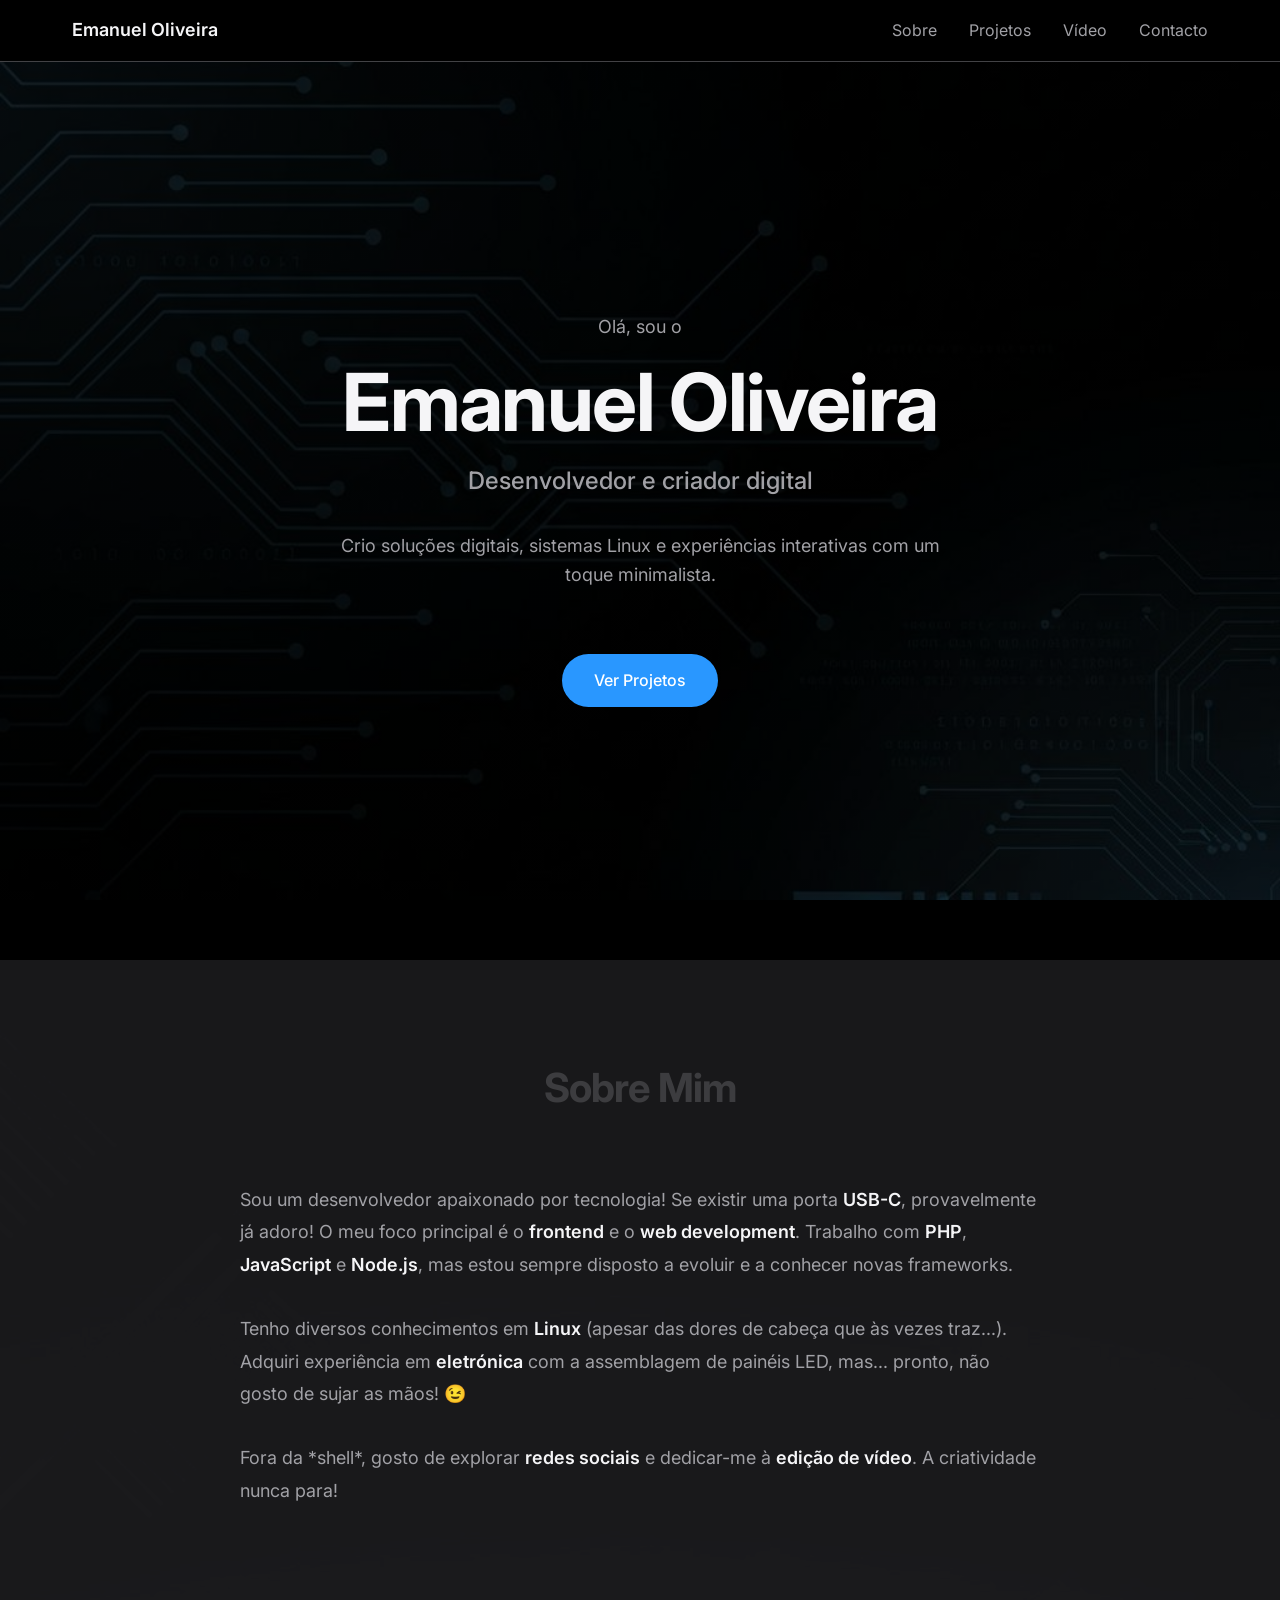
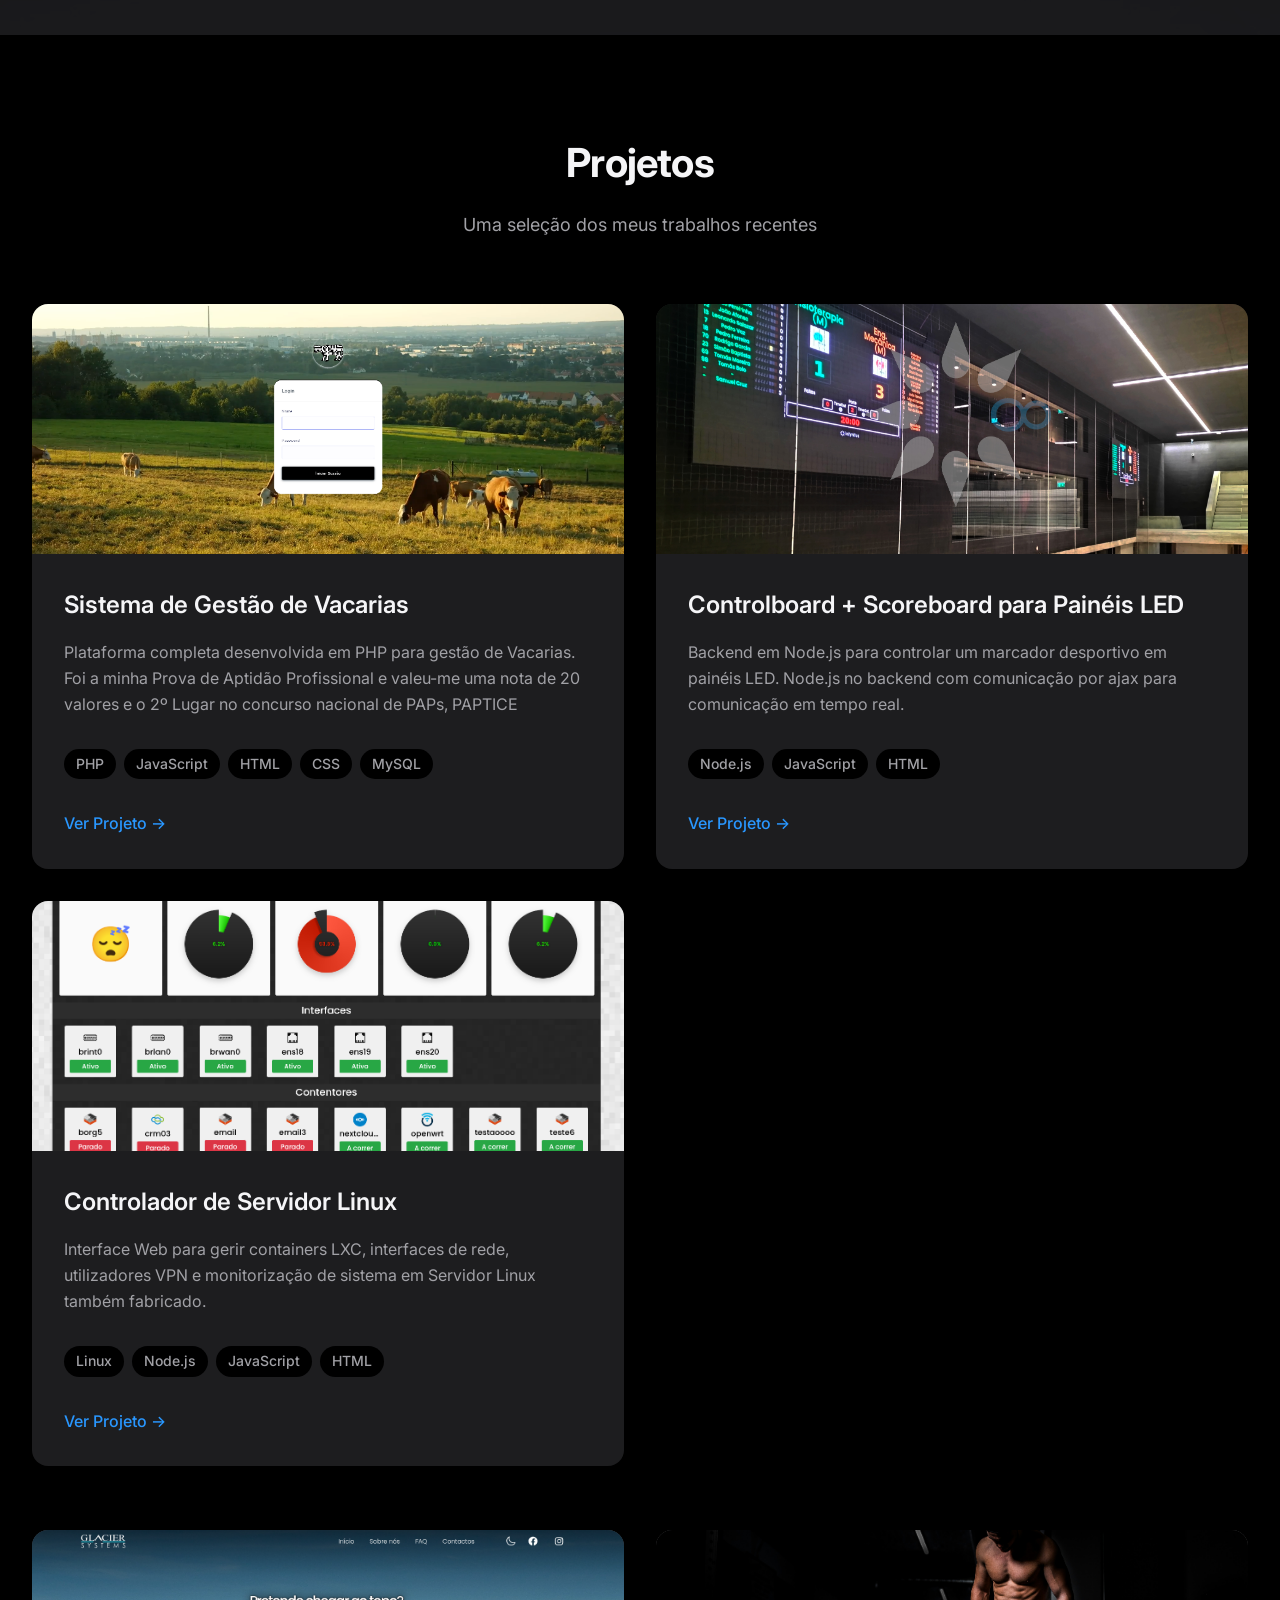
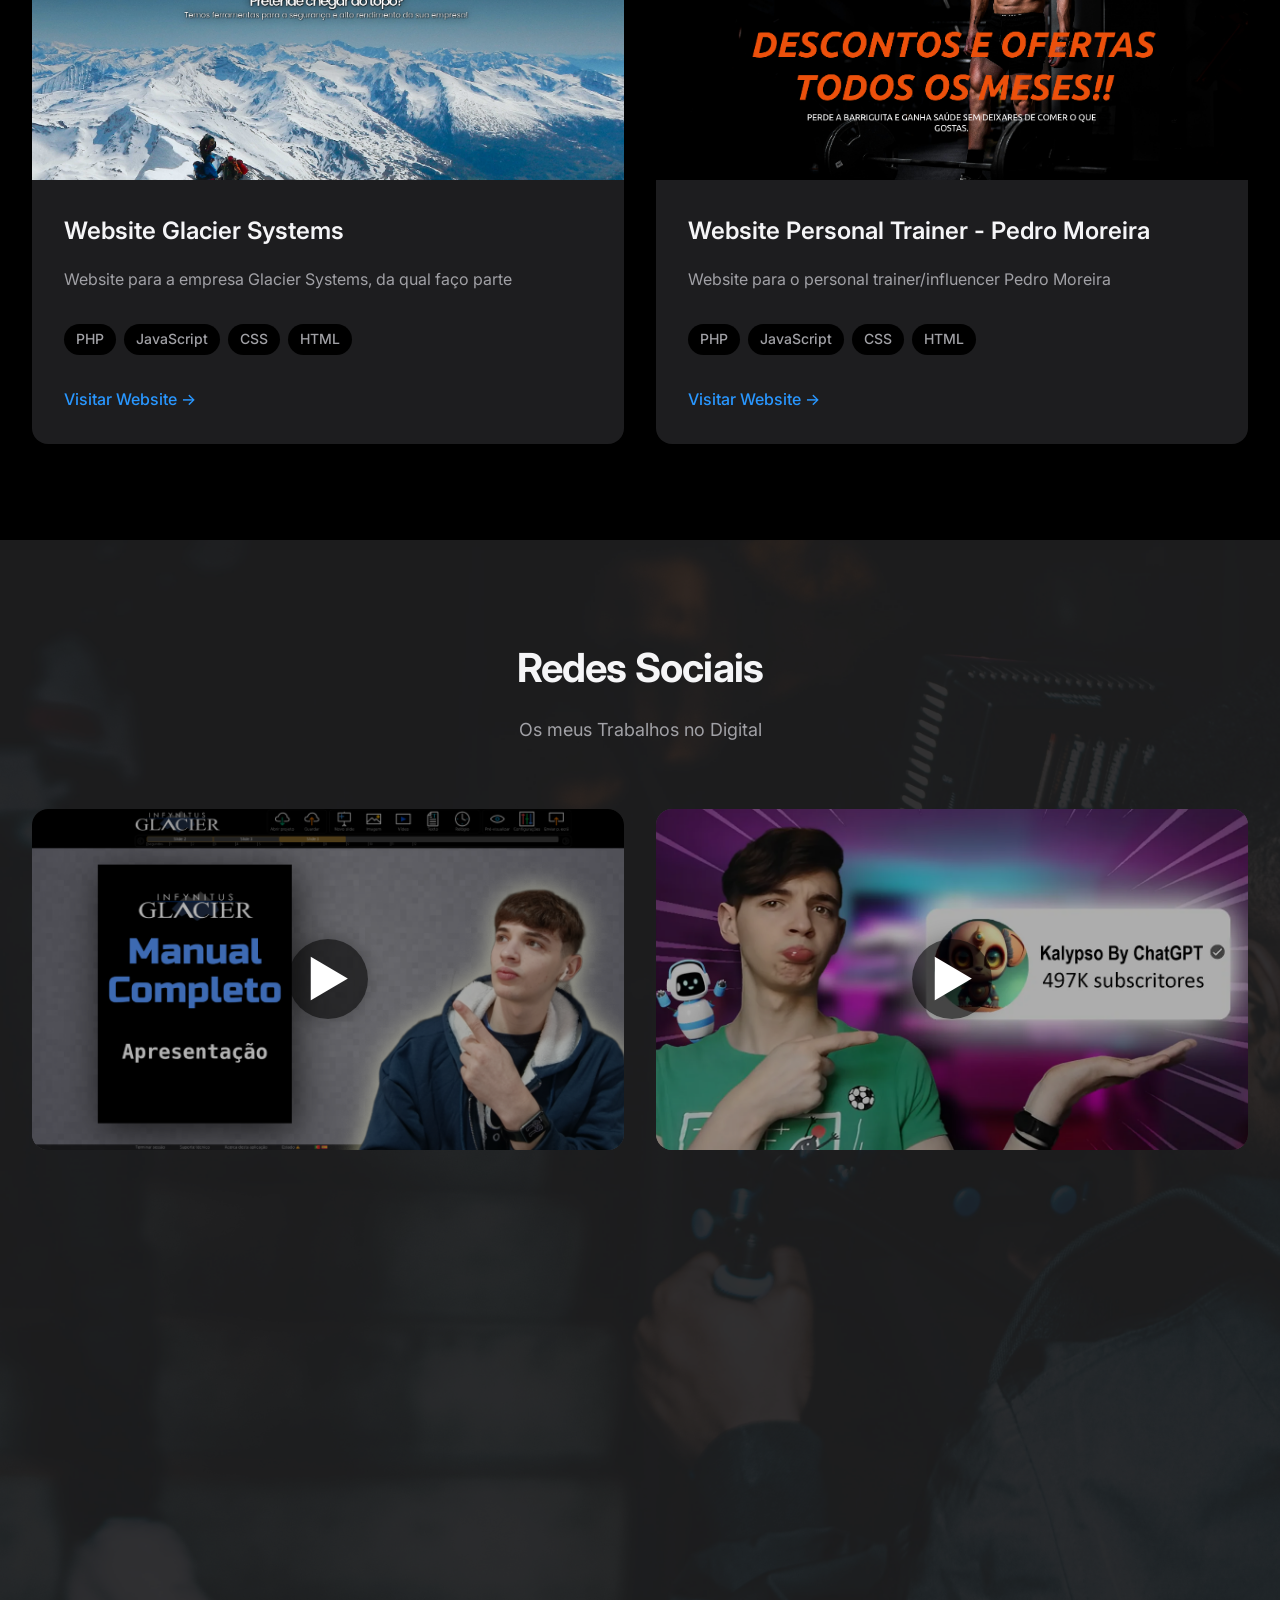
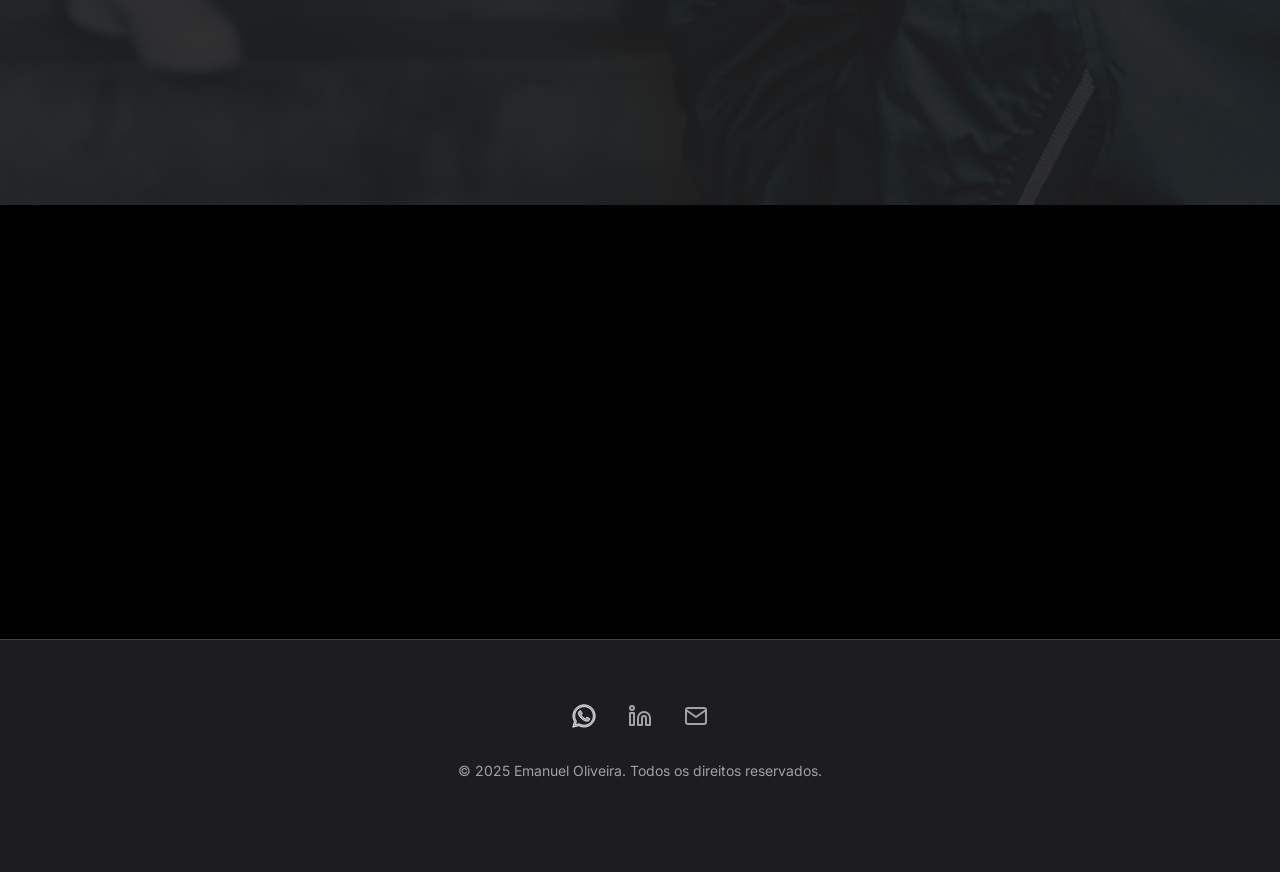
==== index.html @ e7af1098 "Add Vercel Web Analytics integration Implemented Vercel Web Analytics for Portfolio Site ===========" ====
<!DOCTYPE html>
<html lang="pt">

<head>
    <meta charset="UTF-8">
    <meta name="viewport" content="width=device-width, initial-scale=1.0">
    <title>Emanuel Oliveira - Desenvolvedor e Criador Digital</title>
    <meta name="description"
        content="Portfolio de Emanuel Oliveira - Desenvolvedor e criador digital especializado em soluções digitais, sistemas Linux e experiências interativas.">
    <link rel="stylesheet" href="css/style.css">
    <link rel="preconnect" href="https://fonts.googleapis.com">
    <link rel="preconnect" href="https://fonts.gstatic.com" crossorigin>
    <link href="https://fonts.googleapis.com/css2?family=Inter:wght@300;400;500;600;700&display=swap" rel="stylesheet">
</head>

<body>
    <!-- Navigation -->
    <nav class="nav">
        <div class="nav-container">
            <a href="#" class="nav-logo">Emanuel Oliveira</a>
            <div class="nav-links">
                <a href="#sobre">Sobre</a>
                <a href="#projetos">Projetos</a>
                <a href="#galeria">Vídeo</a>
                <a href="#contacto">Contacto</a>
                <!-- <button class="theme-toggle" id="themeToggle" aria-label="Toggle dark mode">
                    <span class="theme-icon">🌙</span>
                </button>-->
            </div>
        </div>
    </nav>

    <!-- Hero Section -->
    <section class="hero" id="hero">
        <div class="container">
            <div class="hero-content fade-in">
                <p class="hero-greeting">Olá, sou o</p>
                <h1 class="hero-title">Emanuel Oliveira</h1>
                <p class="hero-subtitle">Desenvolvedor e criador digital</p>
                <p class="hero-description">Crio soluções digitais, sistemas Linux e experiências interativas com um
                    toque minimalista.</p>
                <a href="#projetos" class="btn-primary">Ver Projetos</a>
            </div>
        </div>
    </section>

    <!-- About Section -->
    <section class="about" id="sobre">
        <div class="container">
            <div class="section-header fade-in">
                <h2 class="section-title">Sobre Mim</h2>
            </div>
            <div class="about-content fade-in">
                <p class="about-text">
                    Sou um desenvolvedor apaixonado por tecnologia! Se existir uma porta <strong>USB-C</strong>,
                    provavelmente já adoro! O meu foco principal é o <strong>frontend</strong> e o <strong>web
                        development</strong>.
                    Trabalho com <strong>PHP</strong>, <strong>JavaScript</strong> e <strong>Node.js</strong>, mas estou
                    sempre disposto a evoluir e a conhecer novas frameworks.
                </p>
                <p class="about-text">
                    Tenho diversos conhecimentos em <strong>Linux</strong> (apesar das dores de cabeça que às vezes
                    traz...). Adquiri experiência em <strong>eletrónica</strong> com a assemblagem de painéis LED,
                    mas... pronto, não gosto de sujar as mãos! 😉
                </p>
                <p class="about-text">
                    Fora da *shell*, gosto de explorar <strong>redes sociais</strong> e dedicar-me à <strong>edição de
                        vídeo</strong>. A criatividade nunca para!
                </p>
            </div>
        </div>
    </section>

    <!-- Projects Section -->
    <section class="projects" id="projetos">
        <div class="container">
            <div class="section-header fade-in">
                <h2 class="section-title">Projetos</h2>
                <p class="section-description">Uma seleção dos meus trabalhos recentes</p>
            </div>
            <div class="projects-grid">
                <div class="project-card fade-in">
                    <div class="project-image">
                        <img src="img/4cows_login.png" alt="Projeto 1">
                    </div>
                    <div class="project-content">
                        <h3 class="project-title">Sistema de Gestão de Vacarias</h3>
                        <p class="project-description">Plataforma completa desenvolvida em PHP para gestão de Vacarias.
                            Foi a minha Prova de Aptidão Profissional e valeu-me uma nota de 20 valores e o 2º Lugar no
                            concurso nacional de PAPs, PAPTICE</p>
                        <div class="project-tags">
                            <span class="tag">PHP</span>
                            <span class="tag">JavaScript</span>
                            <span class="tag">HTML</span>
                            <span class="tag">CSS</span>
                            <span class="tag">MySQL</span>
                        </div>
                        <a href="#" class="project-link" onclick="openGallery(1)">Ver Projeto →</a>
                    </div>
                </div>

                <div class="project-card fade-in">
                    <div class="project-image">
                        <img src="img/scoreboard.jpg" alt="Projeto 2">
                    </div>
                    <div class="project-content">
                        <h3 class="project-title">Controlboard + Scoreboard para Painéis LED</h3>
                        <p class="project-description"> Backend em Node.js para controlar um marcador desportivo em
                            painéis LED. Node.js no backend com comunicação por ajax para comunicação em tempo real.
                        </p>
                        <div class="project-tags">
                            <span class="tag">Node.js</span>
                            <span class="tag">JavaScript</span>
                            <span class="tag">HTML</span>
                        </div>
                        <a href="#" class="project-link" onclick="openGallery(2)">Ver Projeto →</a>
                    </div>
                </div>

                <div class="project-card fade-in">
                    <div class="project-image">
                        <img src="img/gs-server.png" alt="Projeto 3">
                    </div>
                    <div class="project-content">
                        <h3 class="project-title">Controlador de Servidor Linux</h3>
                        <p class="project-description">Interface Web para gerir containers LXC, interfaces de rede,
                            utilizadores VPN
                            e monitorização de sistema em Servidor Linux também fabricado.
                        </p>
                        <div class="project-tags">
                            <span class="tag">Linux</span>
                            <span class="tag">Node.js</span>
                            <span class="tag">JavaScript</span>
                            <span class="tag">HTML</span>
                        </div>
                        <a href="#" class="project-link" onclick="openGallery(3)">Ver Projeto →</a>
                    </div>
                </div>
            </div>

            <div class="projects-grid">
                <div class="project-card fade-in">
                    <div class=" project-image">
                        <img src="img/glacierSystems.png" alt="Projeto 4">
                    </div>
                    <div class="project-content">
                        <h3 class="project-title">Website Glacier Systems</h3>
                        <p class="project-description">Website para a empresa Glacier Systems, da qual faço parte</p>
                        <div class="project-tags">
                            <span class="tag">PHP</span>
                            <span class="tag">JavaScript</span>
                            <span class="tag">CSS</span>
                            <span class="tag">HTML</span>
                        </div>
                        <a href="https://glacier.systems" target="_blank" class="project-link">Visitar Website →</a>
                    </div>
                </div>

                <div class="project-card fade-in">
                    <div class="project-image">
                        <img src="img/pedro.png" alt="Projeto 4">
                    </div>
                    <div class="project-content">
                        <h3 class="project-title">Website Personal Trainer - Pedro Moreira</h3>
                        <p class="project-description">Website para o personal trainer/influencer Pedro Moreira</p>
                        <div class="project-tags">
                            <span class="tag">PHP</span>
                            <span class="tag">JavaScript</span>
                            <span class="tag">CSS</span>
                            <span class="tag">HTML</span>
                        </div>
                        <a href="https://www.pedro-moreira.pt/" target="_blank" class="project-link">Visitar
                            Website →</a>
                    </div>
                </div>

                <!-- <div class="project-card fade-in">
                <div class="project-image">
                    <img src="img/battista.png" alt="Projeto 4">
                </div>
                <div class="project-content">
                    <h3 class="project-title">Website Influencer Battista</h3>
                    <p class="project-description">Website para o influencer Battista (@thisisbattista)</p>
                    <div class="project-tags">
                        <span class="tag">PHP</span>
                        <span class="tag">JavaScript</span>
                        <span class="tag">CSS</span>
                        <span class="tag">HTML</span>
                    </div>
                    <a href="https://www.pedro-moreira.pt/" target="_blank" class="project-link">Visitar
                        Website →</a>
                </div>-->
            </div>
        </div>
    </section>

    <!-- Gallery Section -->
    <section class="gallery" id="galeria">
        <div class="container">
            <div class="section-header fade-in">
                <h2 class="section-title">Redes Sociais</h2>
                <p class="section-description">Os meus Trabalhos no Digital</p>
            </div>

            <div class="gallery-grid">
                <div class="gallery-item fade-in video-item"
                    onclick="openMedia('youtube', 'https://www.youtube.com/embed/Yfk-Su9zAHQ')">
                    <img src="img/video_thumb1.png" alt="Vídeo YouTube">
                    <div class="play-overlay">
                        <div class="play-icon">▶</div>
                    </div>
                </div>

                <!-- Vídeo do YouTube -->
                <div class="gallery-item fade-in video-item"
                    onclick="openMedia('youtube', 'https://www.youtube.com/embed/SsZJa0thusw')">
                    <img src="img/video_thumb2.png" alt="Vídeo YouTube">
                    <div class="play-overlay">
                        <div class="play-icon">▶</div>
                    </div>
                </div>
            </div>

            <div class="gallery-grid" style=" grid-template-columns: repeat(3, 1fr);">
                <!-- Reel do Instagram -->
                <div class="gallery-item fade-in video-item"
                    onclick="openMedia('reel', 'https://www.youtube.com/embed/FwhxxgQqddA')">
                    <img src="img/reel_thumb2.png" alt="Reel Instagram">
                    <div class="play-overlay">
                        <div class="play-icon">▶</div>
                    </div>
                </div>
                <div class="gallery-item fade-in video-item"
                    onclick="openMedia('reel', 'https://www.youtube.com/embed/TRubPTnK9m4')">
                    <img src="img/reel_thumb1.png" alt="Reel Instagram">
                    <div class="play-overlay">
                        <div class="play-icon">▶</div>
                    </div>
                </div>
                <div class="gallery-item fade-in video-item"
                    onclick="window.open('https://www.instagram.com/reel/DPWqhvBjFsx/', '_blank')">
                    <img src="img/reel_thumb3.png" alt="Reel Instagram">
                    <div class="play-overlay">
                        <div class="play-icon">▶</div>
                    </div>
                </div>
            </div>
        </div>
    </section>

    <!-- Modal (usa o mesmo que já tinhas, mas com suporte multimédia) -->
    <div class="modal" id="mediaModal">
        <div class="modal-content">
            <button class="close-btn" onclick="closeModal()"></button>
            <div id="mediaContainer"></div>
        </div>
    </div>

    <!-- Contact Section -->
    <section class="contact" id="contacto">
        <div class="container">
            <div class="contact-content fade-in">
                <h2 class="contact-title">Vamos trabalhar juntos?</h2>
                <p class="contact-description">Estou sempre disponível para novos projetos e colaborações.</p>
                <a href="mailto:emanueloliveira2205@hotmail.com" class="btn-primary">Enviar Email</a>
            </div>
        </div>
    </section>


    <!-- Modal -->
    <div id="projectModal" class="modal">
        <div class="modal-content">
            <span class="close-btn" onclick="closeGallery()"></span>
            <div class="modal-gallery">
                <button class="prev-btn" onclick="prevImage()"></button>
                <img id="modalImage" src="" alt="Imagem do Projeto">
                <button class="next-btn" onclick="nextImage()"></button>
            </div>
        </div>
    </div>


    <!-- Footer -->
    <footer class="footer">
        <div class="container">
            <div class="footer-content">
                <div class="footer-links">
                    <a href="https://wa.me/916931794" target="_blank" rel="noopener noreferrer" aria-label="Whatsapp">
                        <svg width="24" height="24" fill="currentColor" viewBox="0 0 32 32" version="1.1"
                            xmlns="http://www.w3.org/2000/svg" stroke="#ffffff">
                            <g id="SVGRepo_bgCarrier" stroke-width="0"></g>
                            <g id="SVGRepo_tracerCarrier" stroke-linecap="round" stroke-linejoin="round"></g>
                            <g id="SVGRepo_iconCarrier">
                                <title>whatsapp</title>
                                <path
                                    d="M26.576 5.363c-2.69-2.69-6.406-4.354-10.511-4.354-8.209 0-14.865 6.655-14.865 14.865 0 2.732 0.737 5.291 2.022 7.491l-0.038-0.070-2.109 7.702 7.879-2.067c2.051 1.139 4.498 1.809 7.102 1.809h0.006c8.209-0.003 14.862-6.659 14.862-14.868 0-4.103-1.662-7.817-4.349-10.507l0 0zM16.062 28.228h-0.005c-0 0-0.001 0-0.001 0-2.319 0-4.489-0.64-6.342-1.753l0.056 0.031-0.451-0.267-4.675 1.227 1.247-4.559-0.294-0.467c-1.185-1.862-1.889-4.131-1.889-6.565 0-6.822 5.531-12.353 12.353-12.353s12.353 5.531 12.353 12.353c0 6.822-5.53 12.353-12.353 12.353h-0zM22.838 18.977c-0.371-0.186-2.197-1.083-2.537-1.208-0.341-0.124-0.589-0.185-0.837 0.187-0.246 0.371-0.958 1.207-1.175 1.455-0.216 0.249-0.434 0.279-0.805 0.094-1.15-0.466-2.138-1.087-2.997-1.852l0.010 0.009c-0.799-0.74-1.484-1.587-2.037-2.521l-0.028-0.052c-0.216-0.371-0.023-0.572 0.162-0.757 0.167-0.166 0.372-0.434 0.557-0.65 0.146-0.179 0.271-0.384 0.366-0.604l0.006-0.017c0.043-0.087 0.068-0.188 0.068-0.296 0-0.131-0.037-0.253-0.101-0.357l0.002 0.003c-0.094-0.186-0.836-2.014-1.145-2.758-0.302-0.724-0.609-0.625-0.836-0.637-0.216-0.010-0.464-0.012-0.712-0.012-0.395 0.010-0.746 0.188-0.988 0.463l-0.001 0.002c-0.802 0.761-1.3 1.834-1.3 3.023 0 0.026 0 0.053 0.001 0.079l-0-0.004c0.131 1.467 0.681 2.784 1.527 3.857l-0.012-0.015c1.604 2.379 3.742 4.282 6.251 5.564l0.094 0.043c0.548 0.248 1.25 0.513 1.968 0.74l0.149 0.041c0.442 0.14 0.951 0.221 1.479 0.221 0.303 0 0.601-0.027 0.889-0.078l-0.031 0.004c1.069-0.223 1.956-0.868 2.497-1.749l0.009-0.017c0.165-0.366 0.261-0.793 0.261-1.242 0-0.185-0.016-0.366-0.047-0.542l0.003 0.019c-0.092-0.155-0.34-0.247-0.712-0.434z">
                                </path>
                            </g>
                        </svg>
                    </a>
                    <a href="https://www.linkedin.com/in/emanuel-oliveira-4a909a282" target="_blank"
                        rel="noopener noreferrer" aria-label="LinkedIn">
                        <svg width="24" height="24" viewBox="0 0 24 24" fill="none" stroke="currentColor"
                            stroke-width="2" stroke-linecap="round" stroke-linejoin="round">
                            <path d="M16 8a6 6 0 0 1 6 6v7h-4v-7a2 2 0 0 0-2-2 2 2 0 0 0-2 2v7h-4v-7a6 6 0 0 1 6-6z">
                            </path>
                            <rect x="2" y="9" width="4" height="12"></rect>
                            <circle cx="4" cy="4" r="2"></circle>
                        </svg>
                    </a>
                    <a href="mailto:emanuel@example.com" aria-label="Email">
                        <svg width="24" height="24" viewBox="0 0 24 24" fill="none" stroke="currentColor"
                            stroke-width="2" stroke-linecap="round" stroke-linejoin="round">
                            <path d="M4 4h16c1.1 0 2 .9 2 2v12c0 1.1-.9 2-2 2H4c-1.1 0-2-.9-2-2V6c0-1.1.9-2 2-2z">
                            </path>
                            <polyline points="22,6 12,13 2,6"></polyline>
                        </svg>
                    </a>
                </div>
                <p class="footer-text">© 2025 Emanuel Oliveira. Todos os direitos reservados.</p>
                <a target="_blank" href="https://www.zaask.pt/user/emanueloliveira2205"><img
                        src="https://www.zaask.pt/widget?user=1005739&widget=pro-findme" alt="" /></a>
            </div>
        </div>
    </footer>

    <script src="js/main.js"></script>
    <script defer src="/_vercel/insights/script.js"></script>
</body>

</html>
---- css/style.css ----
/* Reset and Base Styles */
* {
  margin: 0;
  padding: 0;
  box-sizing: border-box;
}

:root {
  /* Light Mode Colors */
  --color-background: #ffffff;
  --color-surface: #f5f5f7;
  --color-text-primary: #1d1d1f;
  --color-text-secondary: #6e6e73;
  --color-accent: #0071e3;
  --color-accent-hover: #0077ed;
  --color-border: #d2d2d7;

  /* Spacing */
  --spacing-xs: 0.5rem;
  --spacing-sm: 1rem;
  --spacing-md: 2rem;
  --spacing-lg: 4rem;
  --spacing-xl: 6rem;

  /* Typography */
  --font-family: "Inter", -apple-system, BlinkMacSystemFont, "Segoe UI", Roboto,
    sans-serif;
  --font-size-xs: 0.875rem;
  --font-size-sm: 1rem;
  --font-size-md: 1.125rem;
  --font-size-lg: 1.5rem;
  --font-size-xl: 2.5rem;
  --font-size-2xl: 3.5rem;

  /* Transitions */
  --transition-fast: 0.2s ease;
  --transition-normal: 0.3s ease;
  --transition-slow: 0.5s ease;

  /* Shadows */
  --shadow-sm: 0 1px 3px rgba(0, 0, 0, 0.05);
  --shadow-md: 0 4px 6px rgba(0, 0, 0, 0.07);
  --shadow-lg: 0 10px 25px rgba(0, 0, 0, 0.1);
}

[data-theme="dark"] {
  --color-background: #000000;
  --color-surface: #1d1d1f;
  --color-text-primary: #f5f5f7;
  --color-text-secondary: #a1a1a6;
  --color-accent: #2997ff;
  --color-accent-hover: #409cff;
  --color-border: #424245;
  --shadow-sm: 0 1px 3px rgba(0, 0, 0, 0.3);
  --shadow-md: 0 4px 6px rgba(0, 0, 0, 0.4);
  --shadow-lg: 0 10px 25px rgba(0, 0, 0, 0.5);
}

html {
  scroll-behavior: smooth;
}

body {
  font-family: var(--font-family);
  background-color: var(--color-background);
  color: var(--color-text-primary);
  line-height: 1.6;
  transition: background-color var(--transition-normal),
    color var(--transition-normal);
  overflow-x: hidden;
}

/* Container */
.container {
  max-width: 1400px;
  margin: 0 auto;
  padding: 0 var(--spacing-md);
}

/* Navigation */
.nav {
  position: fixed;
  top: 0;
  left: 0;
  right: 0;
  background-color: rgba(255, 255, 255, 0.8);
  backdrop-filter: blur(20px);
  -webkit-backdrop-filter: blur(20px);
  border-bottom: 1px solid var(--color-border);
  z-index: 1000;
  transition: background-color var(--transition-normal);
}

[data-theme="dark"] .nav {
  background-color: rgba(0, 0, 0, 0.8);
}

.nav-container {
  max-width: 1200px;
  margin: 0 auto;
  padding: var(--spacing-sm) var(--spacing-md);
  display: flex;
  justify-content: space-between;
  align-items: center;
}

.nav-logo {
  font-size: var(--font-size-md);
  font-weight: 600;
  color: var(--color-text-primary);
  text-decoration: none;
  transition: opacity var(--transition-fast);
}

.nav-logo:hover {
  opacity: 0.7;
}

.nav-links {
  display: flex;
  align-items: center;
  gap: var(--spacing-md);
}

.nav-links a {
  color: var(--color-text-secondary);
  text-decoration: none;
  font-size: var(--font-size-sm);
  font-weight: 400;
  transition: color var(--transition-fast);
}

.nav-links a:hover {
  color: var(--color-text-primary);
}

.theme-toggle {
  background: none;
  border: none;
  cursor: pointer;
  font-size: 1.25rem;
  padding: var(--spacing-xs);
  display: flex;
  align-items: center;
  justify-content: center;
  transition: transform var(--transition-fast);
}

.theme-toggle:hover {
  transform: scale(1.1);
}

/* Hero Section */
.hero {
  min-height: 100vh;
  display: flex;
  align-items: center;
  justify-content: center;
  padding: var(--spacing-xl) 0;
  margin-top: 60px;
  background-image: url("../img/hero-bg-light.jpg");
  background-size: cover;
  background-position: center;
  background-attachment: fixed;
  position: relative;
}

[data-theme="dark"] .hero {
  background-image: url("../img/hero-bg.jpg");
}

.hero::before {
  content: "";
  position: absolute;
  top: 0;
  left: 0;
  right: 0;
  bottom: 0;
  background: linear-gradient(
    135deg,
    rgba(255, 255, 255, 0.7) 0%,
    rgba(255, 255, 255, 0.5) 100%
  );
  z-index: 1;
}

[data-theme="dark"] .hero::before {
  background: linear-gradient(
    135deg,
    rgba(0, 0, 0, 0.7) 0%,
    rgba(0, 0, 0, 0.5) 100%
  );
}

.hero-content {
  text-align: center;
  max-width: 800px;
  margin: 0 auto;
  /* Ensure content appears above overlay */
  position: relative;
  z-index: 2;
}

.hero-greeting {
  font-size: var(--font-size-md);
  color: var(--color-text-secondary);
  margin-bottom: var(--spacing-sm);
  font-weight: 400;
}

.hero-title {
  font-size: clamp(2.5rem, 8vw, 5rem);
  font-weight: 700;
  margin-bottom: var(--spacing-sm);
  letter-spacing: -0.02em;
  line-height: 1.1;
}

.hero-subtitle {
  font-size: var(--font-size-lg);
  color: var(--color-text-secondary);
  margin-bottom: var(--spacing-md);
  font-weight: 500;
}

.hero-description {
  font-size: var(--font-size-md);
  color: var(--color-text-secondary);
  margin-bottom: var(--spacing-lg);
  max-width: 600px;
  margin-left: auto;
  margin-right: auto;
  line-height: 1.6;
}

/* Buttons */
.btn-primary {
  display: inline-block;
  padding: 0.875rem 2rem;
  background-color: var(--color-accent);
  color: white;
  text-decoration: none;
  border-radius: 980px;
  font-size: var(--font-size-sm);
  font-weight: 500;
  transition: all var(--transition-fast);
  border: none;
  cursor: pointer;
}

.btn-primary:hover {
  background-color: var(--color-accent-hover);
  transform: translateY(-2px);
  box-shadow: var(--shadow-md);
}

/* Section Styles */
section {
  padding: var(--spacing-xl) 0;
}

.section-header {
  text-align: center;
  margin-bottom: var(--spacing-lg);
}

.section-title {
  font-size: var(--font-size-xl);
  font-weight: 700;
  margin-bottom: var(--spacing-sm);
  letter-spacing: -0.02em;
}

.section-description {
  font-size: var(--font-size-md);
  color: var(--color-text-secondary);
}

/* About Section */
.about {
  background-color: var(--color-surface);
  background-image: url("../img/about-bg-light.jpg");
  background-size: cover;
  background-position: center;
  background-blend-mode: overlay;
  position: relative;
}

[data-theme="dark"] .about {
  background-image: url("../img/about-bg.jpg");
}

.about::before {
  content: "";
  position: absolute;
  top: 0;
  left: 0;
  right: 0;
  bottom: 0;
  background-color: var(--color-surface);
  opacity: 0.85;
  z-index: 1;
}

.about-content {
  max-width: 800px;
  margin: 0 auto;
  /* Ensure content appears above overlay */
  position: relative;
  z-index: 2;
}

.about-text {
  font-size: var(--font-size-md);
  color: var(--color-text-secondary);
  margin-bottom: var(--spacing-md);
  line-height: 1.8;
}

.about-text strong {
  color: var(--color-text-primary);
  font-weight: 600;
}

/* Projects Section */
.projects {
  background-image: url("../img/projects-bg-light.jpg");
  background-size: cover;
  background-position: center;
  background-attachment: fixed;
  position: relative;
}

[data-theme="dark"] .projects {
  background-image: url("../img/projects-bg.jpg");
}

.projects::before {
  content: "";
  position: absolute;
  top: 0;
  left: 0;
  right: 0;
  bottom: 0;
  background: linear-gradient(
    180deg,
    rgba(255, 255, 255, 0.6) 0%,
    rgba(255, 255, 255, 0.8) 100%
  );
  z-index: 1;
}

[data-theme="dark"] .projects::before {
  background: linear-gradient(
    180deg,
    rgba(0, 0, 0, 0.6) 0%,
    rgba(0, 0, 0, 0.8) 100%
  );
}

.projects .container {
  position: relative;
  z-index: 2;
}

.projects-grid {
  display: grid;
  grid-template-columns: repeat(auto-fit, minmax(400px, 1fr));
  gap: var(--spacing-md);
  margin-top: var(--spacing-lg);
}

.project-card {
  background-color: var(--color-surface);
  border-radius: 16px;
  overflow: hidden;
  transition: transform var(--transition-normal),
    box-shadow var(--transition-normal);
}

.project-card:hover {
  transform: translateY(-8px);
  box-shadow: var(--shadow-lg);
}

.project-image {
  width: 100%;
  height: 250px;
  overflow: hidden;
  background-color: var(--color-border);
}

.project-image img {
  width: 100%;
  height: 100%;
  object-fit: cover;
  transition: transform var(--transition-slow);
}

.project-card:hover .project-image img {
  transform: scale(1.05);
}

.project-content {
  padding: var(--spacing-md);
}

.project-title {
  font-size: var(--font-size-lg);
  font-weight: 600;
  margin-bottom: var(--spacing-sm);
}

.project-description {
  font-size: var(--font-size-sm);
  color: var(--color-text-secondary);
  margin-bottom: var(--spacing-md);
  line-height: 1.6;
}

.project-tags {
  display: flex;
  flex-wrap: wrap;
  gap: var(--spacing-xs);
  margin-bottom: var(--spacing-md);
}

.tag {
  display: inline-block;
  padding: 0.25rem 0.75rem;
  background-color: var(--color-background);
  color: var(--color-text-secondary);
  border-radius: 20px;
  font-size: var(--font-size-xs);
  font-weight: 500;
}

.project-link {
  color: var(--color-accent);
  text-decoration: none;
  font-size: var(--font-size-sm);
  font-weight: 500;
  transition: color var(--transition-fast);
}

.project-link:hover {
  color: var(--color-accent-hover);
}

/* Gallery Section */
.gallery {
  background-color: var(--color-surface);
  background-image: url("../img/gallery-bg-light.jpg");
  background-size: cover;
  background-position: center;
  position: relative;
}

[data-theme="dark"] .gallery {
  background-image: url("../img/video_background.jpg");
}

.gallery::before {
  content: "";
  position: absolute;
  top: 0;
  left: 0;
  right: 0;
  bottom: 0;
  background-color: var(--color-surface);
  opacity: 0.9;
  z-index: 1;
}

.gallery .container {
  position: relative;
  z-index: 2;
}

.gallery-grid {
  display: grid;
  grid-template-columns: repeat(2, 1fr);
  gap: var(--spacing-md);
  margin-top: var(--spacing-lg);
}

.gallery-item {
  aspect-ratio: auto;
  border-radius: 16px;
  overflow: hidden;
  background-color: var(--color-border);
  transition: transform var(--transition-normal),
    box-shadow var(--transition-normal);
  max-height: 55vh;
}

.gallery-item:hover {
  transform: scale(1.1);
  box-shadow: var(--shadow-lg);
}

.gallery-item img {
  width: 100%;
  height: 100%;
  object-fit: cover;
}

.gallery-item img:hover {
  transform: scale(1.05);
}
/* Contact Section */
.contact {
  text-align: center;
  padding: var(--spacing-xl) 0;
}

.contact-content {
  max-width: 600px;
  margin: 0 auto;
}

.contact-title {
  font-size: var(--font-size-xl);
  font-weight: 700;
  margin-bottom: var(--spacing-md);
  letter-spacing: -0.02em;
}

.contact-description {
  font-size: var(--font-size-md);
  color: var(--color-text-secondary);
  margin-bottom: var(--spacing-lg);
  line-height: 1.6;
}

/* Footer */
.footer {
  background-color: var(--color-surface);
  padding: var(--spacing-lg) 0;
  border-top: 1px solid var(--color-border);
}

.footer-content {
  text-align: center;
}

.footer-links {
  display: flex;
  justify-content: center;
  gap: var(--spacing-md);
  margin-bottom: var(--spacing-md);
}

.footer-links a {
  color: var(--color-text-secondary);
  transition: color var(--transition-fast), transform var(--transition-fast);
  display: flex;
  align-items: center;
  justify-content: center;
}

.footer-links a img {
  width: 24px;
  height: 24px;
  fill: var(--color-text-secondary);
  transition: fill var(--transition-fast);
}

.footer-links a:hover {
  color: var(--color-text-primary);
  transform: translateY(-2px);
}

.footer-text {
  font-size: var(--font-size-xs);
  color: var(--color-text-secondary);
}

/* Animations */
.fade-in {
  opacity: 0;
  transform: translateY(30px);
  transition: opacity var(--transition-slow), transform var(--transition-slow);
}

.fade-in.visible {
  opacity: 1;
  transform: translateY(0);
}

/* ===== Modal ===== */
.modal {
  display: none;
  position: fixed;
  z-index: 1000;
  inset: 0;
  background: rgba(0, 0, 0, 0.85);
  justify-content: center;
  align-items: center;
  animation: fadeIn 0.3s ease;
  backdrop-filter: blur(6px);
}

.modal-content {
  position: relative;
  max-width: 80%;
  max-height: 80%;
}

.modal-gallery {
  display: flex;
  align-items: center;
  justify-content: center;
}

.modal-gallery img {
  max-width: 100%;
  max-height: 80vh;
  border-radius: 16px;
  box-shadow: 0 0 40px rgba(255, 255, 255, 0.15);
  transition: transform 0.3s ease;
}

.close-btn,
.prev-btn,
.next-btn {
  position: fixed; /* ← muda isto! */
  display: flex;
  align-items: center;
  justify-content: center;
  width: 48px;
  height: 48px;
  border-radius: 50%;
  backdrop-filter: blur(10px);
  background: rgba(255, 255, 255, 0.12);
  border: 1px solid rgba(255, 255, 255, 0.25);
  color: #fff;
  font-size: 1.5rem;
  cursor: pointer;
  transition: all 0.3s ease;
  user-select: none;
  box-shadow: 0 4px 12px rgba(0, 0, 0, 0.3);
  z-index: 1100; /* garantir que fica acima */
}

.close-btn:hover,
.prev-btn:hover,
.next-btn:hover {
  background: rgba(255, 255, 255, 0.25);
  transform: scale(1.1);
  box-shadow: 0 6px 16px rgba(0, 0, 0, 0.4);
}

/* Posições fixas */
.close-btn {
  top: 30px;
  right: 40px;
  font-size: 1.8rem;
}

.prev-btn {
  left: 40px;
  top: 50%;
  transform: translateY(-50%);
}

.next-btn {
  right: 40px;
  top: 50%;
  transform: translateY(-50%);
}

/* Ícones mais subtis */
.prev-btn::before {
  content: "‹";
}

.next-btn::before {
  content: "›";
}

/* Fechar com estilo */
.close-btn::before {
  content: "×";
}

/* Ícone de play sobre vídeos */
.video-item {
  position: relative;
  cursor: pointer;
}

.play-overlay {
  position: absolute;
  top: 0;
  left: 0;
  right: 0;
  bottom: 0;
  background: rgba(0, 0, 0, 0.3);
  display: flex;
  justify-content: center;
  align-items: center;
  transition: background 0.3s ease;
}

.play-icon {
  font-size: 3rem;
  color: white;
  background: rgba(0, 0, 0, 0.6);
  border-radius: 50%;
  width: 80px;
  height: 80px;
  display: flex;
  justify-content: center;
  align-items: center;
  box-shadow: 0 0 20px rgba(0, 0, 0, 0.3);
  transition: transform 0.3s ease, background 0.3s ease;
}

.video-item:hover .play-overlay {
  transform: scale(1.1);
  background: rgba(0, 0, 0, 0.5);
}

.video-item:hover .play-icon {
  transform: scale(1.1);
  background: rgba(255, 255, 255, 0.2);
}

/* Modal media ajustado */
.modal iframe,
.modal img {
  display: block;
  max-width: 90vw;
  max-height: 85vh;
  border-radius: 16px;
  object-fit: contain;
}

/* Controlo extra para iframes de vídeo */
#mediaContainer {
  position: relative;
  width: 90vw;
  max-width: 1200px;
  aspect-ratio: 16 / 9; /* Mantém o vídeo widescreen */
  display: flex;
  justify-content: center;
  align-items: center;
}

#mediaContainer iframe {
  position: absolute;
  width: 100%;
  height: 100%;
  border: none;
  border-radius: 16px;
}

/* Responsive Design */
@media (max-width: 768px) {
  .nav-links {
    gap: var(--spacing-sm);
  }

  .nav-links a {
    font-size: var(--font-size-xs);
  }

  .hero {
    min-height: 80vh;
    padding: var(--spacing-lg) 0;
  }

  .hero-title {
    font-size: 2.5rem;
  }

  .section-title {
    font-size: var(--font-size-lg);
  }

  .projects-grid {
    grid-template-columns: 1fr;
  }

  .gallery-grid {
    grid-template-columns: 1fr;
    gap: var(--spacing-sm);
  }
}

@media (max-width: 480px) {
  .nav-links a:not(:last-child) {
    display: none;
  }

  .container {
    padding: 0 var(--spacing-sm);
  }

  section {
    padding: var(--spacing-lg) 0;
  }
}
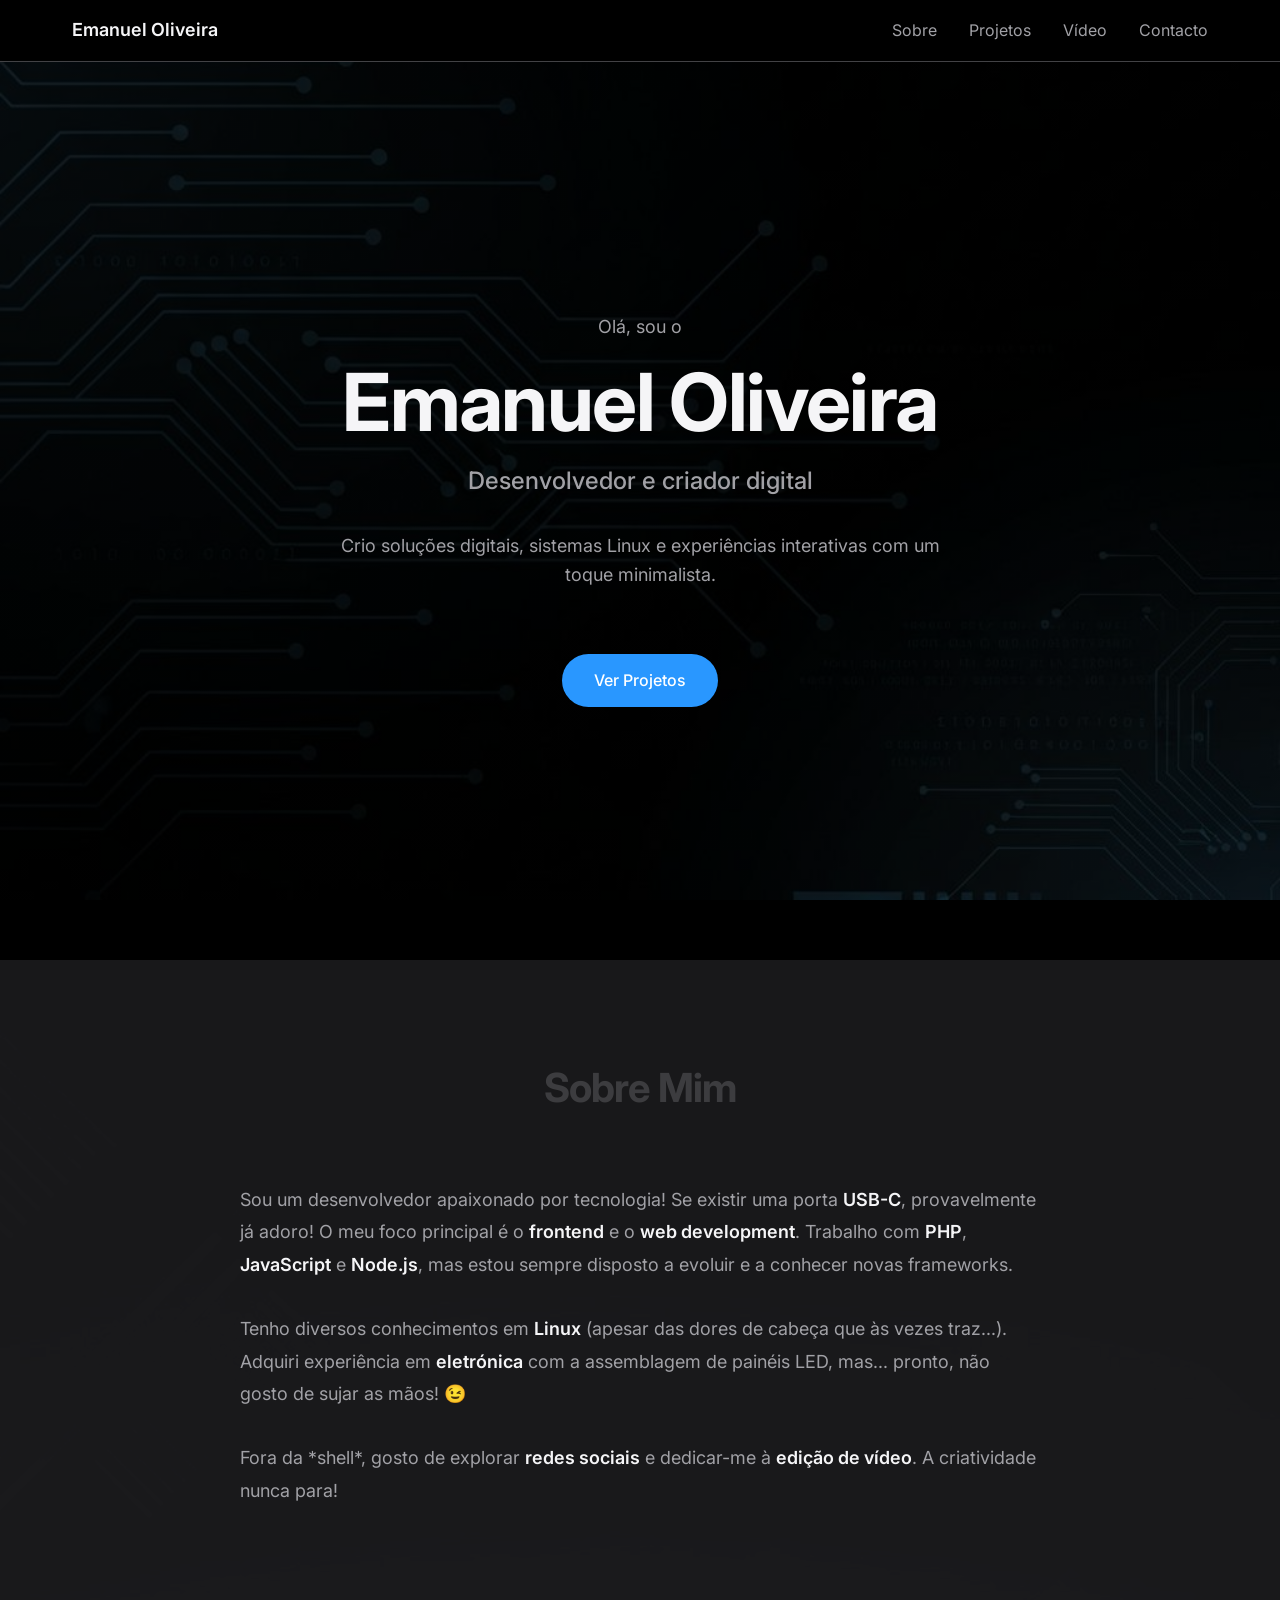
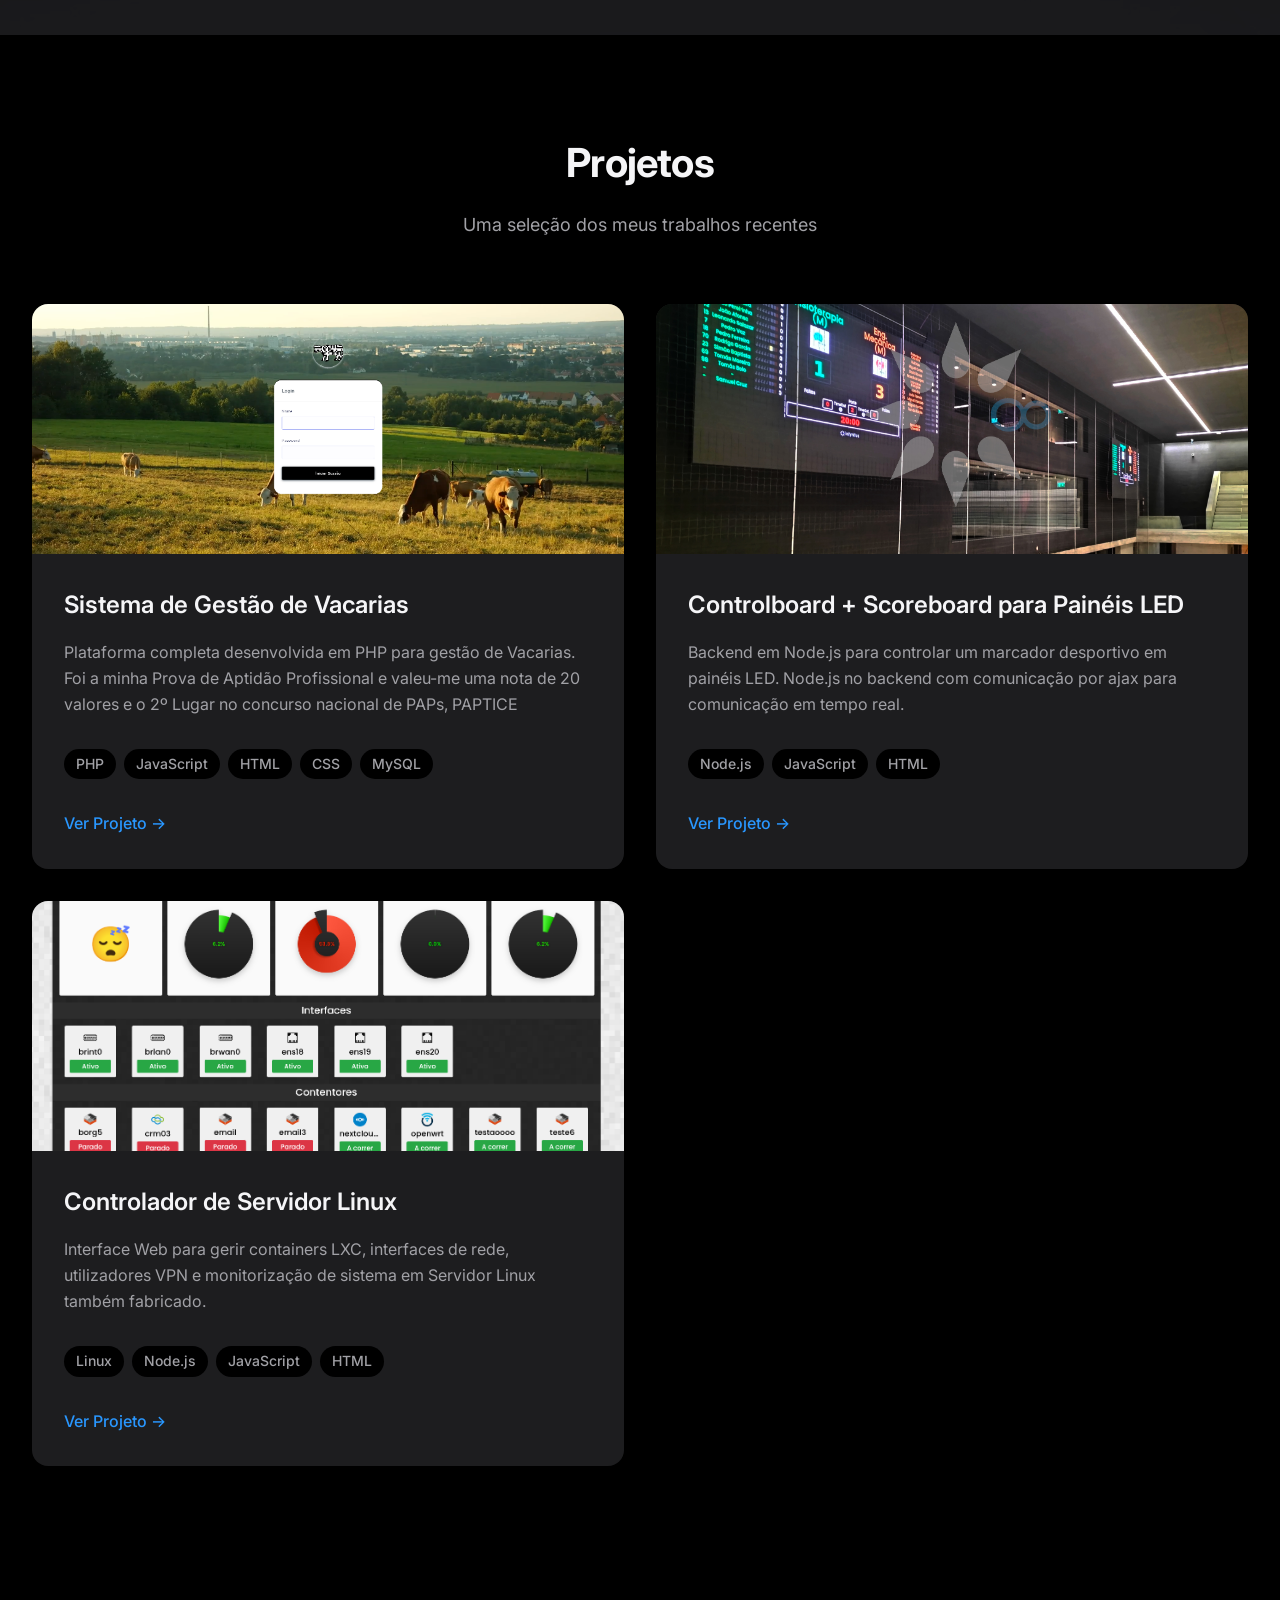
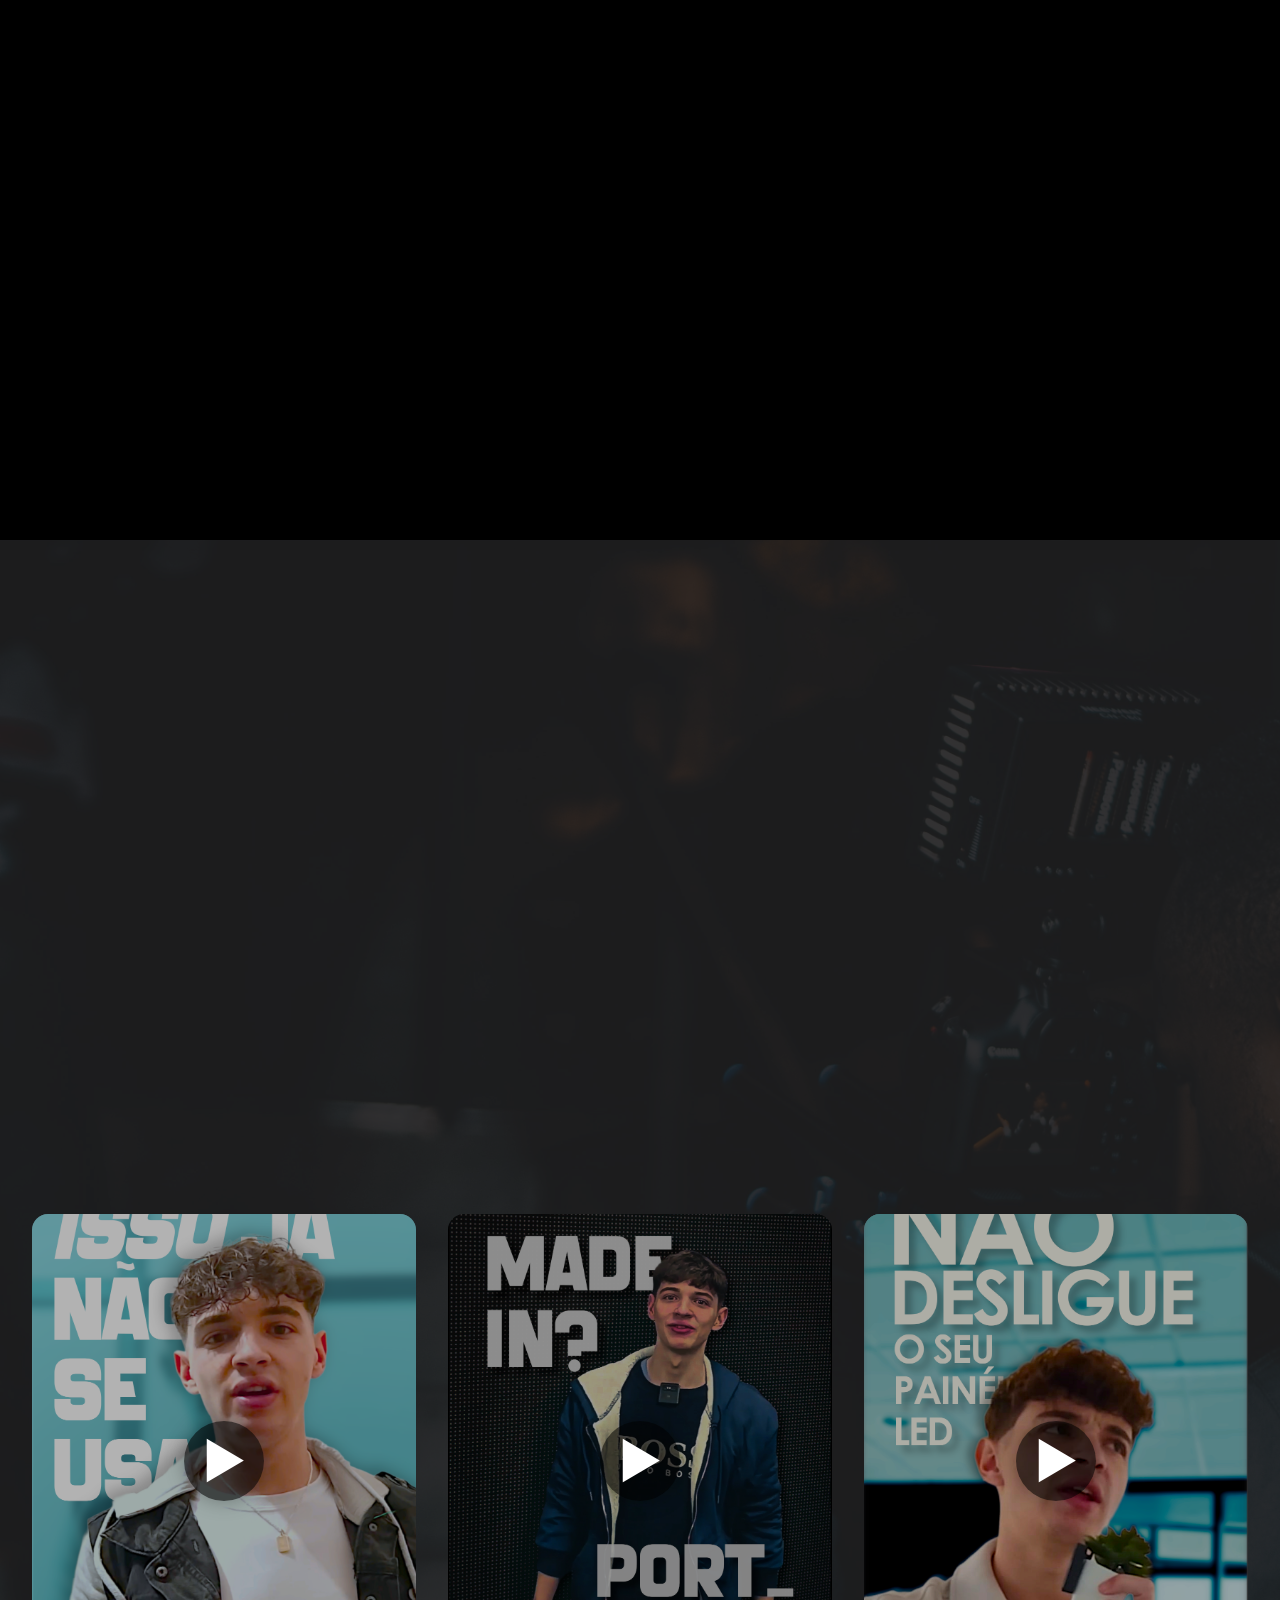
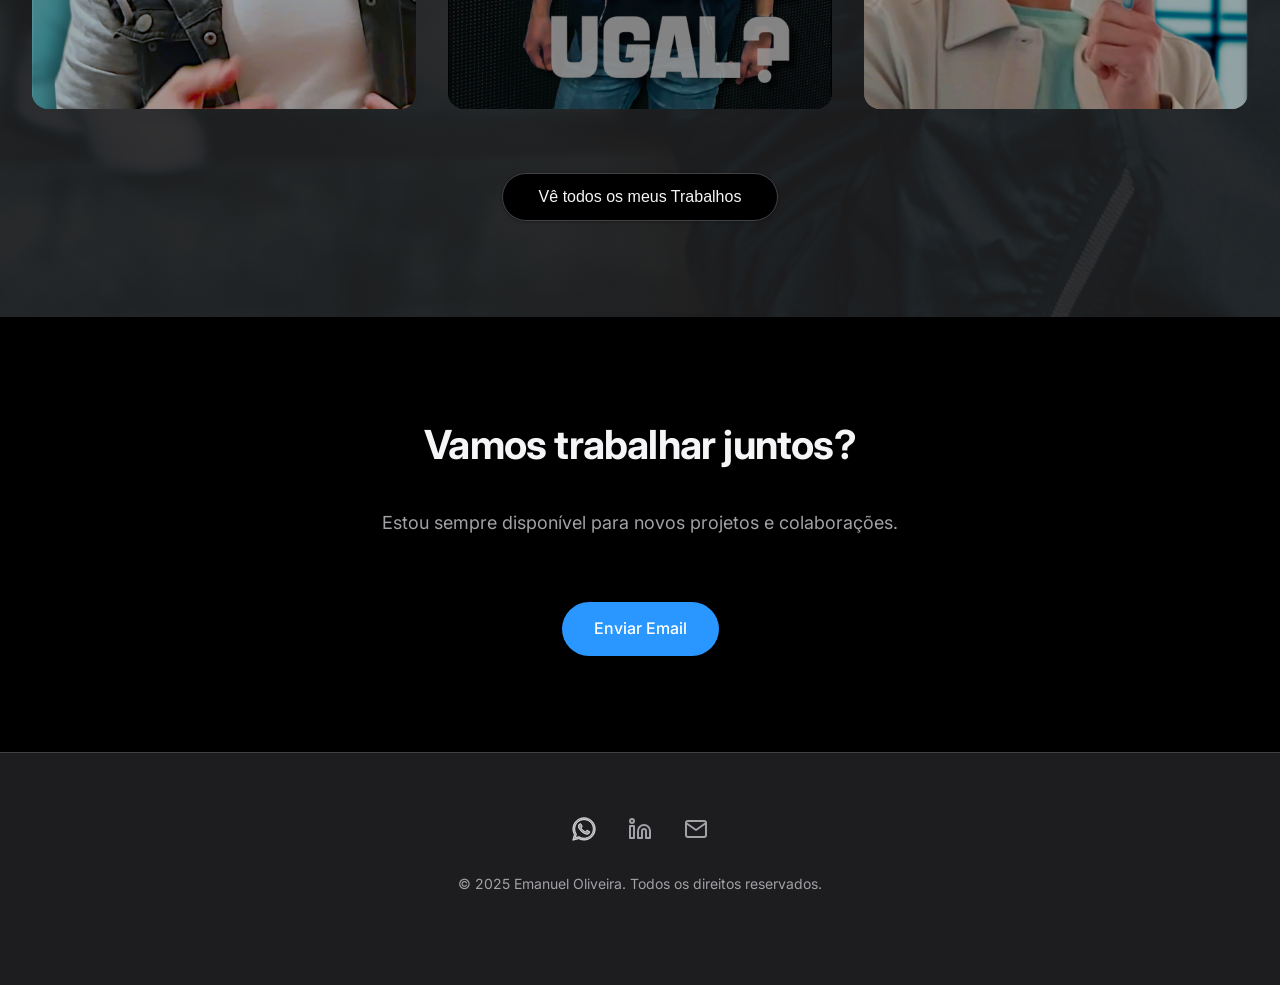
==== commit b50da50a: "mais reels" ====
--- a/index.html
+++ b/index.html
@@ -245,7 +245,13 @@
                     </div>
                 </div>
             </div>
-        </div>
+            <div class="gallery-actions fade-in">
+                <button class="btn-social" onclick="openLinksModal()">
+                    Vê todos os meus Trabalhos
+                </button>
+            </div>
+        </div>
+
     </section>
 
     <!-- Modal (usa o mesmo que já tinhas, mas com suporte multimédia) -->
@@ -326,7 +332,6 @@
     </footer>
 
     <script src="js/main.js"></script>
-    <script defer src="/_vercel/insights/script.js"></script>
 </body>
 
 </html>
--- a/css/style.css
+++ b/css/style.css
@@ -756,6 +756,112 @@
   border-radius: 16px;
 }
 
+/* ===== Botão redes ===== */
+.gallery-actions {
+  text-align: center;
+  margin-top: var(--spacing-lg);
+}
+
+.btn-social {
+  padding: 0.9rem 2.2rem;
+  border-radius: 980px;
+  border: 1px solid var(--color-border);
+  background: var(--color-background);
+  color: var(--color-text-primary);
+  font-size: var(--font-size-sm);
+  font-weight: 500;
+  cursor: pointer;
+  transition: all var(--transition-fast);
+  box-shadow: var(--shadow-sm);
+}
+
+.btn-social:hover {
+  background: var(--color-accent);
+  color: #fff;
+  transform: translateY(-2px);
+  box-shadow: var(--shadow-md);
+}
+
+/* ===== Modal Links ===== */
+.modal-links {
+  background: var(--color-surface);
+  padding: var(--spacing-lg);
+  border-radius: 24px;
+  width: 90%;
+  max-width: 520px;
+  box-shadow: var(--shadow-lg);
+  position: relative;
+  animation: scaleIn 0.3s ease;
+}
+
+.modal-title {
+  font-size: var(--font-size-lg);
+  font-weight: 700;
+  margin-bottom: var(--spacing-xs);
+  text-align: center;
+}
+
+.modal-subtitle {
+  font-size: var(--font-size-sm);
+  color: var(--color-text-secondary);
+  text-align: center;
+  margin-bottom: var(--spacing-md);
+}
+
+.links-grid {
+  display: grid;
+  grid-template-columns: 1fr;
+  gap: var(--spacing-sm);
+}
+
+.link-card {
+  display: flex;
+  align-items: center;
+  gap: var(--spacing-sm);
+  padding: 1rem 1.2rem;
+  border-radius: 16px;
+  background: var(--color-background);
+  text-decoration: none;
+  color: var(--color-text-primary);
+  border: 1px solid var(--color-border);
+  transition: all var(--transition-fast);
+}
+
+.link-card span {
+  font-size: 1.6rem;
+}
+
+.link-card strong {
+  font-size: var(--font-size-sm);
+}
+
+.link-card small {
+  font-size: var(--font-size-xs);
+  color: var(--color-text-secondary);
+}
+
+.link-card:hover {
+  transform: translateY(-2px);
+  background: var(--color-accent);
+  color: #fff;
+  box-shadow: var(--shadow-md);
+}
+
+.link-card:hover small {
+  color: rgba(255, 255, 255, 0.8);
+}
+
+@keyframes scaleIn {
+  from {
+    transform: scale(0.95);
+    opacity: 0;
+  }
+  to {
+    transform: scale(1);
+    opacity: 1;
+  }
+}
+
 /* Responsive Design */
 @media (max-width: 768px) {
   .nav-links {
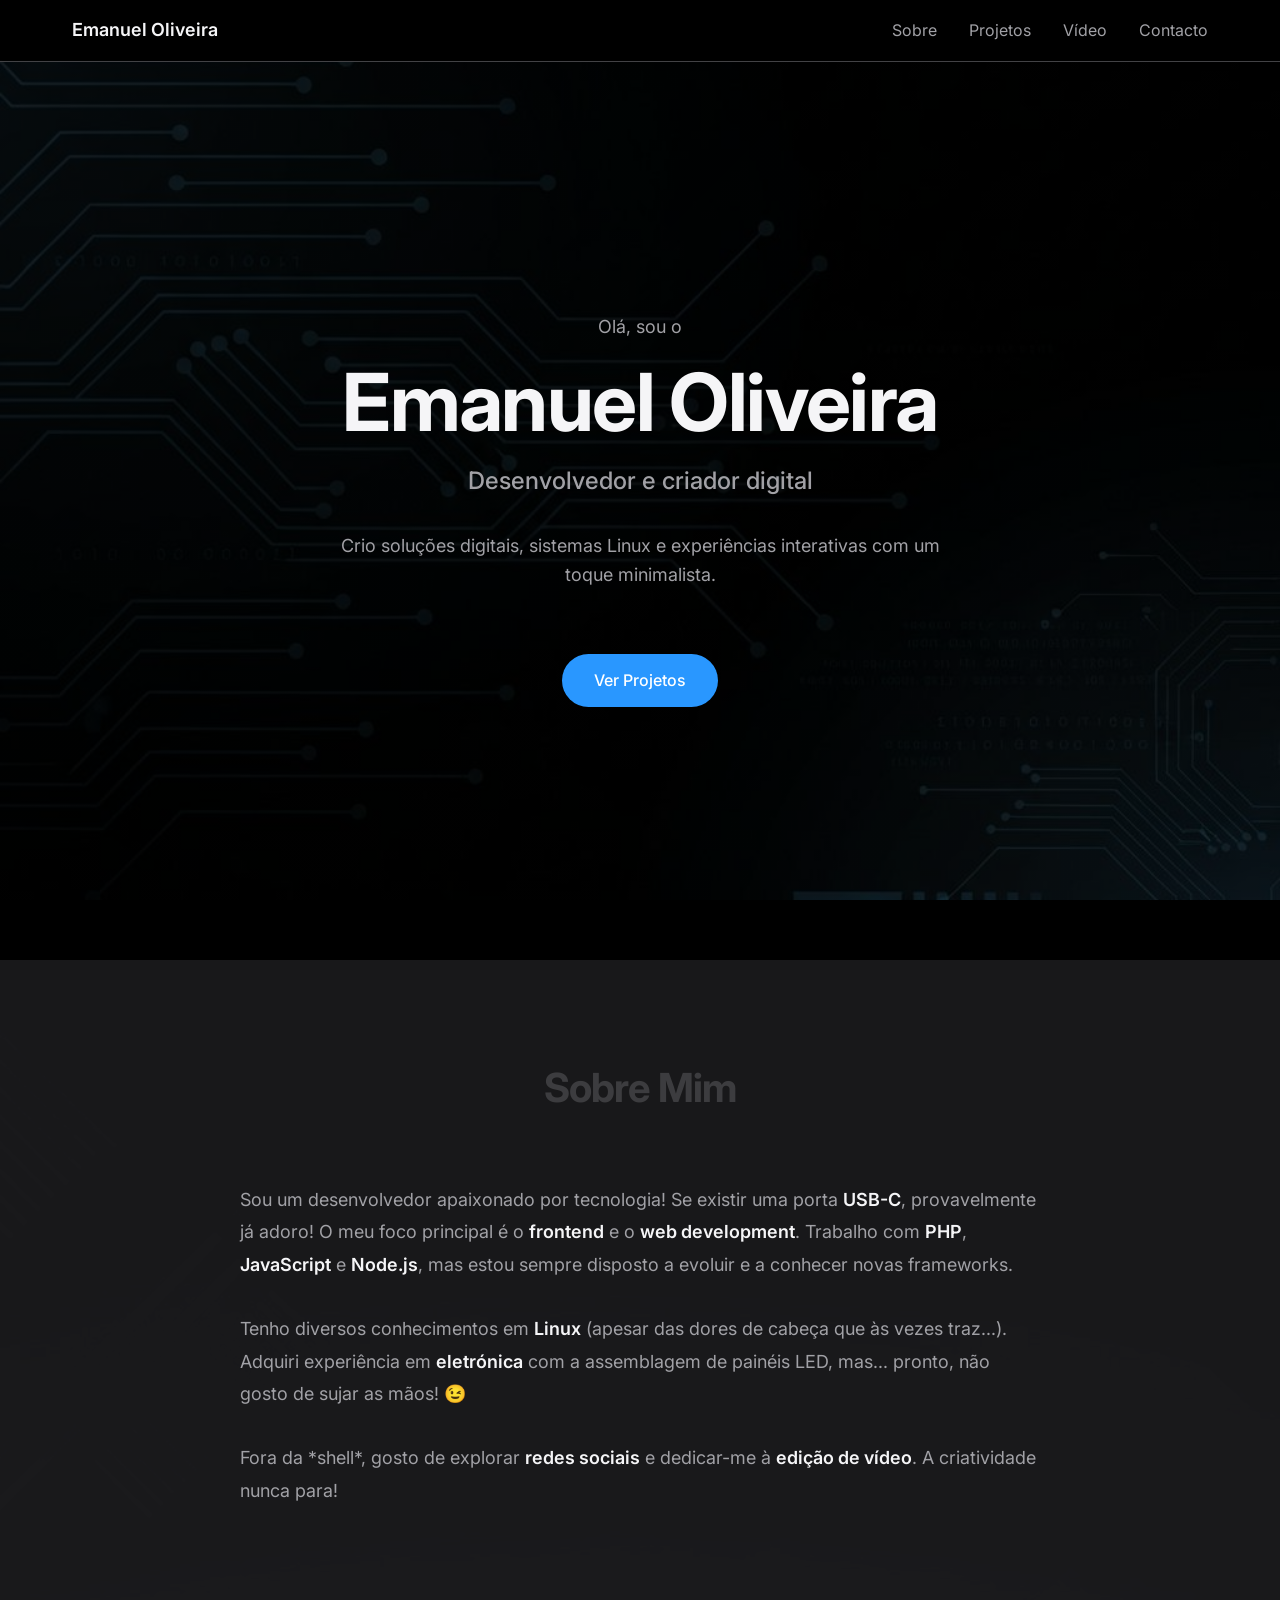
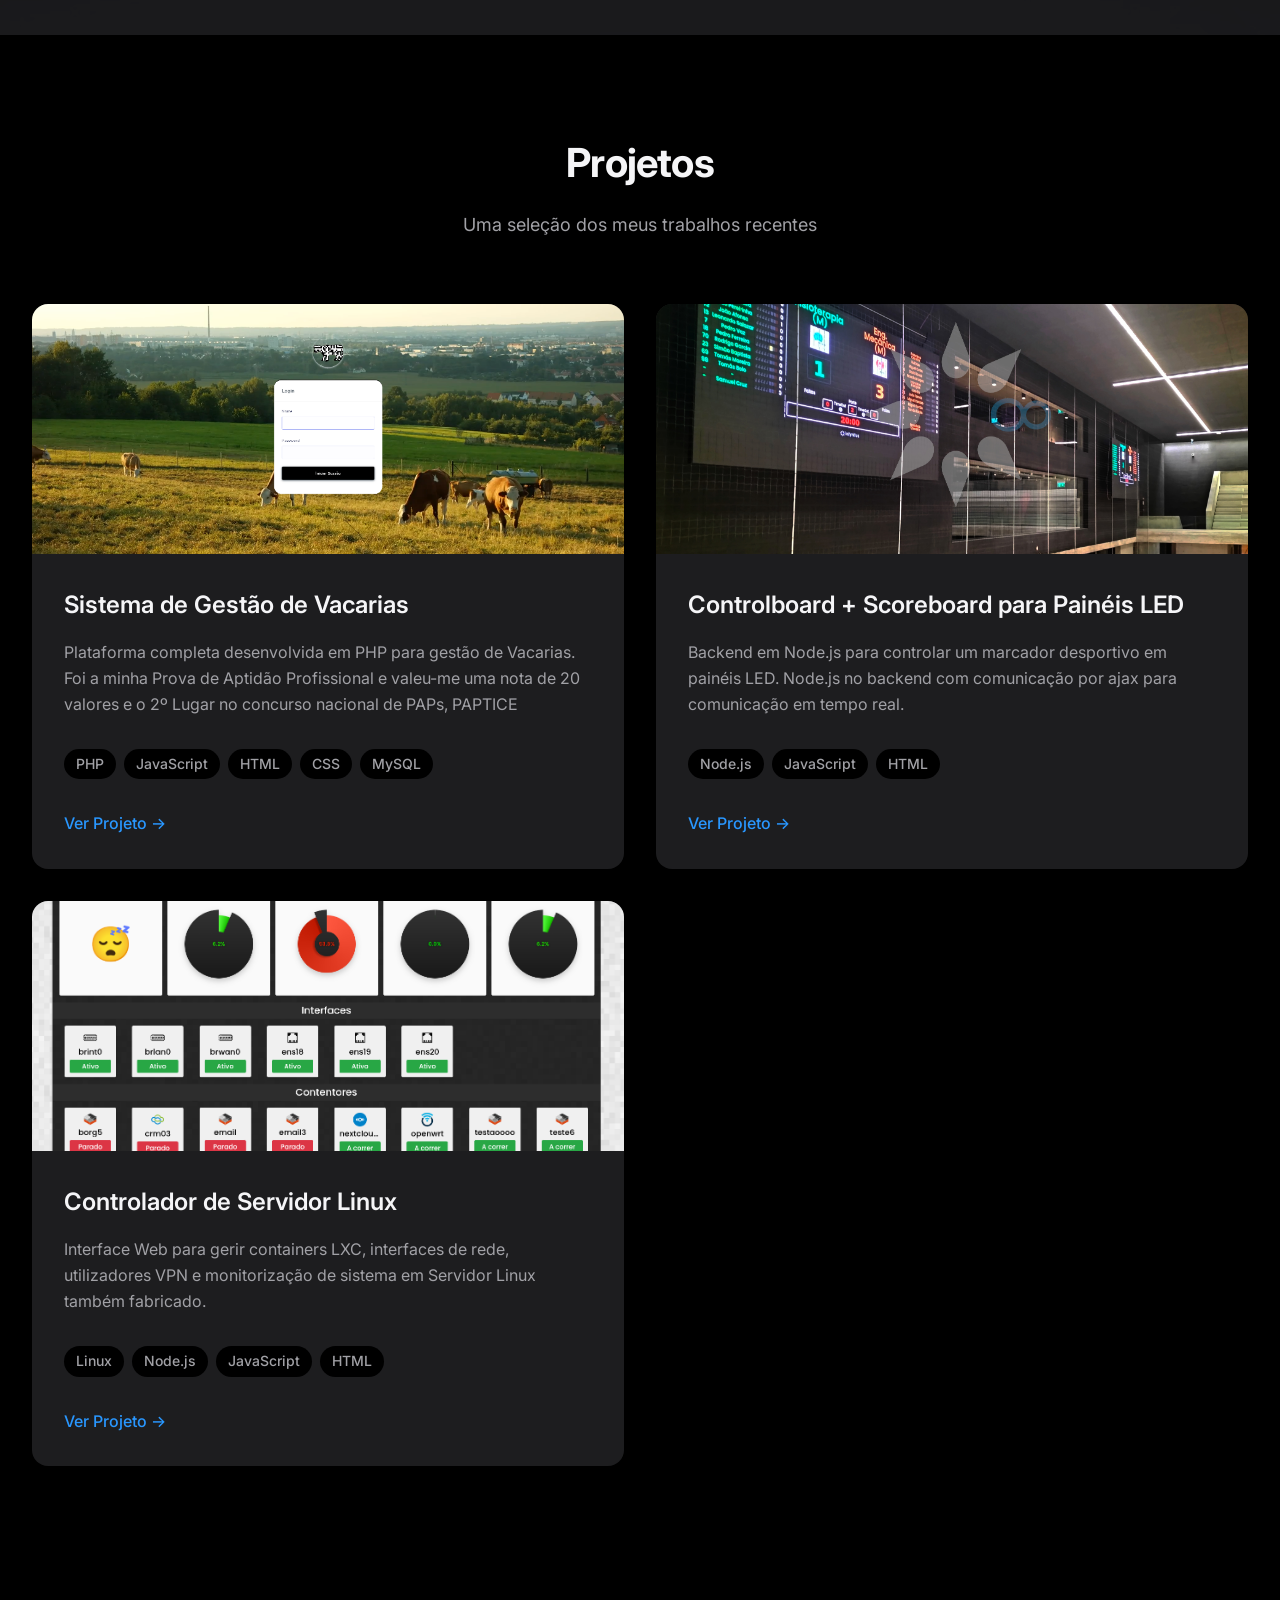
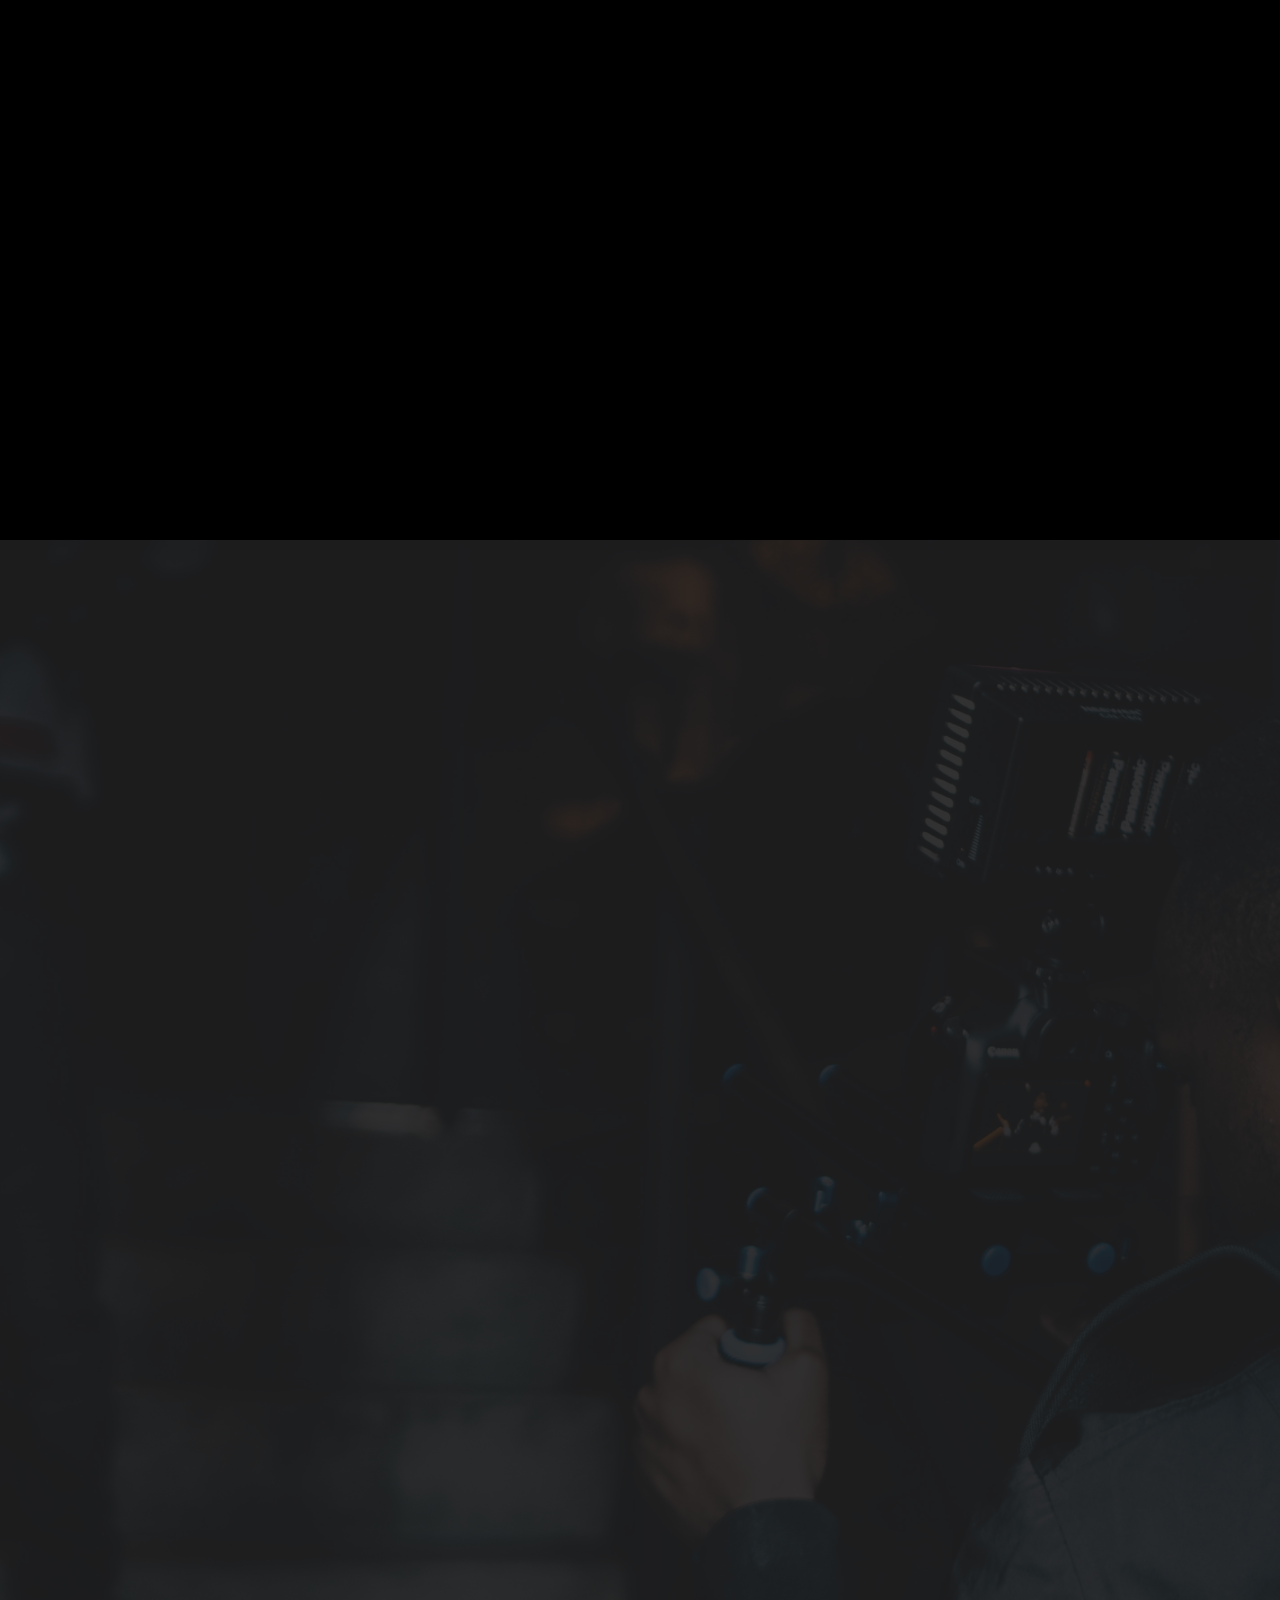
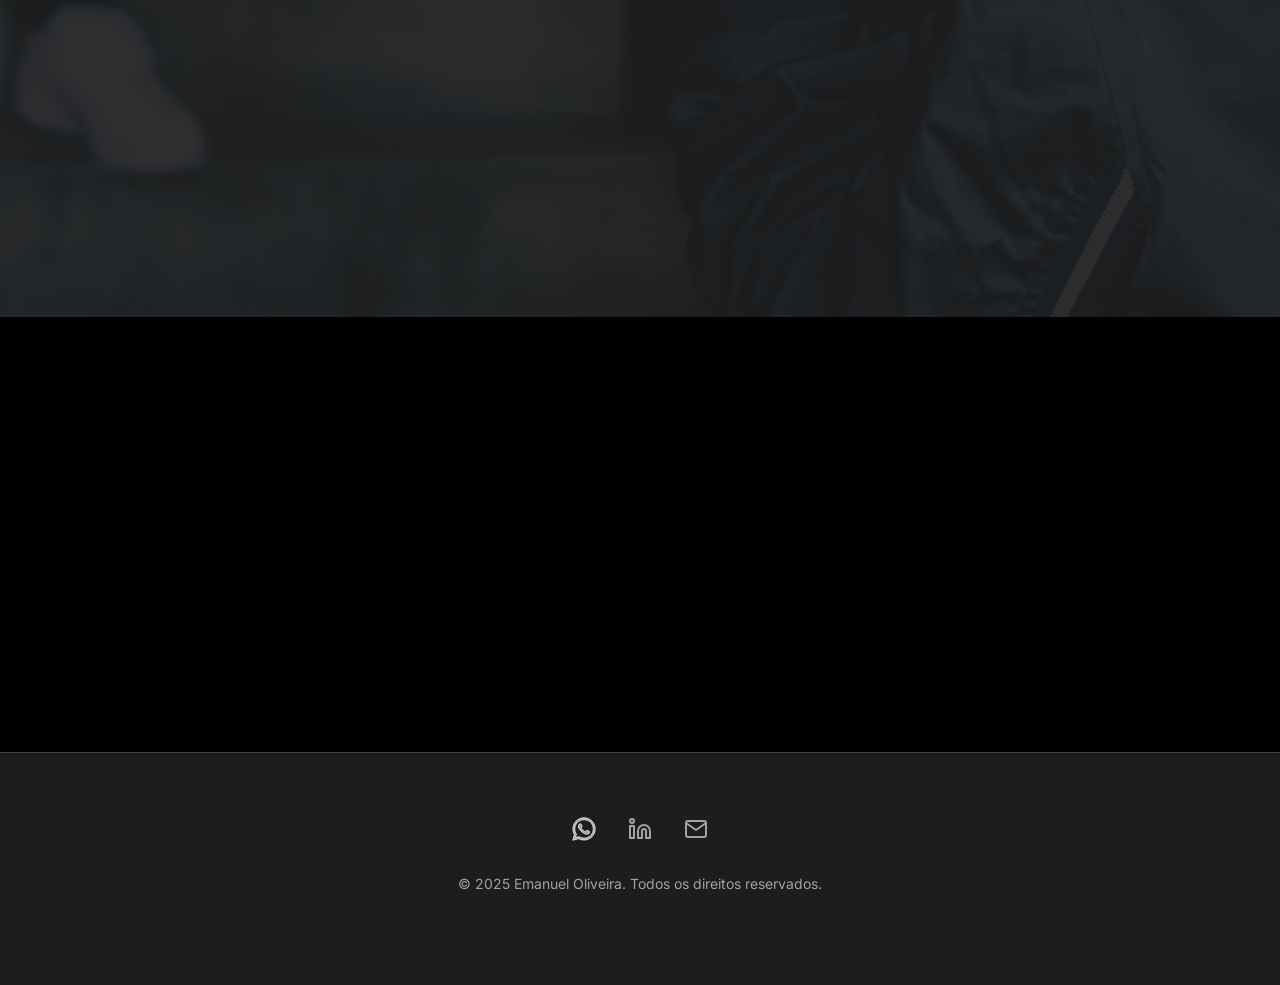
==== commit bc5ca3ff: "Set up Vercel Web Analytics tracking ## Vercel Web Analytics Integration  Successfully implemented V" ====
--- a/index.html
+++ b/index.html
@@ -11,6 +11,11 @@
     <link rel="preconnect" href="https://fonts.googleapis.com">
     <link rel="preconnect" href="https://fonts.gstatic.com" crossorigin>
     <link href="https://fonts.googleapis.com/css2?family=Inter:wght@300;400;500;600;700&display=swap" rel="stylesheet">
+    <!-- Vercel Web Analytics -->
+    <script>
+        window.va = window.va || function () { (window.vaq = window.vaq || []).push(arguments); };
+    </script>
+    <script defer src="/_vercel/insights/script.js"></script>
 </head>
 
 <body>
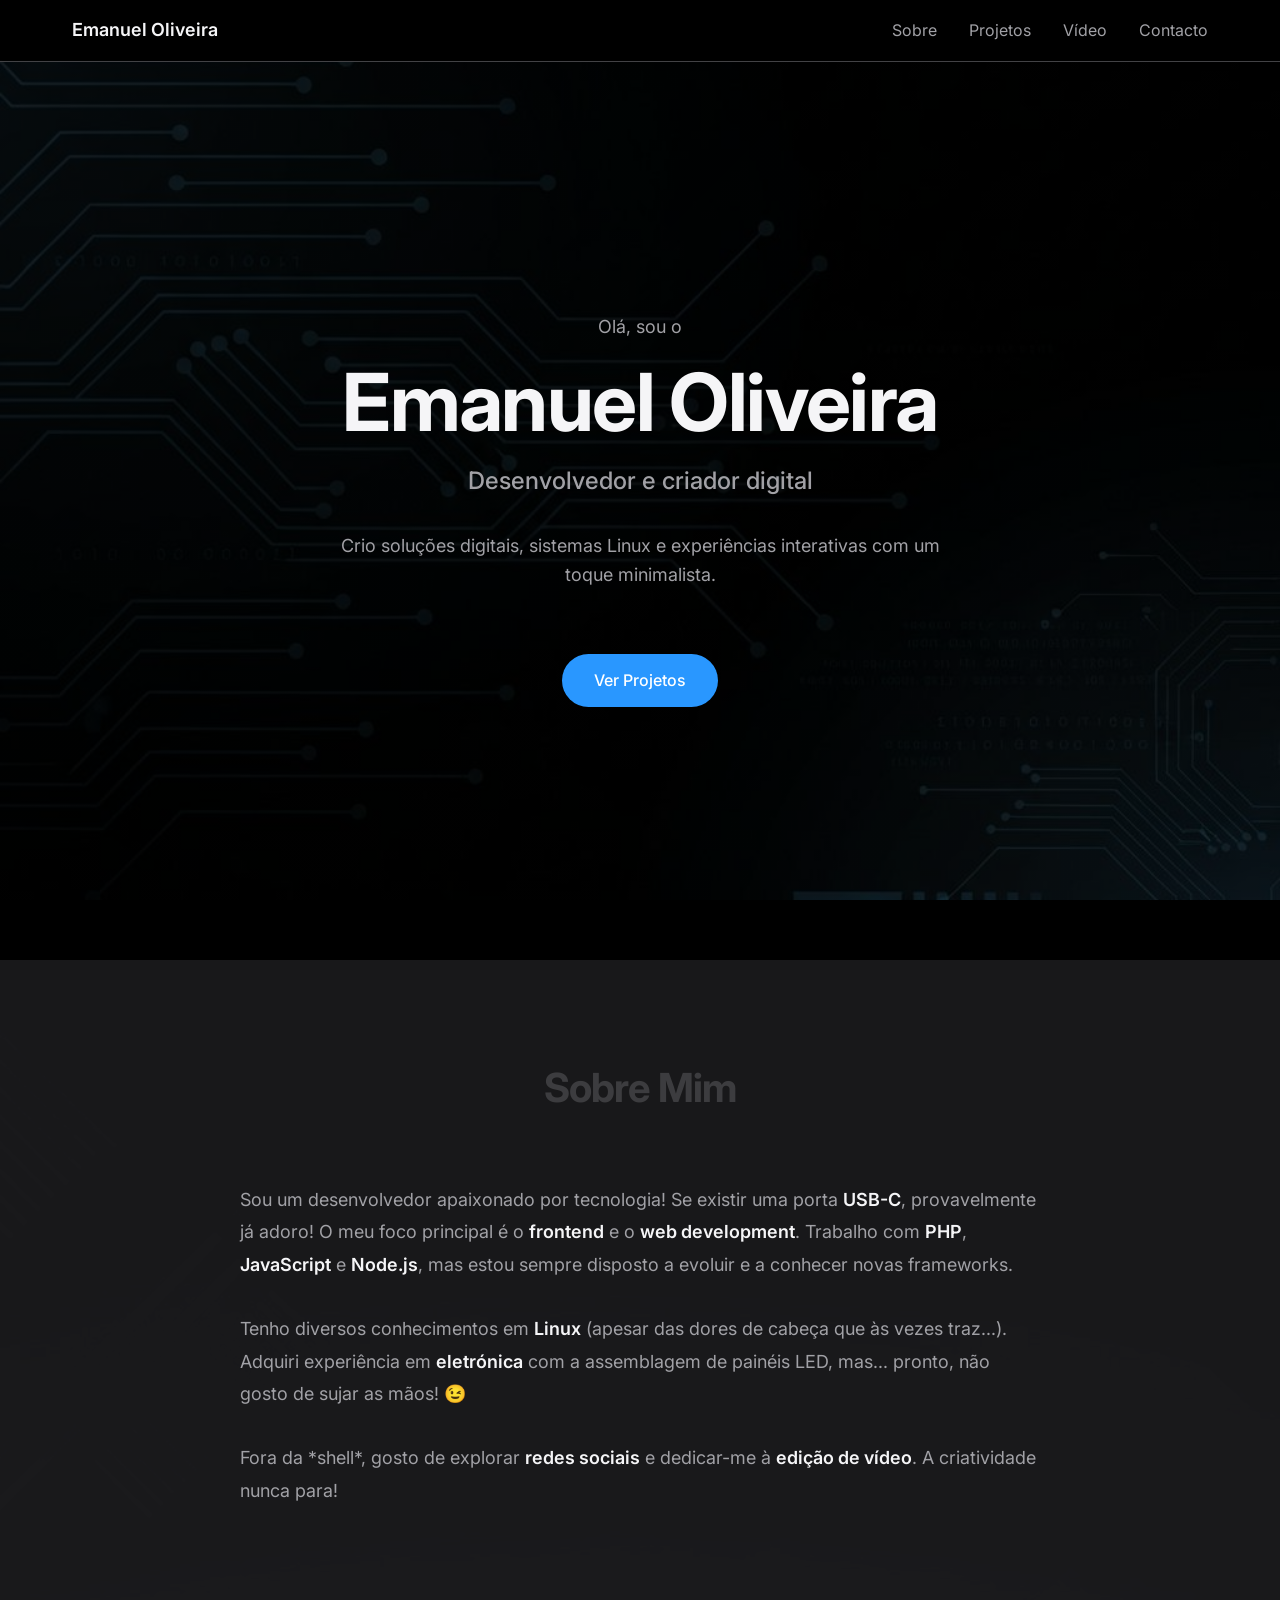
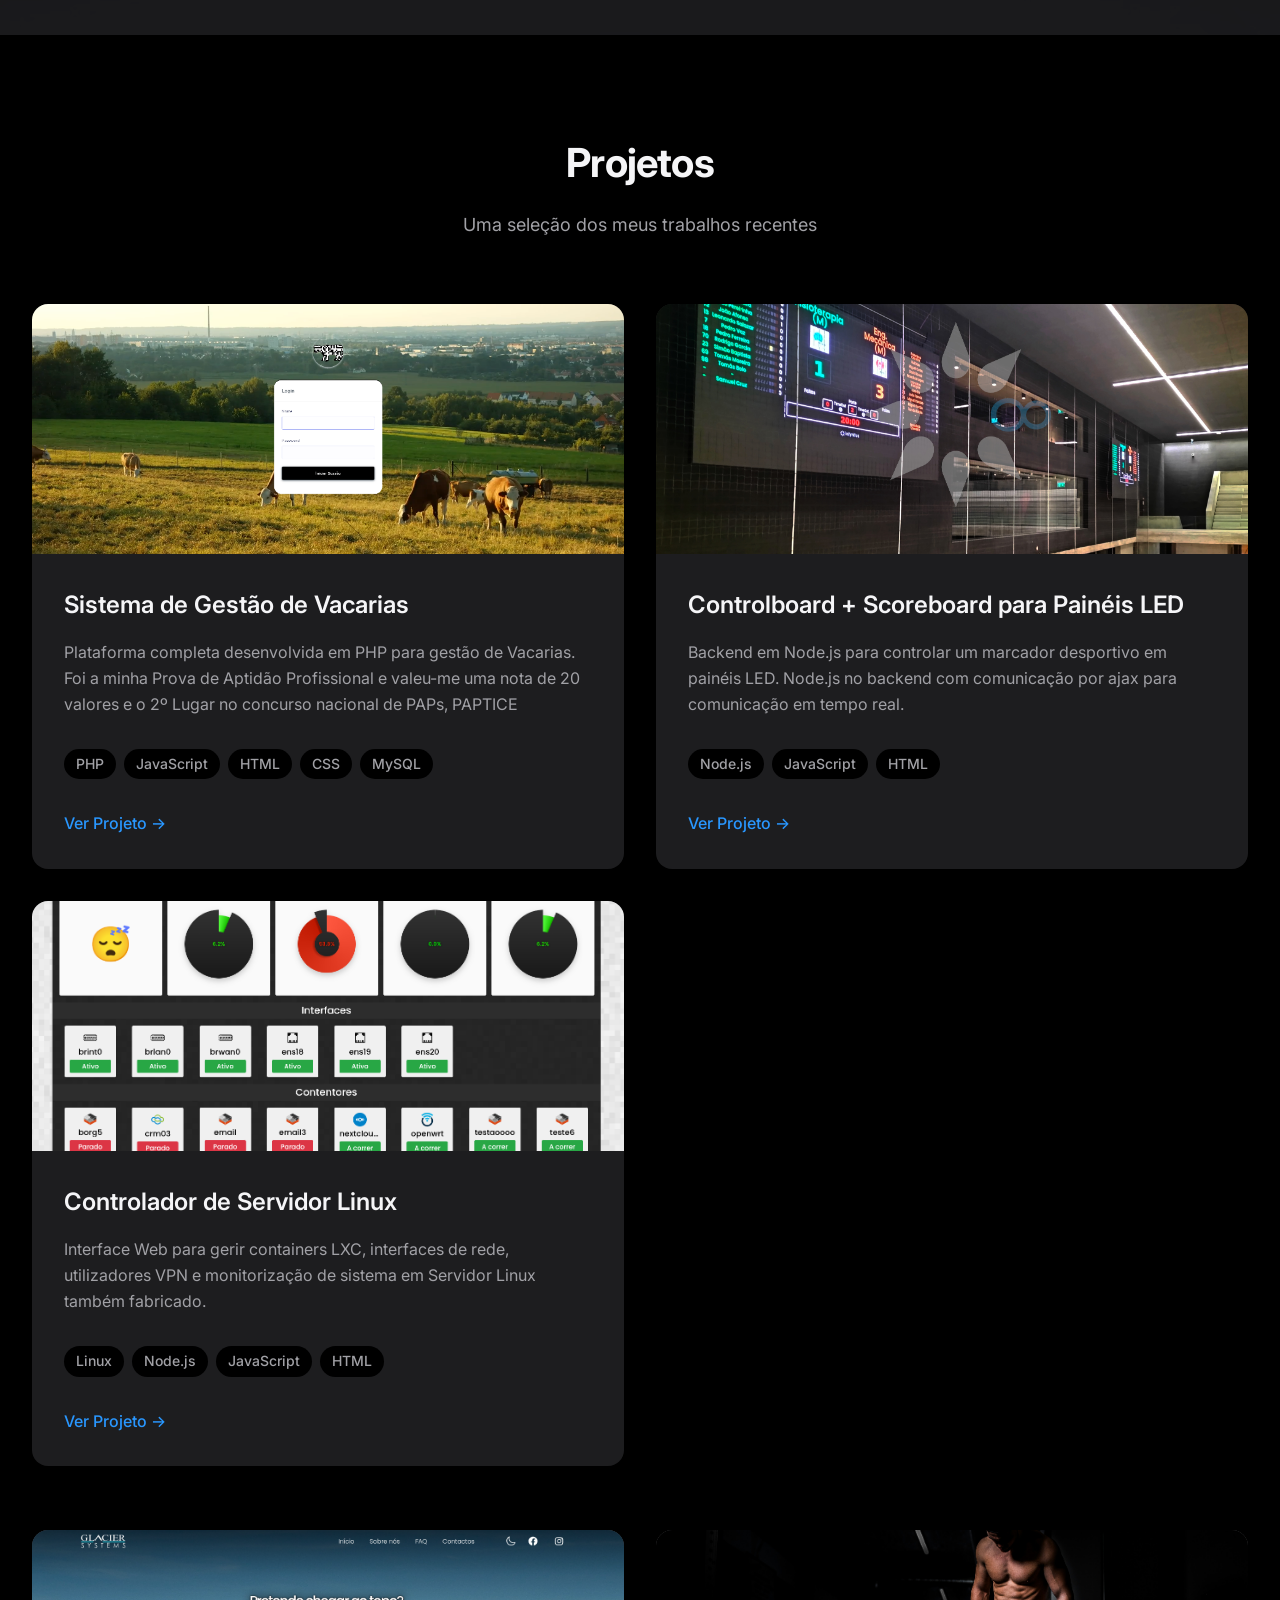
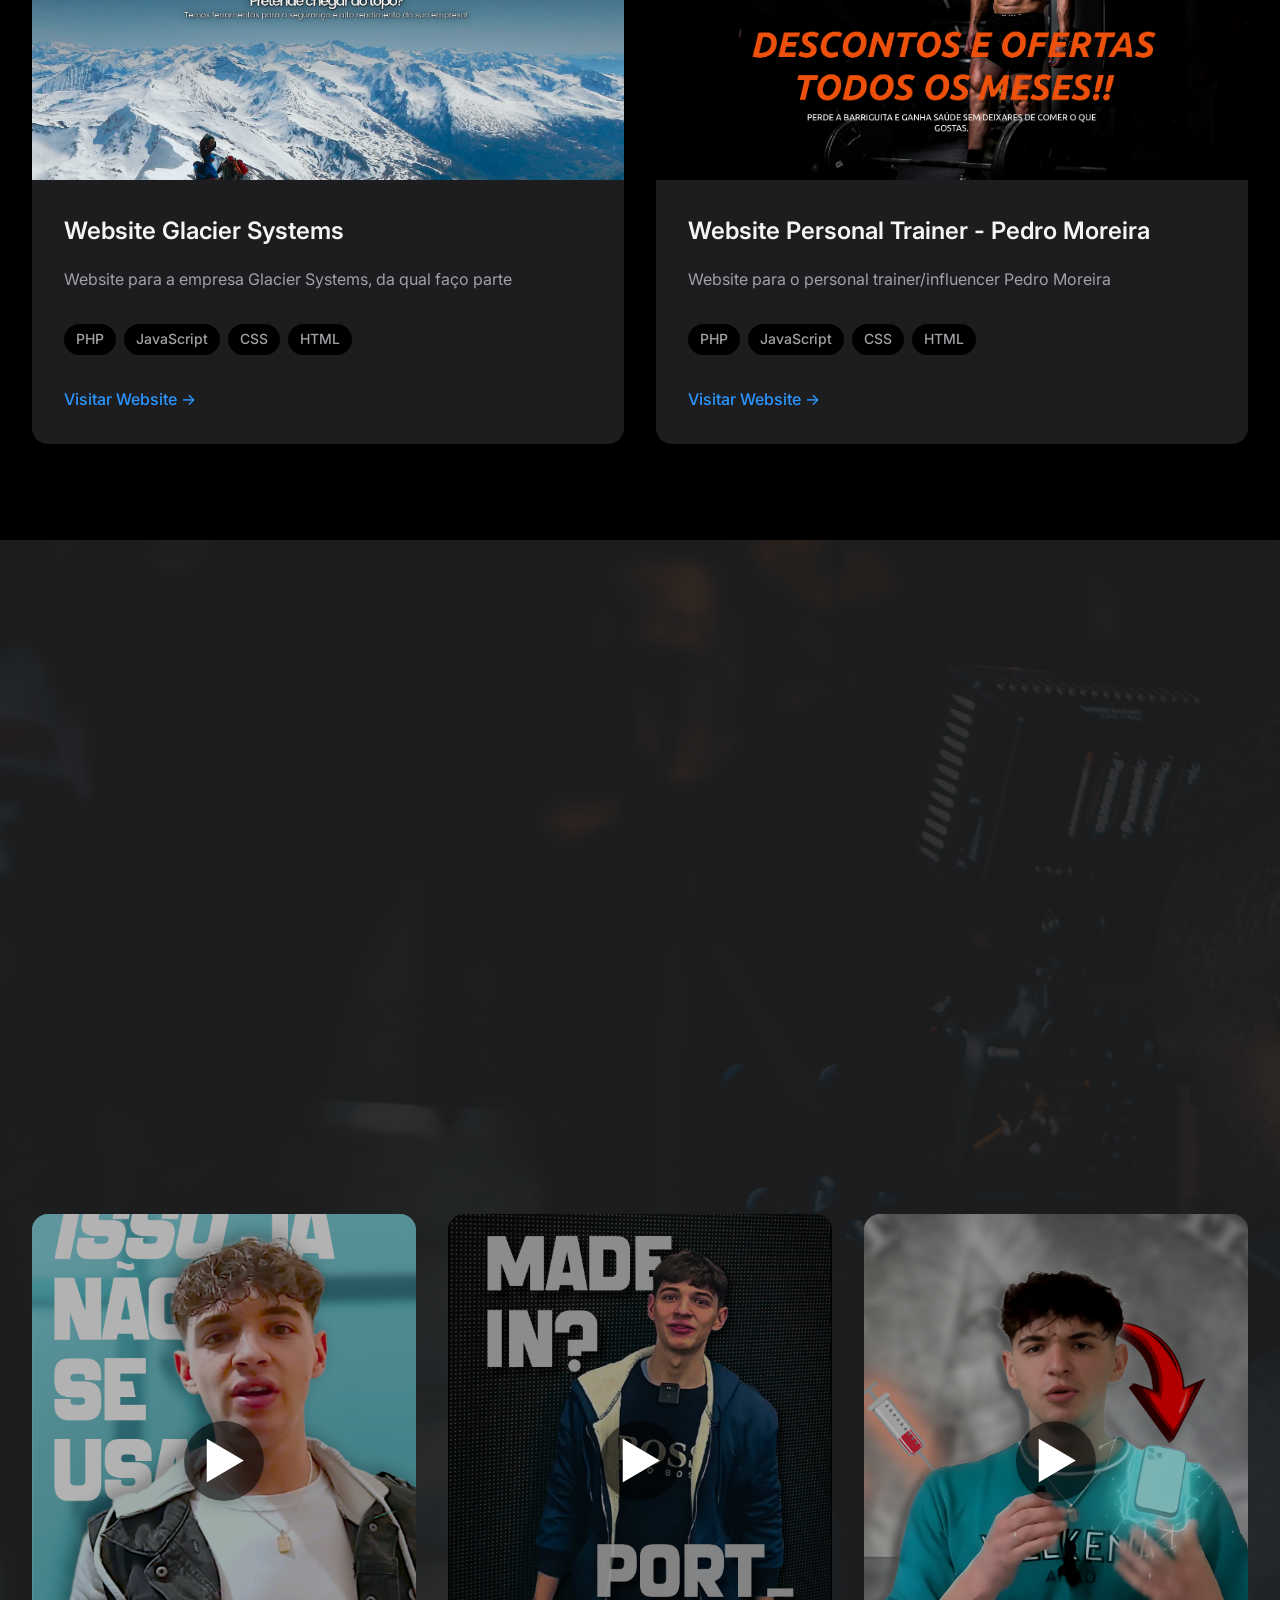
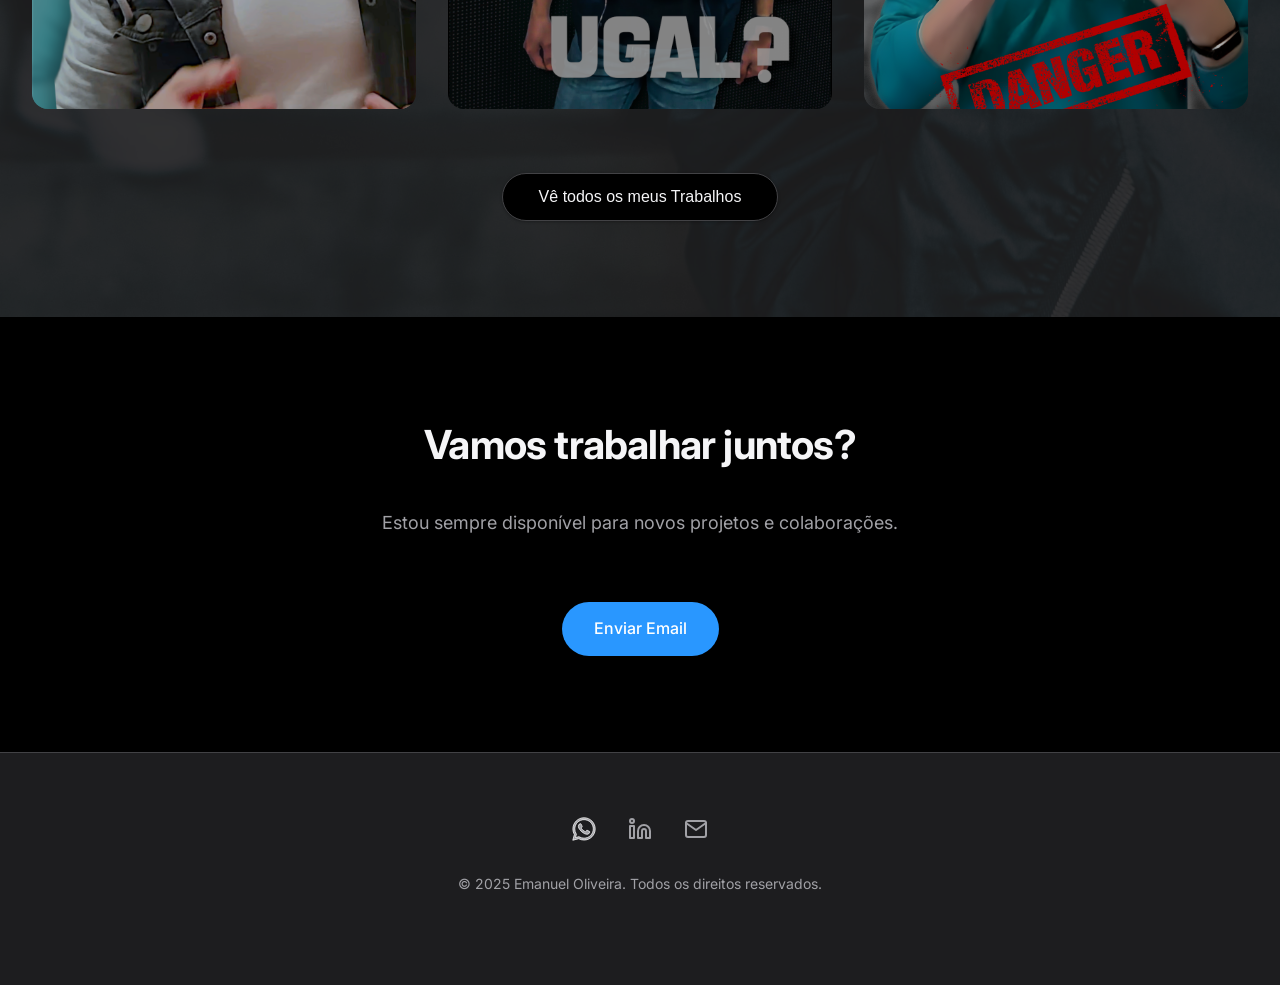
==== commit 2418baf6: "mais videos" ====
--- a/index.html
+++ b/index.html
@@ -11,11 +11,6 @@
     <link rel="preconnect" href="https://fonts.googleapis.com">
     <link rel="preconnect" href="https://fonts.gstatic.com" crossorigin>
     <link href="https://fonts.googleapis.com/css2?family=Inter:wght@300;400;500;600;700&display=swap" rel="stylesheet">
-    <!-- Vercel Web Analytics -->
-    <script>
-        window.va = window.va || function () { (window.vaq = window.vaq || []).push(arguments); };
-    </script>
-    <script defer src="/_vercel/insights/script.js"></script>
 </head>
 
 <body>
@@ -243,8 +238,8 @@
                     </div>
                 </div>
                 <div class="gallery-item fade-in video-item"
-                    onclick="window.open('https://www.instagram.com/reel/DPWqhvBjFsx/', '_blank')">
-                    <img src="img/reel_thumb3.png" alt="Reel Instagram">
+                    onclick="window.open('https://www.instagram.com/p/DVJmd-2EoZZ/', '_blank')">
+                    <img src="img/video_thumbIman.png" alt="Reel Instagram">
                     <div class="play-overlay">
                         <div class="play-icon">▶</div>
                     </div>
--- a/css/style.css
+++ b/css/style.css
@@ -23,8 +23,8 @@
   --spacing-xl: 6rem;
 
   /* Typography */
-  --font-family: "Inter", -apple-system, BlinkMacSystemFont, "Segoe UI", Roboto,
-    sans-serif;
+  --font-family:
+    "Inter", -apple-system, BlinkMacSystemFont, "Segoe UI", Roboto, sans-serif;
   --font-size-xs: 0.875rem;
   --font-size-sm: 1rem;
   --font-size-md: 1.125rem;
@@ -65,7 +65,8 @@
   background-color: var(--color-background);
   color: var(--color-text-primary);
   line-height: 1.6;
-  transition: background-color var(--transition-normal),
+  transition:
+    background-color var(--transition-normal),
     color var(--transition-normal);
   overflow-x: hidden;
 }
@@ -374,7 +375,8 @@
   background-color: var(--color-surface);
   border-radius: 16px;
   overflow: hidden;
-  transition: transform var(--transition-normal),
+  transition:
+    transform var(--transition-normal),
     box-shadow var(--transition-normal);
 }
 
@@ -489,7 +491,8 @@
   border-radius: 16px;
   overflow: hidden;
   background-color: var(--color-border);
-  transition: transform var(--transition-normal),
+  transition:
+    transform var(--transition-normal),
     box-shadow var(--transition-normal);
   max-height: 55vh;
 }
@@ -553,7 +556,9 @@
 
 .footer-links a {
   color: var(--color-text-secondary);
-  transition: color var(--transition-fast), transform var(--transition-fast);
+  transition:
+    color var(--transition-fast),
+    transform var(--transition-fast);
   display: flex;
   align-items: center;
   justify-content: center;
@@ -580,7 +585,9 @@
 .fade-in {
   opacity: 0;
   transform: translateY(30px);
-  transition: opacity var(--transition-slow), transform var(--transition-slow);
+  transition:
+    opacity var(--transition-slow),
+    transform var(--transition-slow);
 }
 
 .fade-in.visible {
@@ -714,7 +721,9 @@
   justify-content: center;
   align-items: center;
   box-shadow: 0 0 20px rgba(0, 0, 0, 0.3);
-  transition: transform 0.3s ease, background 0.3s ease;
+  transition:
+    transform 0.3s ease,
+    background 0.3s ease;
 }
 
 .video-item:hover .play-overlay {
@@ -792,6 +801,11 @@
   box-shadow: var(--shadow-lg);
   position: relative;
   animation: scaleIn 0.3s ease;
+
+  /* permite scroll interno quando o conteúdo for maior */
+  max-height: 80vh;
+  overflow-y: auto;
+  -webkit-overflow-scrolling: touch;
 }
 
 .modal-title {
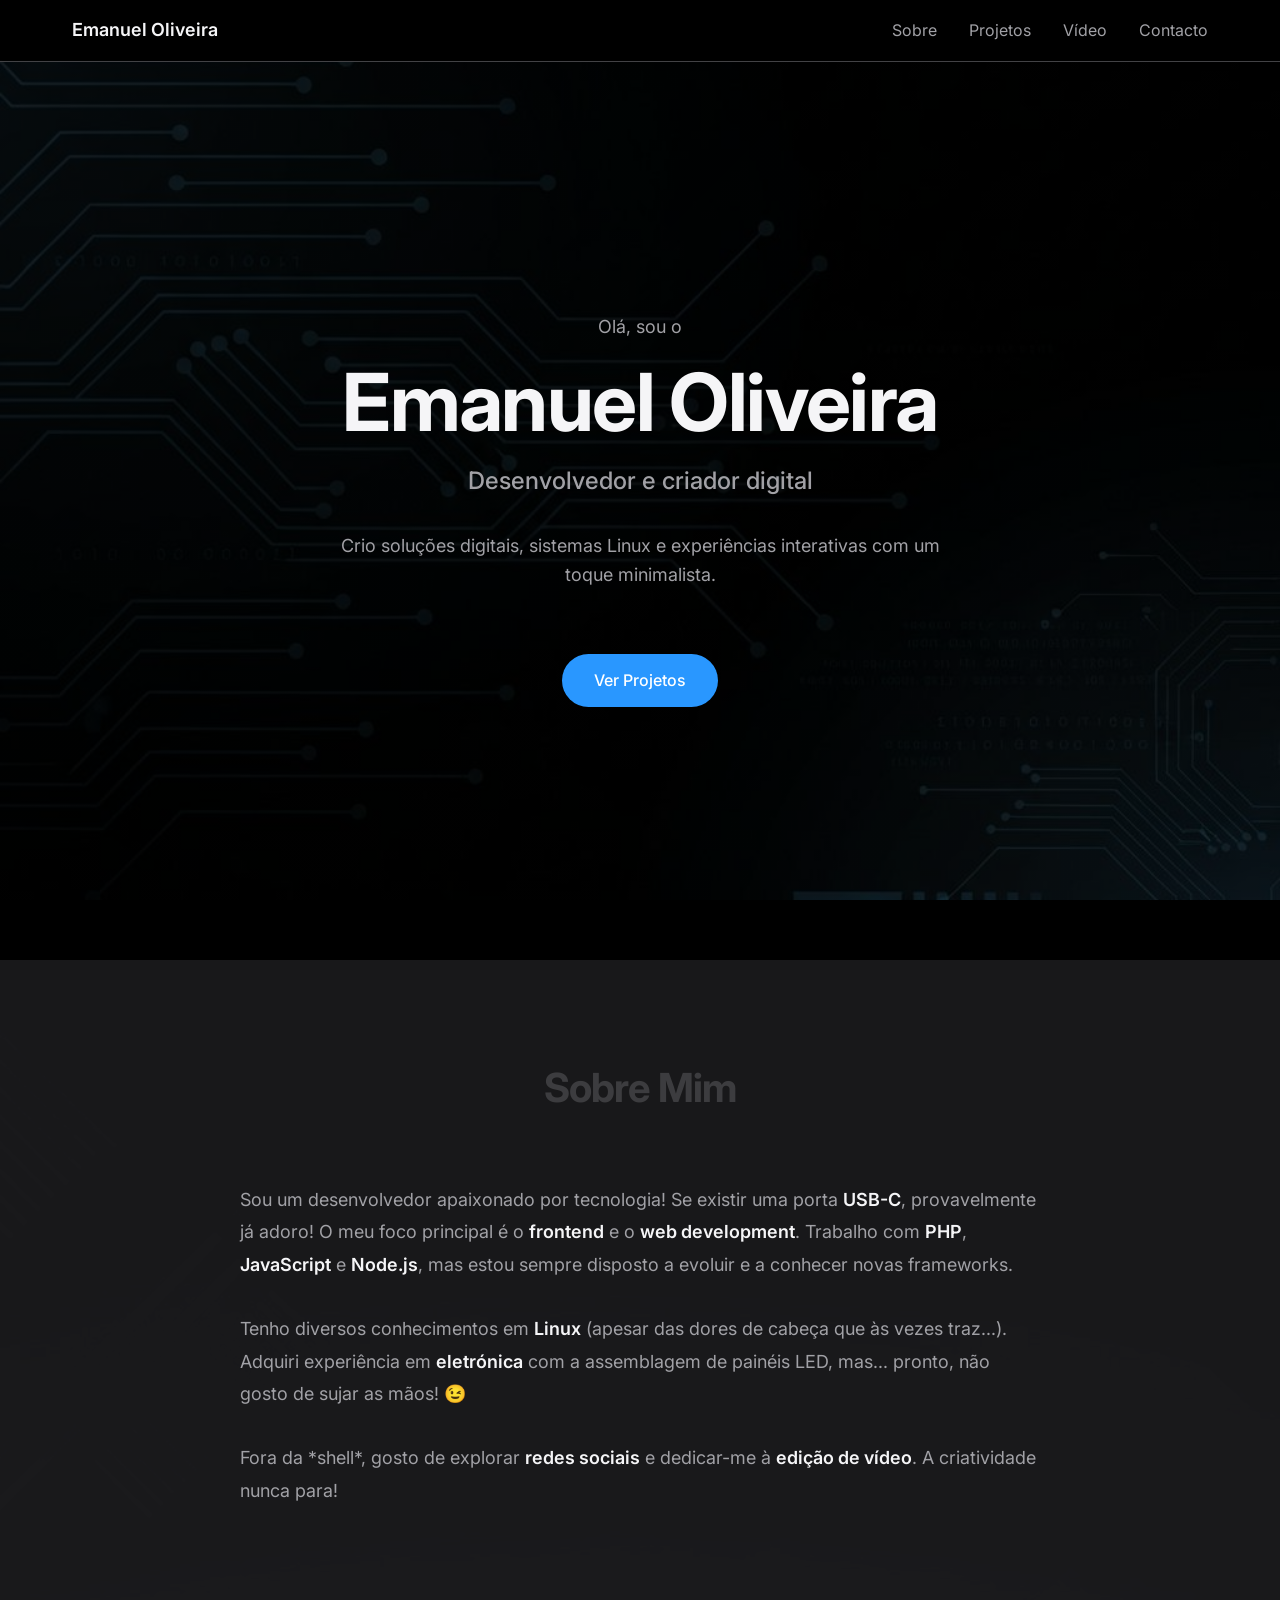
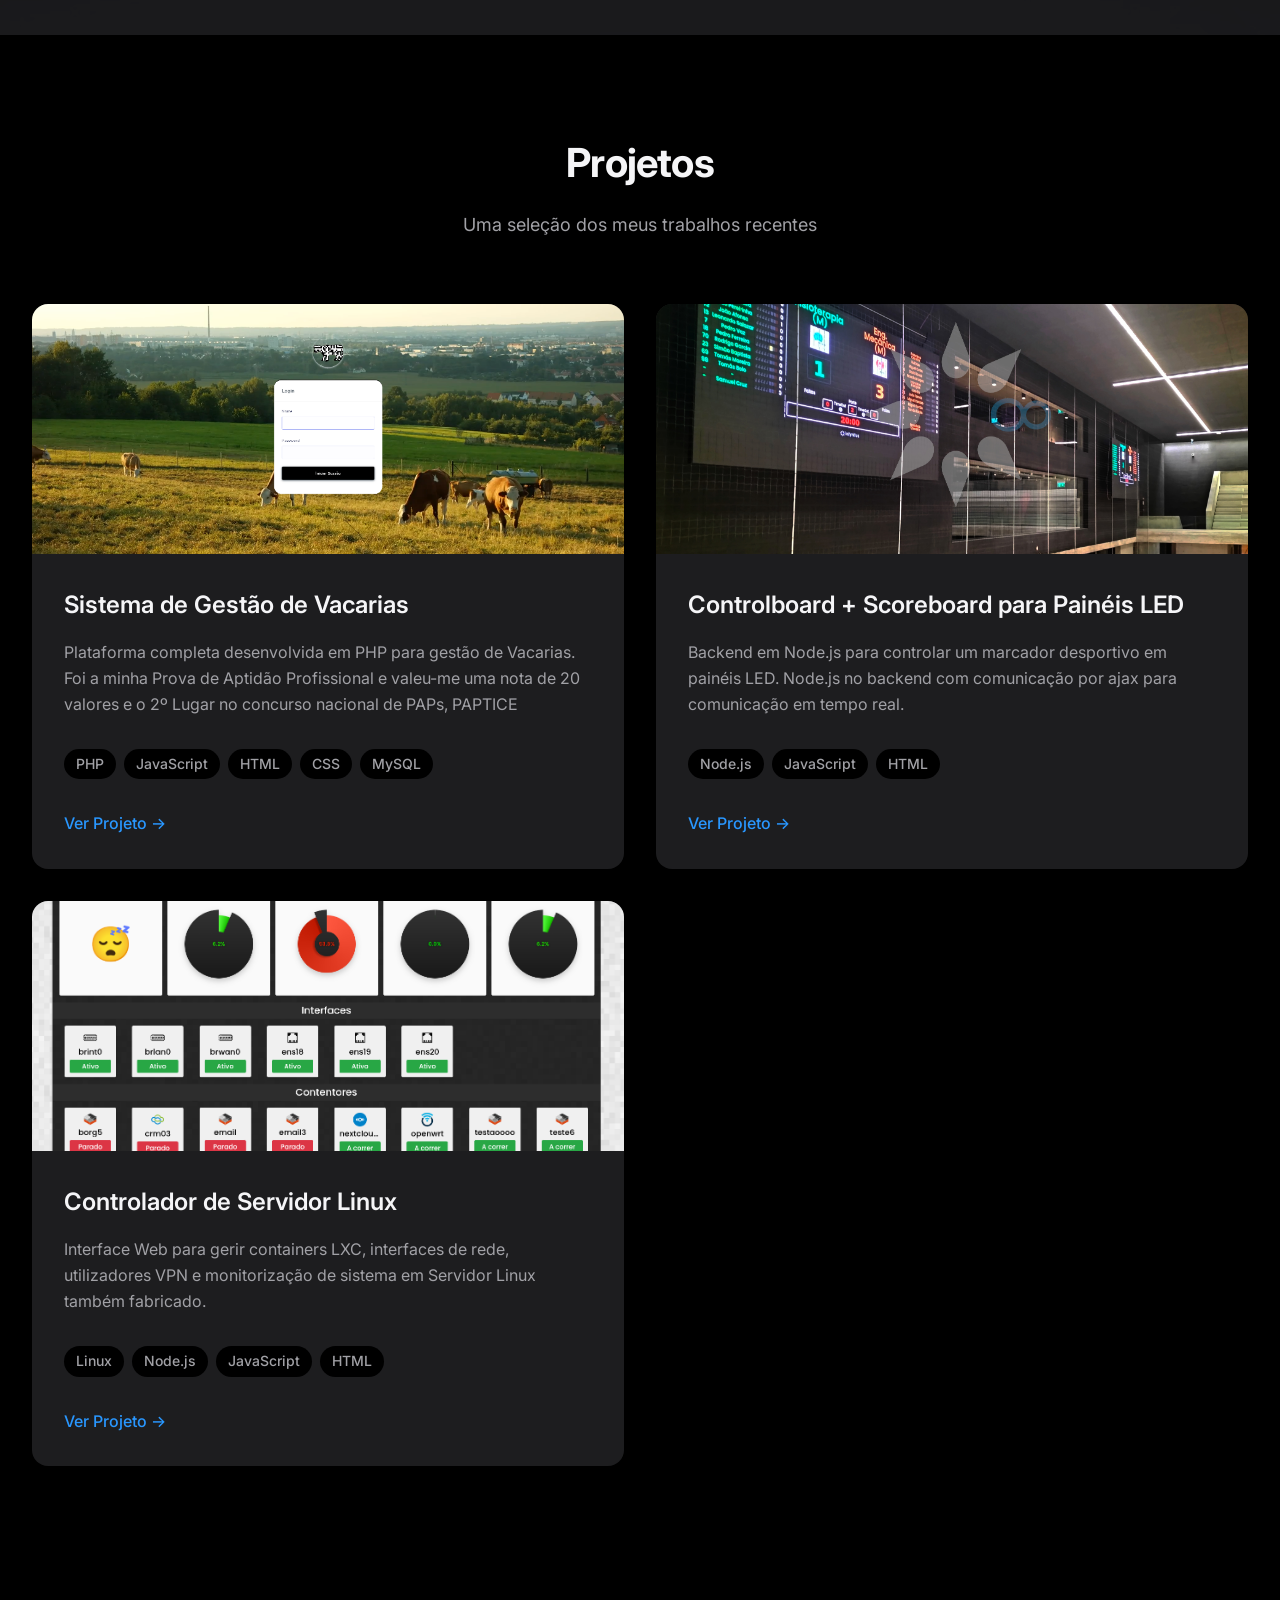
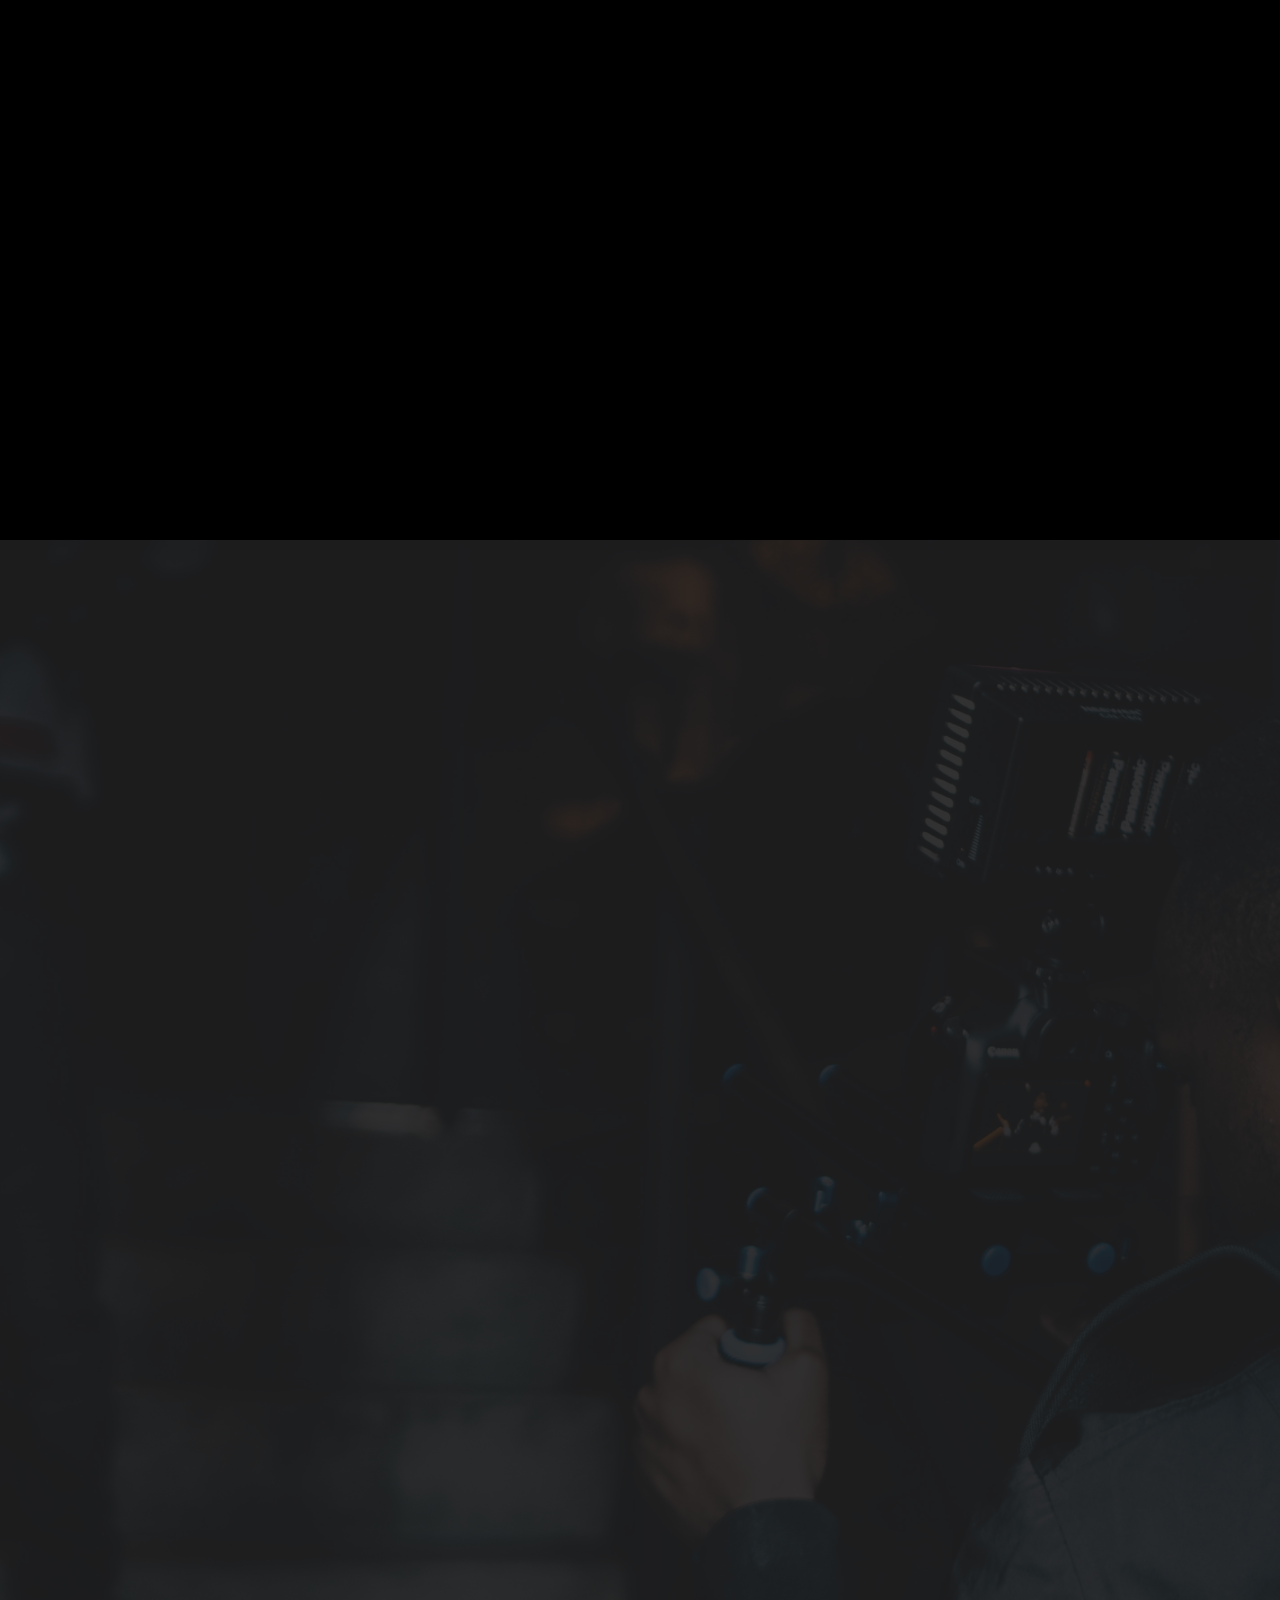
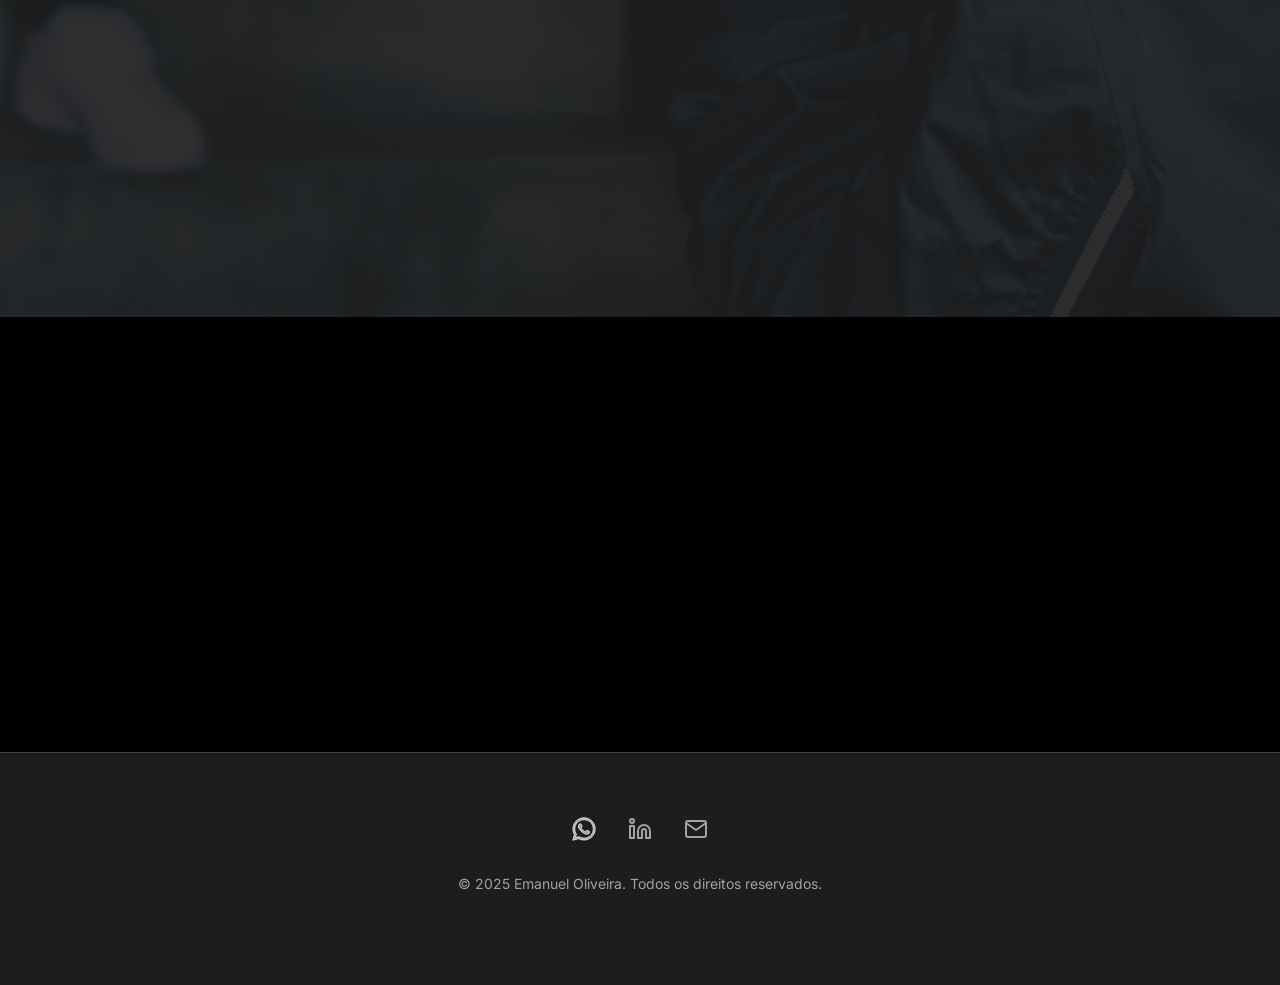
==== commit 03e9b60e: "teste controlo de users" ====
--- a/index.html
+++ b/index.html
@@ -332,6 +332,7 @@
     </footer>
 
     <script src="js/main.js"></script>
+    <script defer src="/_vercel/analytics/script.js"></script>
 </body>
 
 </html>
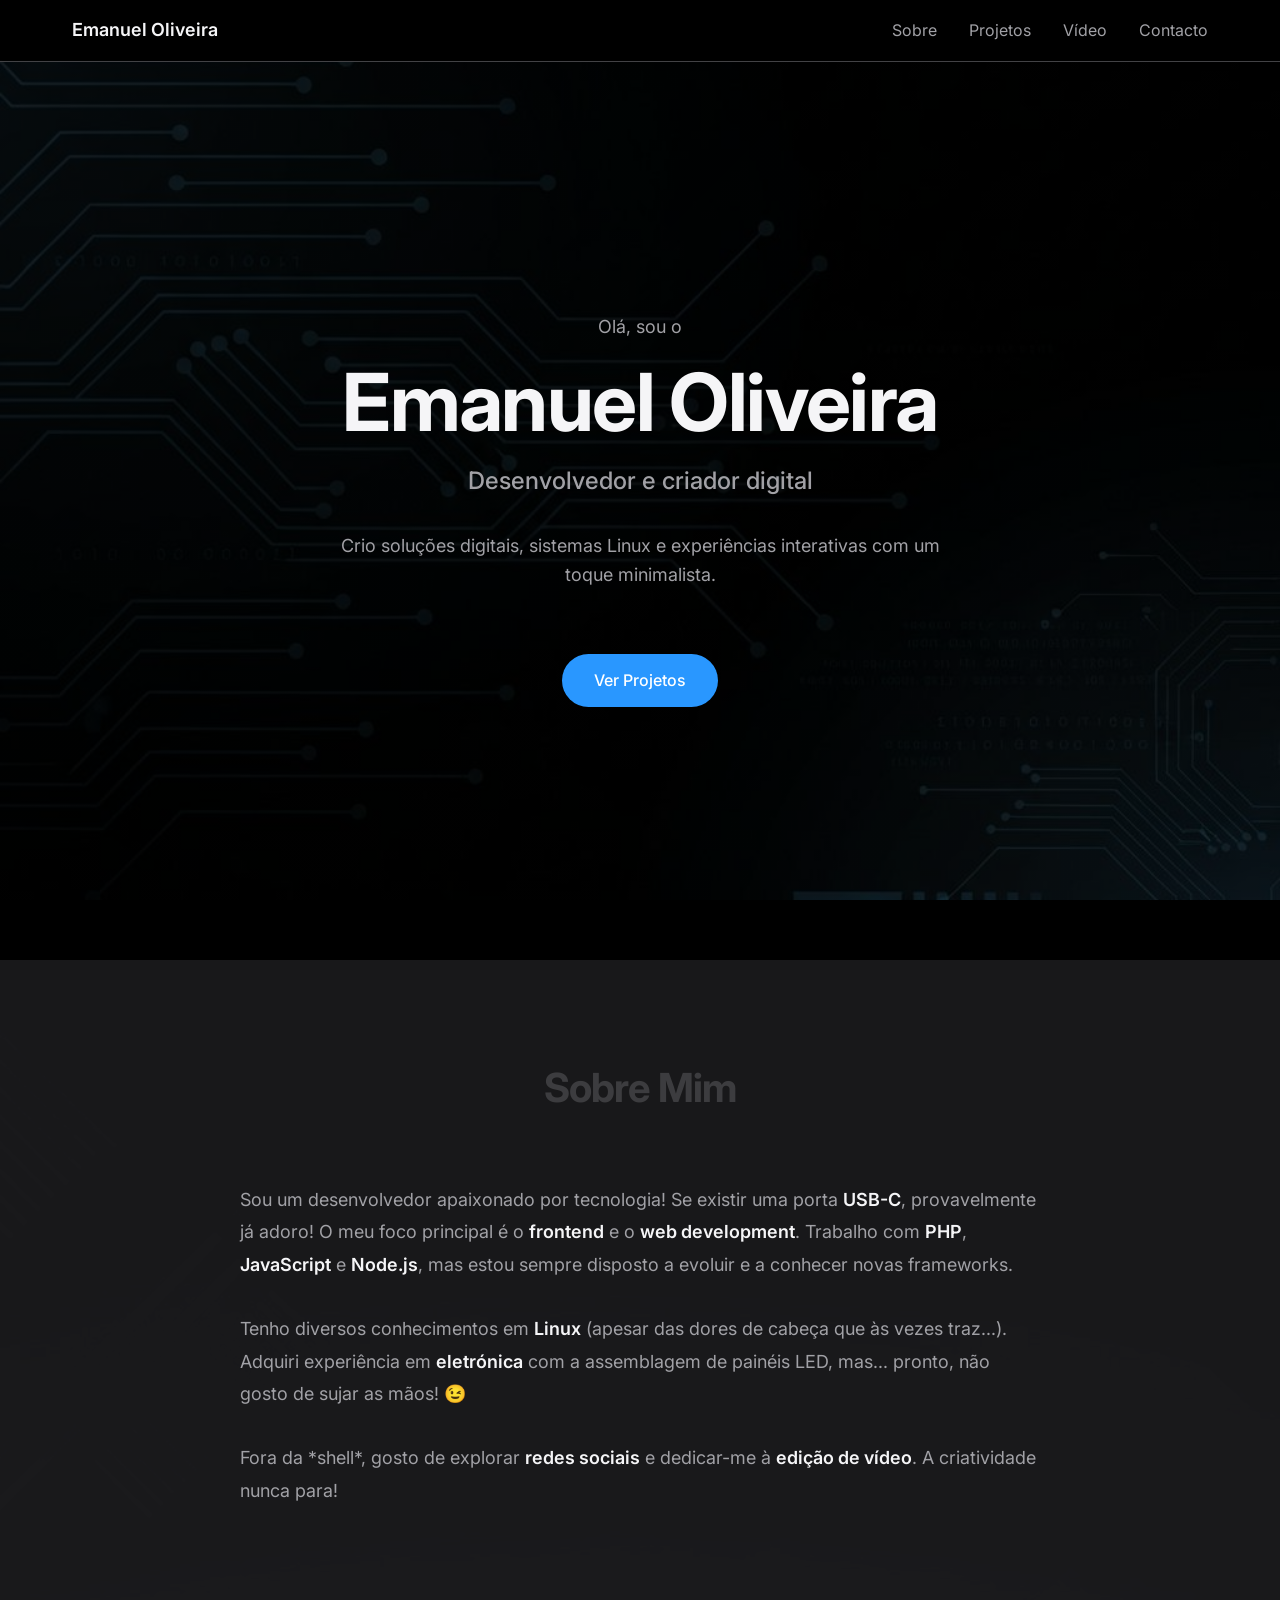
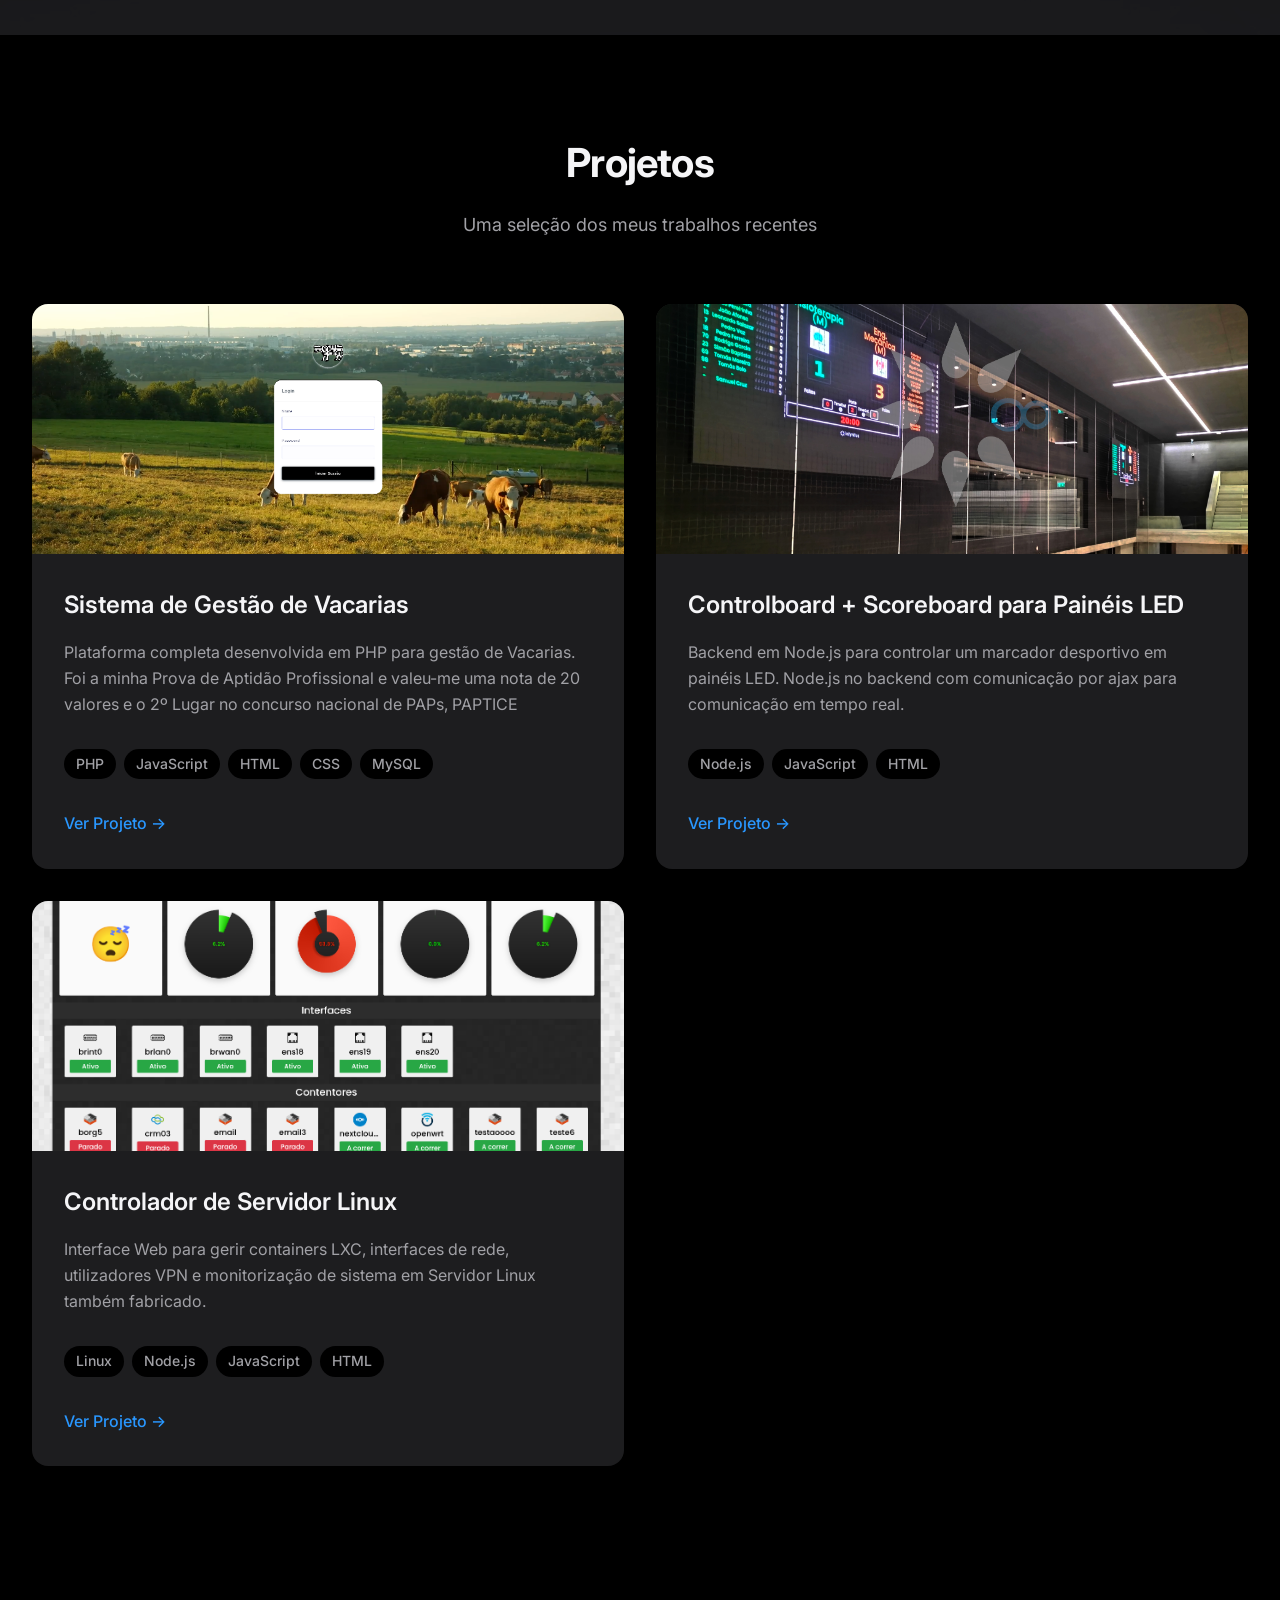
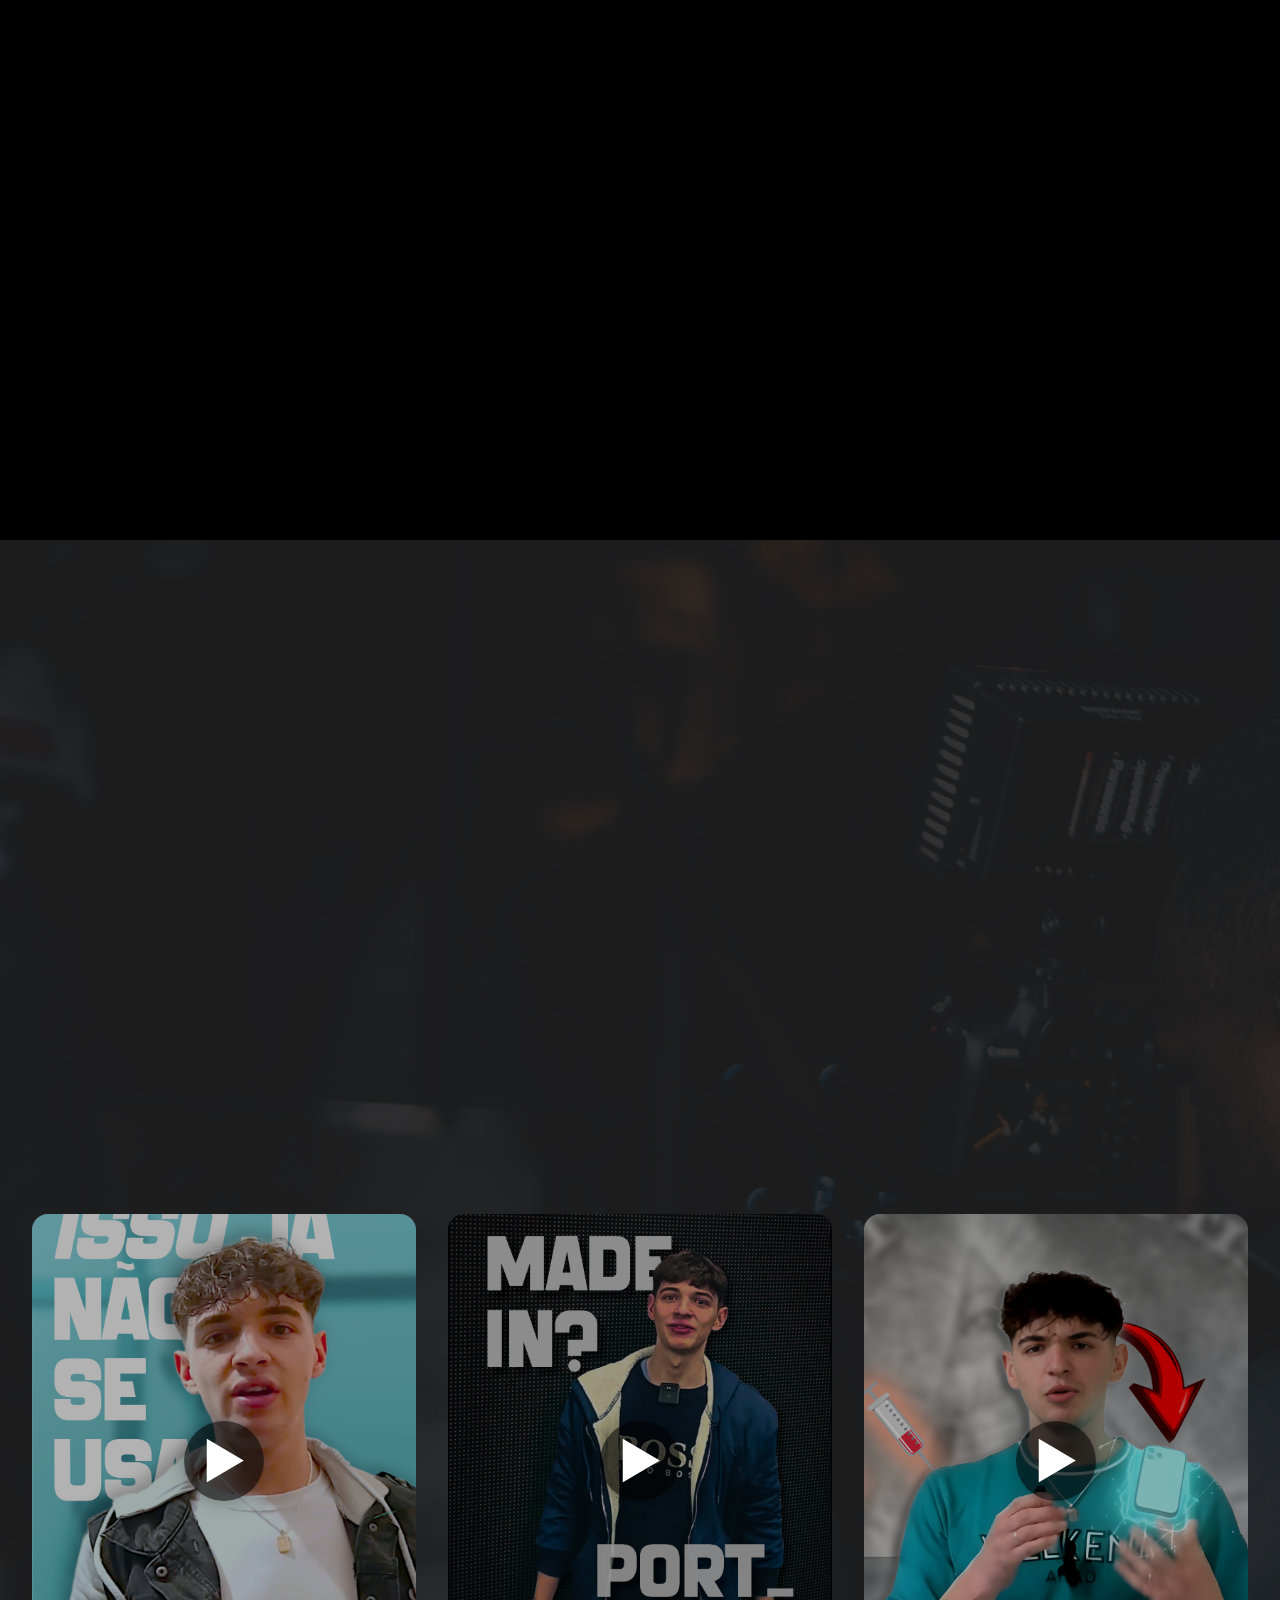
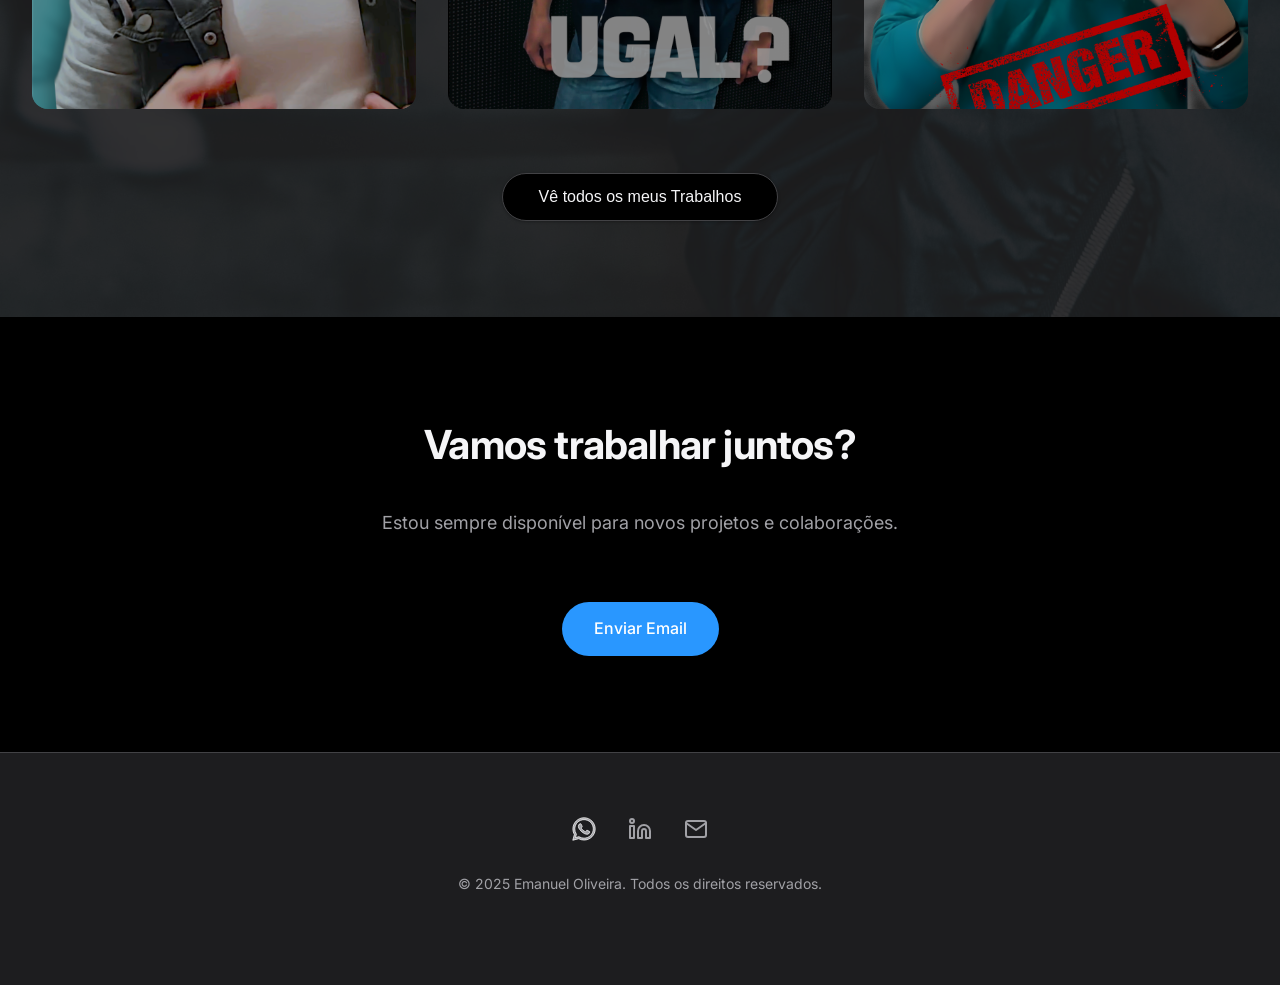
==== commit 6aa459b3: "track d view" ====
--- a/index.html
+++ b/index.html
@@ -11,6 +11,8 @@
     <link rel="preconnect" href="https://fonts.googleapis.com">
     <link rel="preconnect" href="https://fonts.gstatic.com" crossorigin>
     <link href="https://fonts.googleapis.com/css2?family=Inter:wght@300;400;500;600;700&display=swap" rel="stylesheet">
+    <script defer src="https://cloud.umami.is/script.js"
+        data-website-id="b15bec44-d486-462b-9f83-c42e5b93ce22"></script>
 </head>
 
 <body>
@@ -332,7 +334,6 @@
     </footer>
 
     <script src="js/main.js"></script>
-    <script defer src="/_vercel/analytics/script.js"></script>
 </body>
 
 </html>
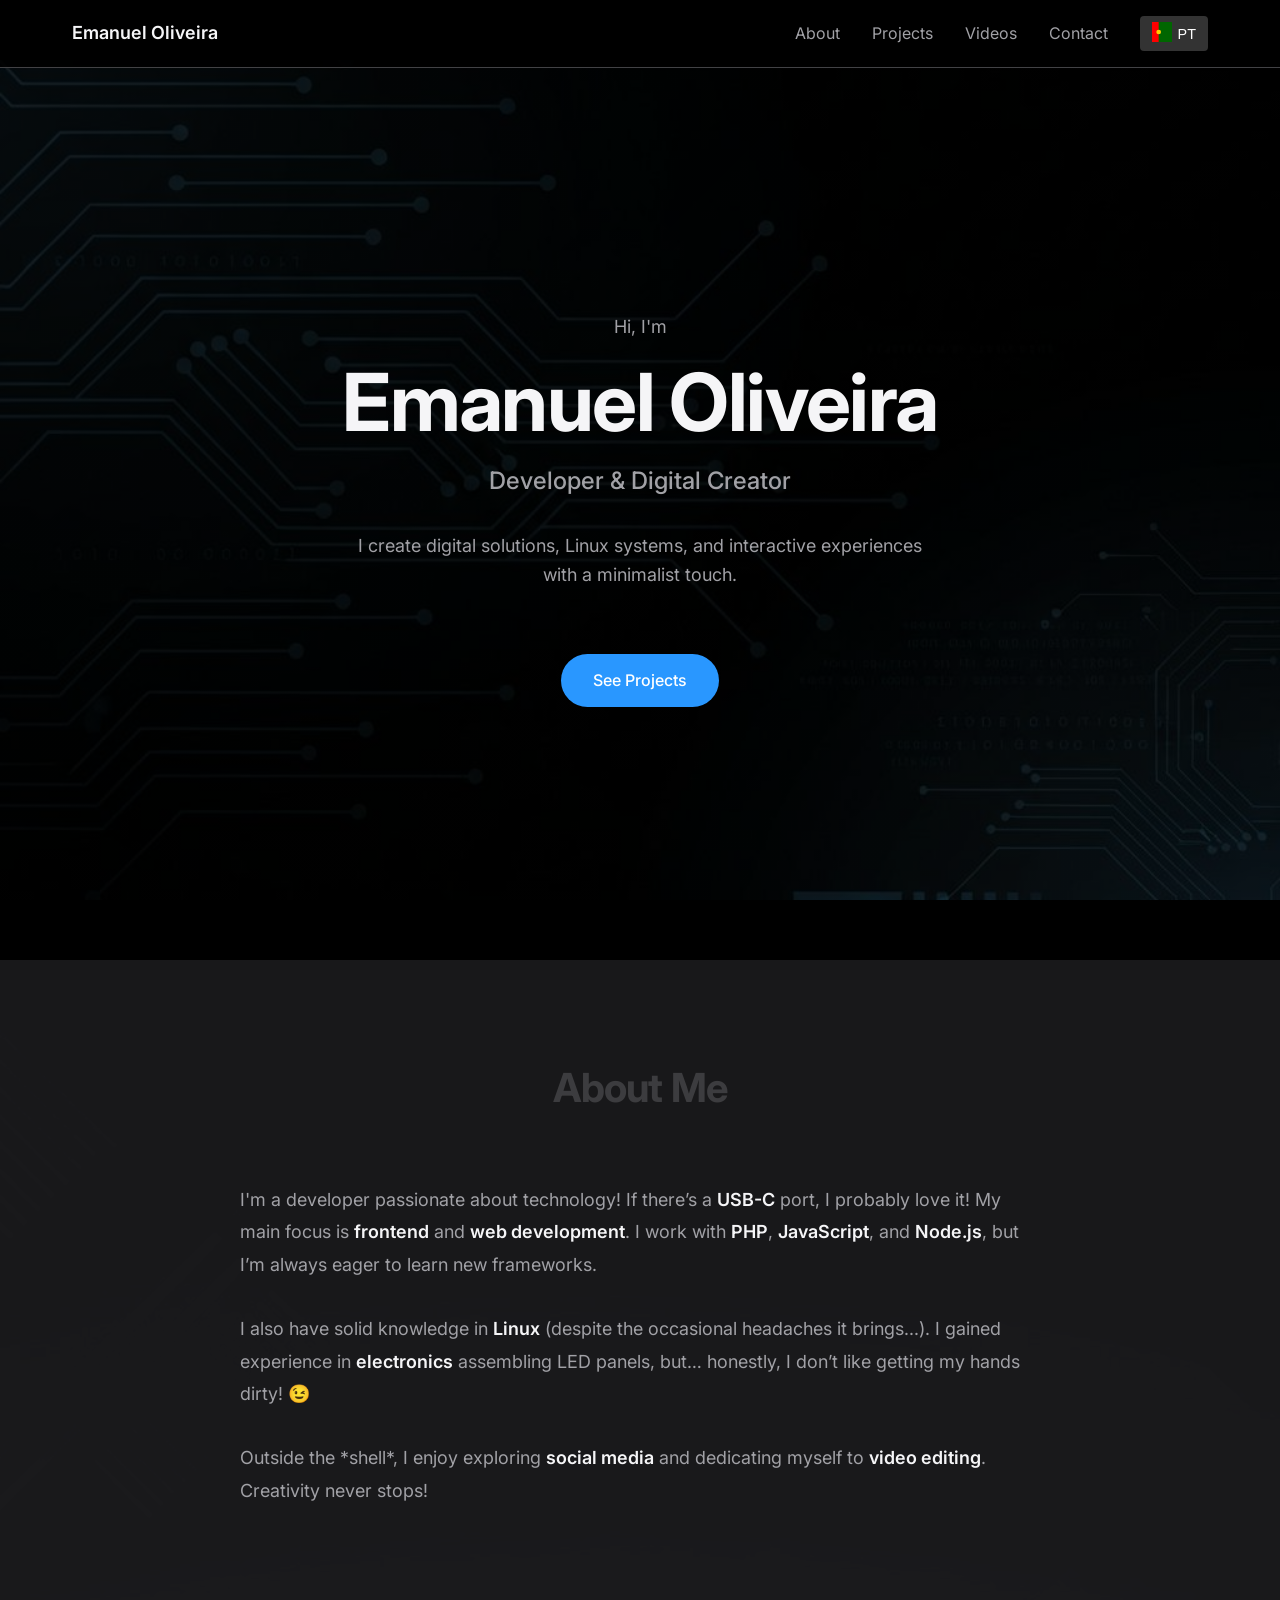
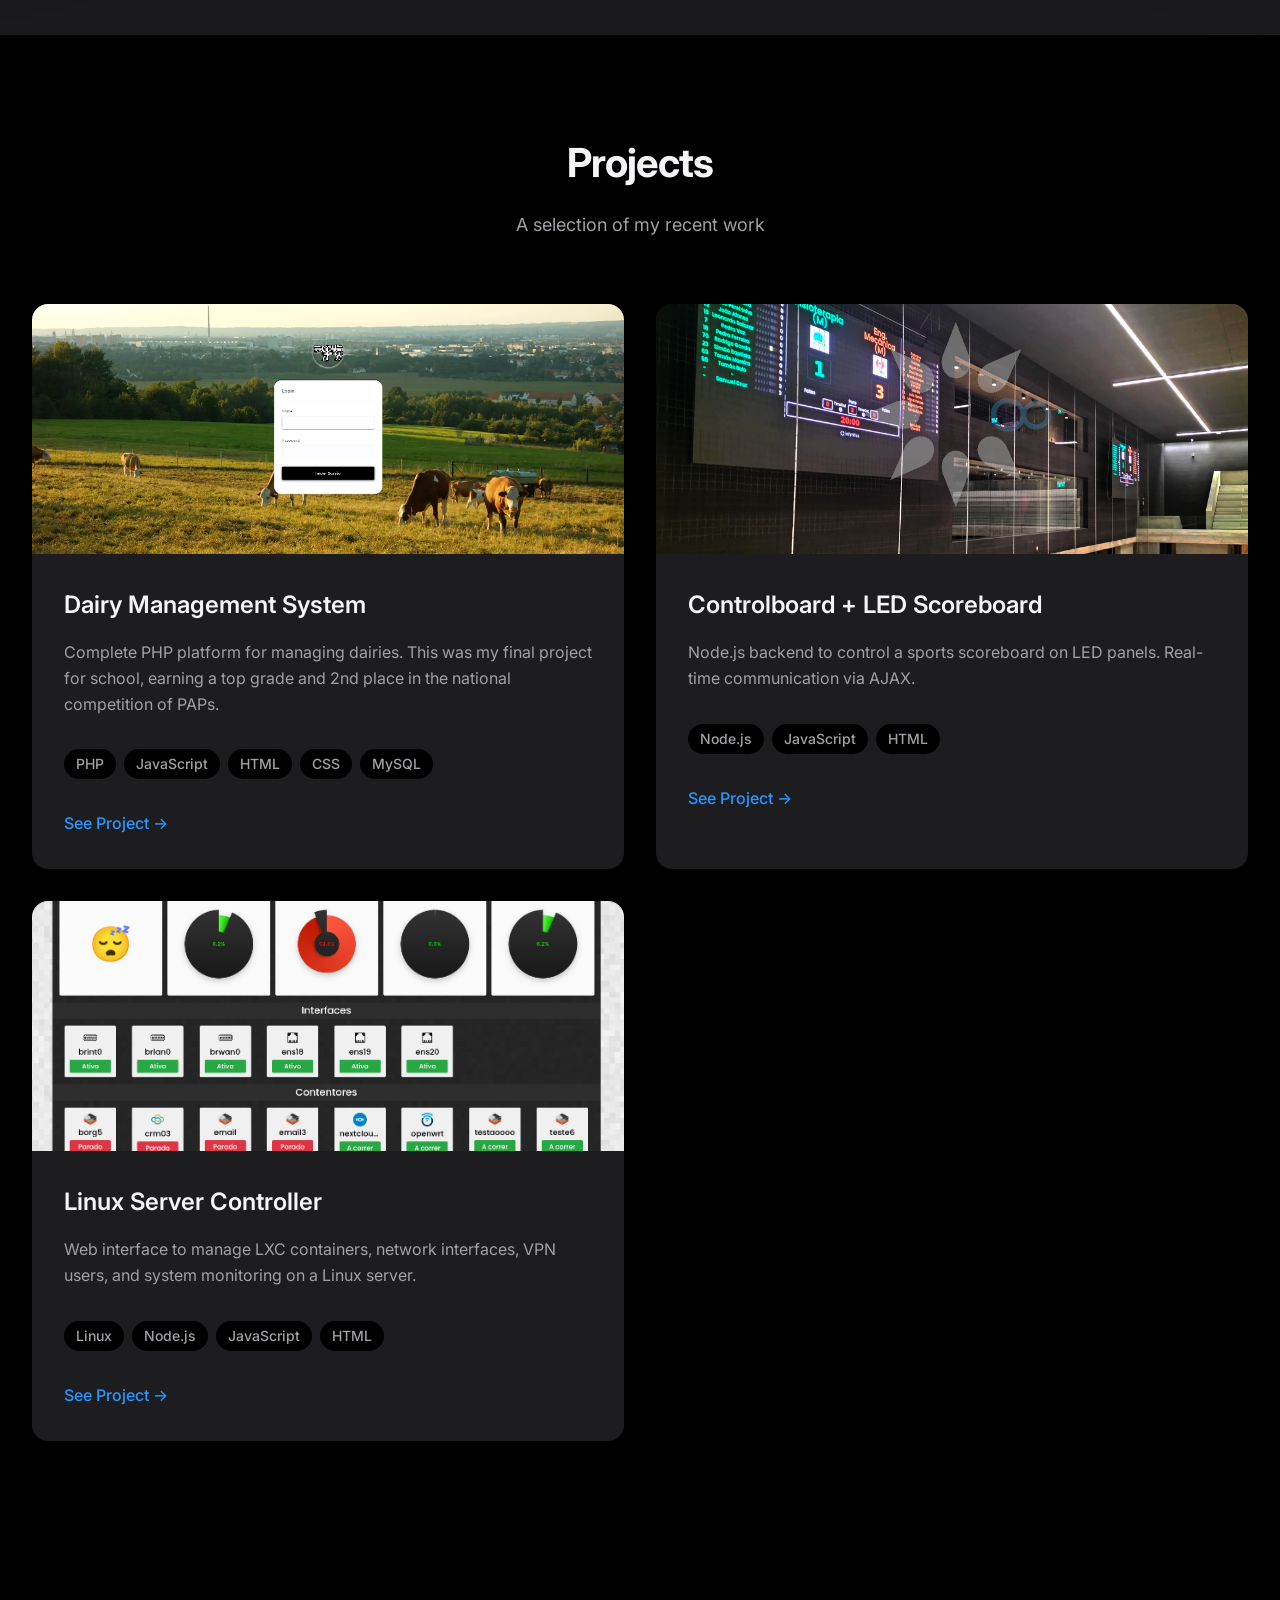
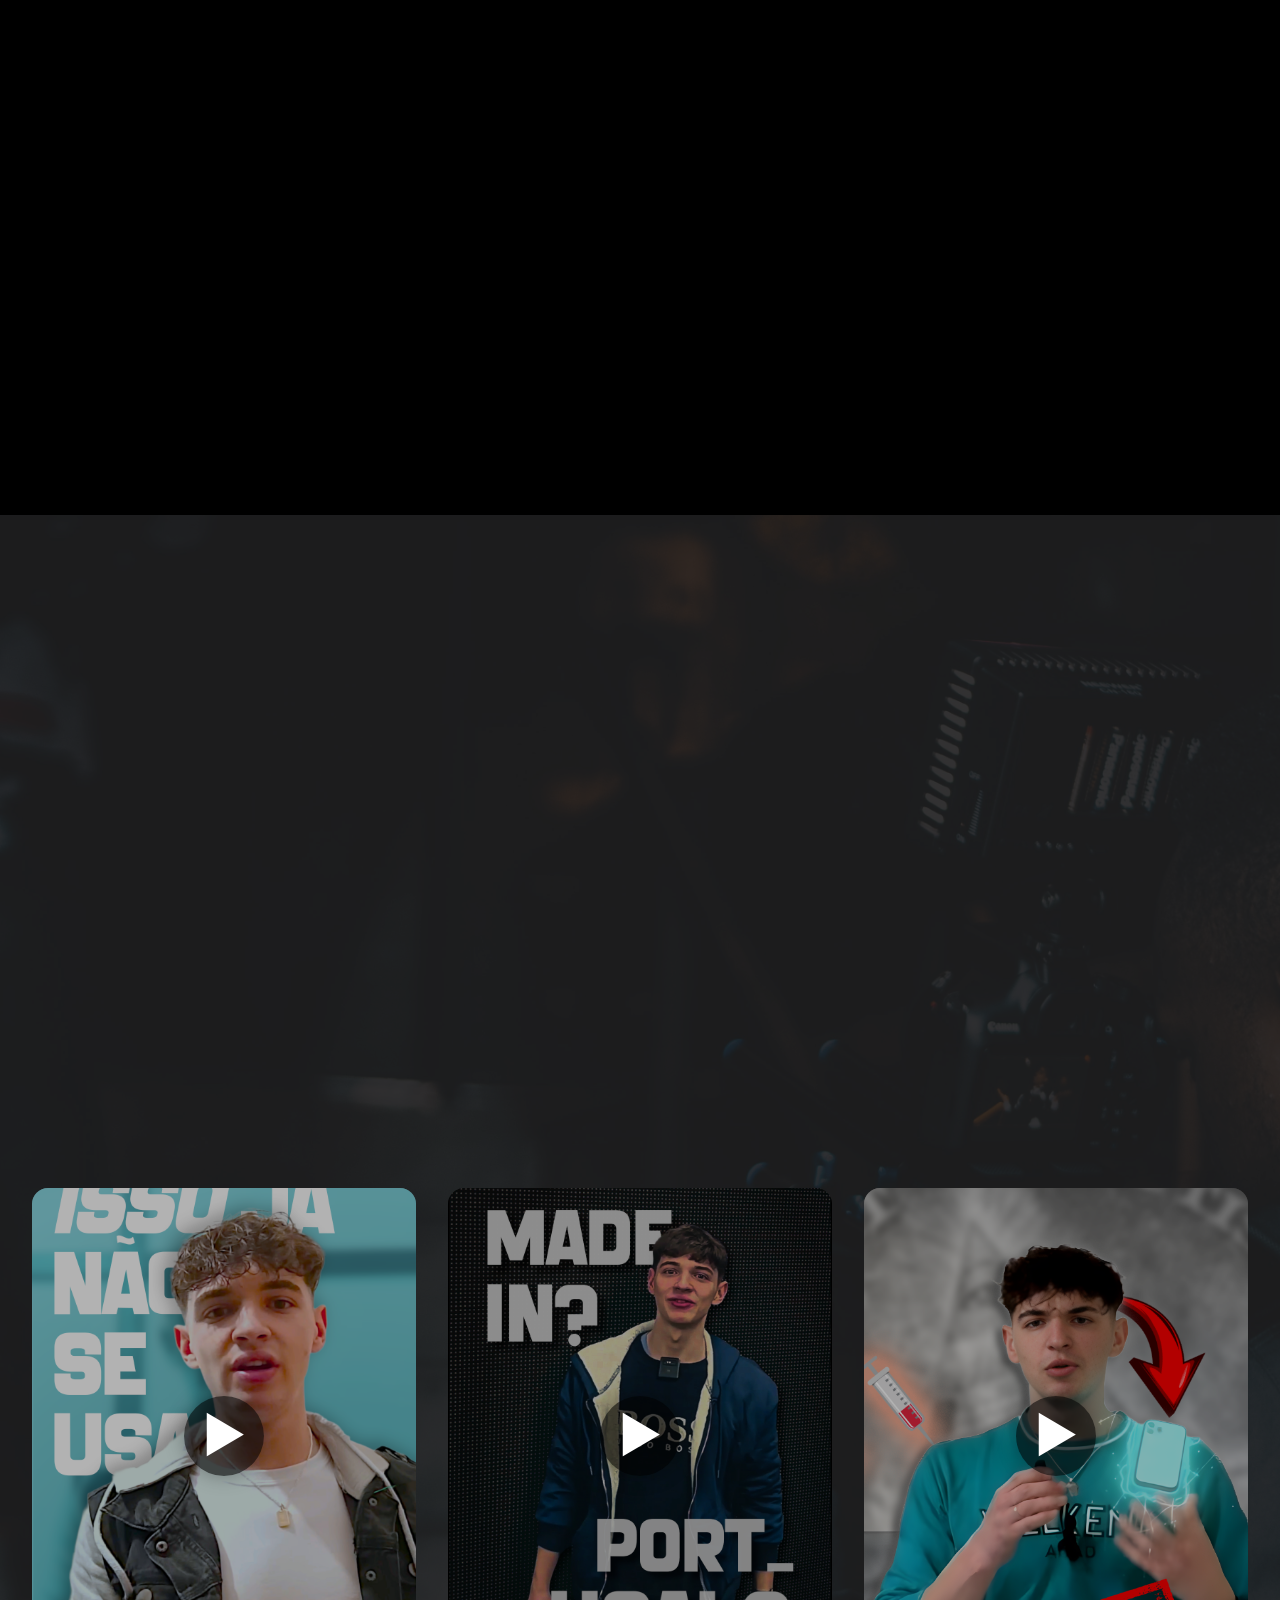
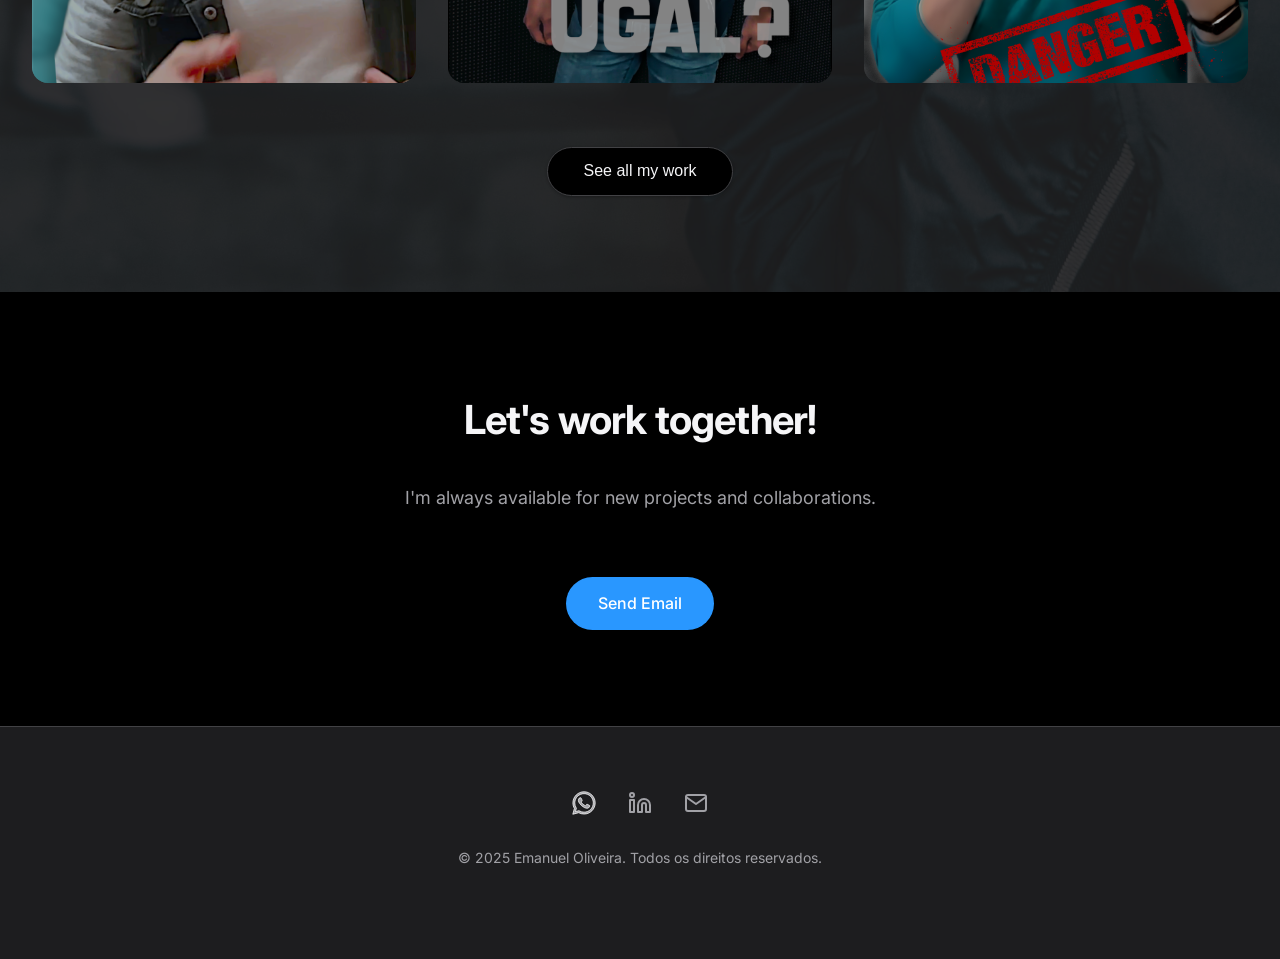
==== commit 52b5edf9: "bug fix" ====
--- a/index.html
+++ b/index.html
@@ -1,12 +1,12 @@
 <!DOCTYPE html>
-<html lang="pt">
+<html lang="en">
 
 <head>
     <meta charset="UTF-8">
     <meta name="viewport" content="width=device-width, initial-scale=1.0">
-    <title>Emanuel Oliveira - Desenvolvedor e Criador Digital</title>
+    <title>Emanuel Oliveira - Developer & Digital Creator</title>
     <meta name="description"
-        content="Portfolio de Emanuel Oliveira - Desenvolvedor e criador digital especializado em soluções digitais, sistemas Linux e experiências interativas.">
+        content="Portfolio of Emanuel Oliveira - Developer and digital creator specialized in digital solutions, Linux systems, and interactive experiences.">
     <link rel="stylesheet" href="css/style.css">
     <link rel="preconnect" href="https://fonts.googleapis.com">
     <link rel="preconnect" href="https://fonts.gstatic.com" crossorigin>
@@ -21,13 +21,19 @@
         <div class="nav-container">
             <a href="#" class="nav-logo">Emanuel Oliveira</a>
             <div class="nav-links">
-                <a href="#sobre">Sobre</a>
-                <a href="#projetos">Projetos</a>
-                <a href="#galeria">Vídeo</a>
-                <a href="#contacto">Contacto</a>
-                <!-- <button class="theme-toggle" id="themeToggle" aria-label="Toggle dark mode">
-                    <span class="theme-icon">🌙</span>
-                </button>-->
+                <a href="#about">About</a>
+                <a href="#projects">Projects</a>
+                <a href="#galeria">Videos</a>
+                <a href="#contact">Contact</a>
+
+                <button class="btn-language" onclick="switchLanguage()">
+                    <span class="flag-portugal"><svg xmlns="http://www.w3.org/2000/svg" width="24" height="24"
+                            viewBox="0 0 512 512">
+                            <rect width="512" height="512" fill="#006600" />
+                            <rect width="170.7" height="512" fill="#ff0000" />
+                            <circle cx="170.7" cy="256" r="60" fill="#ffcc00" />
+                        </svg></span> PT
+                </button>
             </div>
         </div>
     </nav>
@@ -36,60 +42,59 @@
     <section class="hero" id="hero">
         <div class="container">
             <div class="hero-content fade-in">
-                <p class="hero-greeting">Olá, sou o</p>
+                <p class="hero-greeting">Hi, I'm</p>
                 <h1 class="hero-title">Emanuel Oliveira</h1>
-                <p class="hero-subtitle">Desenvolvedor e criador digital</p>
-                <p class="hero-description">Crio soluções digitais, sistemas Linux e experiências interativas com um
-                    toque minimalista.</p>
-                <a href="#projetos" class="btn-primary">Ver Projetos</a>
+                <p class="hero-subtitle">Developer & Digital Creator</p>
+                <p class="hero-description">I create digital solutions, Linux systems, and interactive experiences
+                    with a minimalist touch.</p>
+                <a href="#projects" class="btn-primary">See Projects</a>
             </div>
         </div>
     </section>
 
     <!-- About Section -->
-    <section class="about" id="sobre">
+    <section class="about" id="about">
         <div class="container">
             <div class="section-header fade-in">
-                <h2 class="section-title">Sobre Mim</h2>
+                <h2 class="section-title">About Me</h2>
             </div>
             <div class="about-content fade-in">
                 <p class="about-text">
-                    Sou um desenvolvedor apaixonado por tecnologia! Se existir uma porta <strong>USB-C</strong>,
-                    provavelmente já adoro! O meu foco principal é o <strong>frontend</strong> e o <strong>web
-                        development</strong>.
-                    Trabalho com <strong>PHP</strong>, <strong>JavaScript</strong> e <strong>Node.js</strong>, mas estou
-                    sempre disposto a evoluir e a conhecer novas frameworks.
+                    I'm a developer passionate about technology! If there’s a <strong>USB-C</strong> port, I probably
+                    love it! My main focus is <strong>frontend</strong> and <strong>web development</strong>. I work
+                    with <strong>PHP</strong>, <strong>JavaScript</strong>, and <strong>Node.js</strong>, but I’m always
+                    eager to learn new frameworks.
                 </p>
                 <p class="about-text">
-                    Tenho diversos conhecimentos em <strong>Linux</strong> (apesar das dores de cabeça que às vezes
-                    traz...). Adquiri experiência em <strong>eletrónica</strong> com a assemblagem de painéis LED,
-                    mas... pronto, não gosto de sujar as mãos! 😉
+                    I also have solid knowledge in <strong>Linux</strong> (despite the occasional headaches it
+                    brings...). I gained experience in <strong>electronics</strong> assembling LED panels, but…
+                    honestly, I don’t like getting my hands dirty! 😉
                 </p>
                 <p class="about-text">
-                    Fora da *shell*, gosto de explorar <strong>redes sociais</strong> e dedicar-me à <strong>edição de
-                        vídeo</strong>. A criatividade nunca para!
+                    Outside the *shell*, I enjoy exploring <strong>social media</strong> and dedicating myself to
+                    <strong>video editing</strong>. Creativity never stops!
                 </p>
             </div>
         </div>
     </section>
 
     <!-- Projects Section -->
-    <section class="projects" id="projetos">
+    <section class="projects" id="projects">
         <div class="container">
             <div class="section-header fade-in">
-                <h2 class="section-title">Projetos</h2>
-                <p class="section-description">Uma seleção dos meus trabalhos recentes</p>
+                <h2 class="section-title">Projects</h2>
+                <p class="section-description">A selection of my recent work</p>
             </div>
             <div class="projects-grid">
                 <div class="project-card fade-in">
                     <div class="project-image">
-                        <img src="img/4cows_login.png" alt="Projeto 1">
-                    </div>
-                    <div class="project-content">
-                        <h3 class="project-title">Sistema de Gestão de Vacarias</h3>
-                        <p class="project-description">Plataforma completa desenvolvida em PHP para gestão de Vacarias.
-                            Foi a minha Prova de Aptidão Profissional e valeu-me uma nota de 20 valores e o 2º Lugar no
-                            concurso nacional de PAPs, PAPTICE</p>
+                        <img src="img/4cows_login.png" alt="Project 1">
+                    </div>
+                    <div class="project-content">
+                        <h3 class="project-title">Dairy Management System</h3>
+                        <p class="project-description">Complete PHP platform for managing dairies. This was my final
+                            project for school, earning a top grade and 2nd place in the national competition of PAPs.
+                        </p>
                         <div class="project-tags">
                             <span class="tag">PHP</span>
                             <span class="tag">JavaScript</span>
@@ -97,45 +102,42 @@
                             <span class="tag">CSS</span>
                             <span class="tag">MySQL</span>
                         </div>
-                        <a href="#" class="project-link" onclick="openGallery(1)">Ver Projeto →</a>
+                        <a href="#" class="project-link" onclick="openGallery(1)">See Project →</a>
                     </div>
                 </div>
 
                 <div class="project-card fade-in">
                     <div class="project-image">
-                        <img src="img/scoreboard.jpg" alt="Projeto 2">
-                    </div>
-                    <div class="project-content">
-                        <h3 class="project-title">Controlboard + Scoreboard para Painéis LED</h3>
-                        <p class="project-description"> Backend em Node.js para controlar um marcador desportivo em
-                            painéis LED. Node.js no backend com comunicação por ajax para comunicação em tempo real.
-                        </p>
+                        <img src="img/scoreboard.jpg" alt="Project 2">
+                    </div>
+                    <div class="project-content">
+                        <h3 class="project-title">Controlboard + LED Scoreboard</h3>
+                        <p class="project-description">Node.js backend to control a sports scoreboard on LED panels.
+                            Real-time communication via AJAX.</p>
                         <div class="project-tags">
                             <span class="tag">Node.js</span>
                             <span class="tag">JavaScript</span>
                             <span class="tag">HTML</span>
                         </div>
-                        <a href="#" class="project-link" onclick="openGallery(2)">Ver Projeto →</a>
+                        <a href="#" class="project-link" onclick="openGallery(2)">See Project →</a>
                     </div>
                 </div>
 
                 <div class="project-card fade-in">
                     <div class="project-image">
-                        <img src="img/gs-server.png" alt="Projeto 3">
-                    </div>
-                    <div class="project-content">
-                        <h3 class="project-title">Controlador de Servidor Linux</h3>
-                        <p class="project-description">Interface Web para gerir containers LXC, interfaces de rede,
-                            utilizadores VPN
-                            e monitorização de sistema em Servidor Linux também fabricado.
-                        </p>
+                        <img src="img/gs-server.png" alt="Project 3">
+                    </div>
+                    <div class="project-content">
+                        <h3 class="project-title">Linux Server Controller</h3>
+                        <p class="project-description">Web interface to manage LXC containers, network interfaces, VPN
+                            users, and system monitoring on a Linux server.</p>
                         <div class="project-tags">
                             <span class="tag">Linux</span>
                             <span class="tag">Node.js</span>
                             <span class="tag">JavaScript</span>
                             <span class="tag">HTML</span>
                         </div>
-                        <a href="#" class="project-link" onclick="openGallery(3)">Ver Projeto →</a>
+                        <a href="#" class="project-link" onclick="openGallery(3)">See Project →</a>
                     </div>
                 </div>
             </div>
@@ -143,55 +145,37 @@
             <div class="projects-grid">
                 <div class="project-card fade-in">
                     <div class=" project-image">
-                        <img src="img/glacierSystems.png" alt="Projeto 4">
-                    </div>
-                    <div class="project-content">
-                        <h3 class="project-title">Website Glacier Systems</h3>
-                        <p class="project-description">Website para a empresa Glacier Systems, da qual faço parte</p>
+                        <img src="img/glacierSystems.png" alt="Project 4">
+                    </div>
+                    <div class="project-content">
+                        <h3 class="project-title">Glacier Systems Website</h3>
+                        <p class="project-description">Website for Glacier Systems, the company I work with.</p>
                         <div class="project-tags">
                             <span class="tag">PHP</span>
                             <span class="tag">JavaScript</span>
                             <span class="tag">CSS</span>
                             <span class="tag">HTML</span>
                         </div>
-                        <a href="https://glacier.systems" target="_blank" class="project-link">Visitar Website →</a>
+                        <a href="https://glacier.systems" target="_blank" class="project-link">Visit Website →</a>
                     </div>
                 </div>
 
                 <div class="project-card fade-in">
                     <div class="project-image">
-                        <img src="img/pedro.png" alt="Projeto 4">
-                    </div>
-                    <div class="project-content">
-                        <h3 class="project-title">Website Personal Trainer - Pedro Moreira</h3>
-                        <p class="project-description">Website para o personal trainer/influencer Pedro Moreira</p>
+                        <img src="img/pedro.png" alt="Project 5">
+                    </div>
+                    <div class="project-content">
+                        <h3 class="project-title">Personal Trainer Website - Pedro Moreira</h3>
+                        <p class="project-description">Website for personal trainer/influencer Pedro Moreira.</p>
                         <div class="project-tags">
                             <span class="tag">PHP</span>
                             <span class="tag">JavaScript</span>
                             <span class="tag">CSS</span>
                             <span class="tag">HTML</span>
                         </div>
-                        <a href="https://www.pedro-moreira.pt/" target="_blank" class="project-link">Visitar
-                            Website →</a>
-                    </div>
-                </div>
-
-                <!-- <div class="project-card fade-in">
-                <div class="project-image">
-                    <img src="img/battista.png" alt="Projeto 4">
-                </div>
-                <div class="project-content">
-                    <h3 class="project-title">Website Influencer Battista</h3>
-                    <p class="project-description">Website para o influencer Battista (@thisisbattista)</p>
-                    <div class="project-tags">
-                        <span class="tag">PHP</span>
-                        <span class="tag">JavaScript</span>
-                        <span class="tag">CSS</span>
-                        <span class="tag">HTML</span>
-                    </div>
-                    <a href="https://www.pedro-moreira.pt/" target="_blank" class="project-link">Visitar
-                        Website →</a>
-                </div>-->
+                        <a href="https://www.pedro-moreira.pt/" target="_blank" class="project-link">Visit Website →</a>
+                    </div>
+                </div>
             </div>
         </div>
     </section>
@@ -200,48 +184,46 @@
     <section class="gallery" id="galeria">
         <div class="container">
             <div class="section-header fade-in">
-                <h2 class="section-title">Redes Sociais</h2>
-                <p class="section-description">Os meus Trabalhos no Digital</p>
+                <h2 class="section-title">Social Media</h2>
+                <p class="section-description">My Work in the Digital Space</p>
             </div>
 
             <div class="gallery-grid">
                 <div class="gallery-item fade-in video-item"
                     onclick="openMedia('youtube', 'https://www.youtube.com/embed/Yfk-Su9zAHQ')">
-                    <img src="img/video_thumb1.png" alt="Vídeo YouTube">
-                    <div class="play-overlay">
-                        <div class="play-icon">▶</div>
-                    </div>
-                </div>
-
-                <!-- Vídeo do YouTube -->
+                    <img src="img/video_thumb1.png" alt="YouTube Video">
+                    <div class="play-overlay">
+                        <div class="play-icon">▶</div>
+                    </div>
+                </div>
+
                 <div class="gallery-item fade-in video-item"
                     onclick="openMedia('youtube', 'https://www.youtube.com/embed/SsZJa0thusw')">
-                    <img src="img/video_thumb2.png" alt="Vídeo YouTube">
-                    <div class="play-overlay">
-                        <div class="play-icon">▶</div>
-                    </div>
-                </div>
-            </div>
-
-            <div class="gallery-grid" style=" grid-template-columns: repeat(3, 1fr);">
-                <!-- Reel do Instagram -->
+                    <img src="img/video_thumb2.png" alt="YouTube Video">
+                    <div class="play-overlay">
+                        <div class="play-icon">▶</div>
+                    </div>
+                </div>
+            </div>
+
+            <div class="gallery-grid" style="grid-template-columns: repeat(3, 1fr);">
                 <div class="gallery-item fade-in video-item"
                     onclick="openMedia('reel', 'https://www.youtube.com/embed/FwhxxgQqddA')">
-                    <img src="img/reel_thumb2.png" alt="Reel Instagram">
+                    <img src="img/reel_thumb2.png" alt="Instagram Reel">
                     <div class="play-overlay">
                         <div class="play-icon">▶</div>
                     </div>
                 </div>
                 <div class="gallery-item fade-in video-item"
                     onclick="openMedia('reel', 'https://www.youtube.com/embed/TRubPTnK9m4')">
-                    <img src="img/reel_thumb1.png" alt="Reel Instagram">
+                    <img src="img/reel_thumb1.png" alt="Instagram Reel">
                     <div class="play-overlay">
                         <div class="play-icon">▶</div>
                     </div>
                 </div>
                 <div class="gallery-item fade-in video-item"
                     onclick="window.open('https://www.instagram.com/p/DVJmd-2EoZZ/', '_blank')">
-                    <img src="img/video_thumbIman.png" alt="Reel Instagram">
+                    <img src="img/video_thumbIman.png" alt="Instagram Reel">
                     <div class="play-overlay">
                         <div class="play-icon">▶</div>
                     </div>
@@ -249,14 +231,13 @@
             </div>
             <div class="gallery-actions fade-in">
                 <button class="btn-social" onclick="openLinksModal()">
-                    Vê todos os meus Trabalhos
+                    See all my work
                 </button>
             </div>
         </div>
-
-    </section>
-
-    <!-- Modal (usa o mesmo que já tinhas, mas com suporte multimédia) -->
+    </section>
+
+    <!-- Media Modal -->
     <div class="modal" id="mediaModal">
         <div class="modal-content">
             <button class="close-btn" onclick="closeModal()"></button>
@@ -265,29 +246,27 @@
     </div>
 
     <!-- Contact Section -->
-    <section class="contact" id="contacto">
+    <section class="contact" id="contact">
         <div class="container">
             <div class="contact-content fade-in">
-                <h2 class="contact-title">Vamos trabalhar juntos?</h2>
-                <p class="contact-description">Estou sempre disponível para novos projetos e colaborações.</p>
-                <a href="mailto:emanueloliveira2205@hotmail.com" class="btn-primary">Enviar Email</a>
-            </div>
-        </div>
-    </section>
-
-
-    <!-- Modal -->
+                <h2 class="contact-title">Let's work together!</h2>
+                <p class="contact-description">I'm always available for new projects and collaborations.</p>
+                <a href="mailto:emanueloliveira2205@hotmail.com" class="btn-primary">Send Email</a>
+            </div>
+        </div>
+    </section>
+
+    <!-- Project Modal -->
     <div id="projectModal" class="modal">
         <div class="modal-content">
             <span class="close-btn" onclick="closeGallery()"></span>
             <div class="modal-gallery">
                 <button class="prev-btn" onclick="prevImage()"></button>
-                <img id="modalImage" src="" alt="Imagem do Projeto">
+                <img id="modalImage" src="" alt="Project Image">
                 <button class="next-btn" onclick="nextImage()"></button>
             </div>
         </div>
     </div>
-
 
     <!-- Footer -->
     <footer class="footer">
@@ -317,7 +296,7 @@
                             <circle cx="4" cy="4" r="2"></circle>
                         </svg>
                     </a>
-                    <a href="mailto:emanuel@example.com" aria-label="Email">
+                    <a href="mailto:emanueloliveira@example.com" aria-label="Email">
                         <svg width="24" height="24" viewBox="0 0 24 24" fill="none" stroke="currentColor"
                             stroke-width="2" stroke-linecap="round" stroke-linejoin="round">
                             <path d="M4 4h16c1.1 0 2 .9 2 2v12c0 1.1-.9 2-2 2H4c-1.1 0-2-.9-2-2V6c0-1.1.9-2 2-2z">
--- a/css/style.css
+++ b/css/style.css
@@ -865,6 +865,31 @@
   color: rgba(255, 255, 255, 0.8);
 }
 
+/* Botão de mudança de idioma */
+.btn-language {
+  display: flex;
+  align-items: center;
+  gap: 6px; /* espaço entre bandeira e texto */
+  padding: 6px 12px;
+  font-size: 0.9rem;
+  font-weight: 500;
+  color: #ffffff;
+  background-color: #333333; /* cor do botão */
+  border: none;
+  border-radius: 4px;
+  cursor: pointer;
+  transition: background-color 0.3s ease;
+}
+
+.btn-language svg {
+  width: 20px;
+  height: 20px;
+}
+
+.btn-language:hover {
+  background-color: #555555; /* leve destaque ao passar o mouse */
+}
+
 @keyframes scaleIn {
   from {
     transform: scale(0.95);
